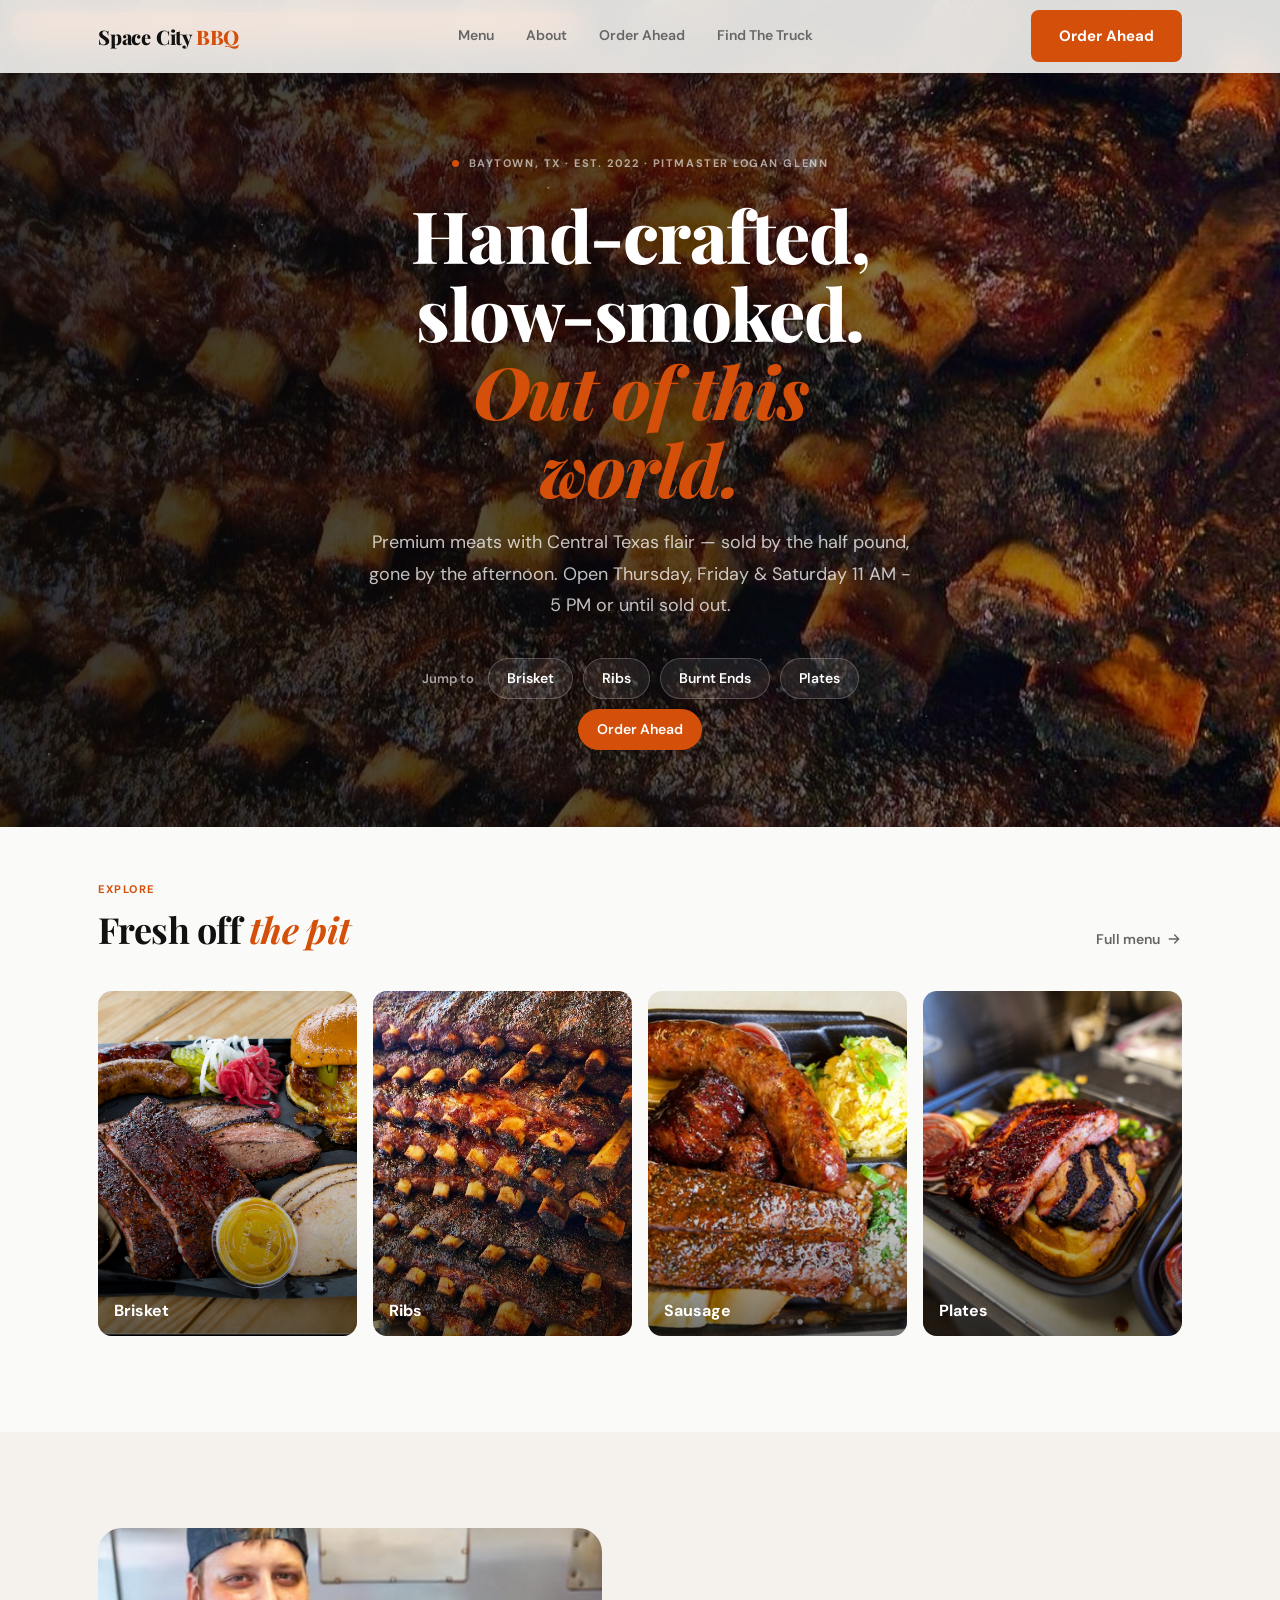
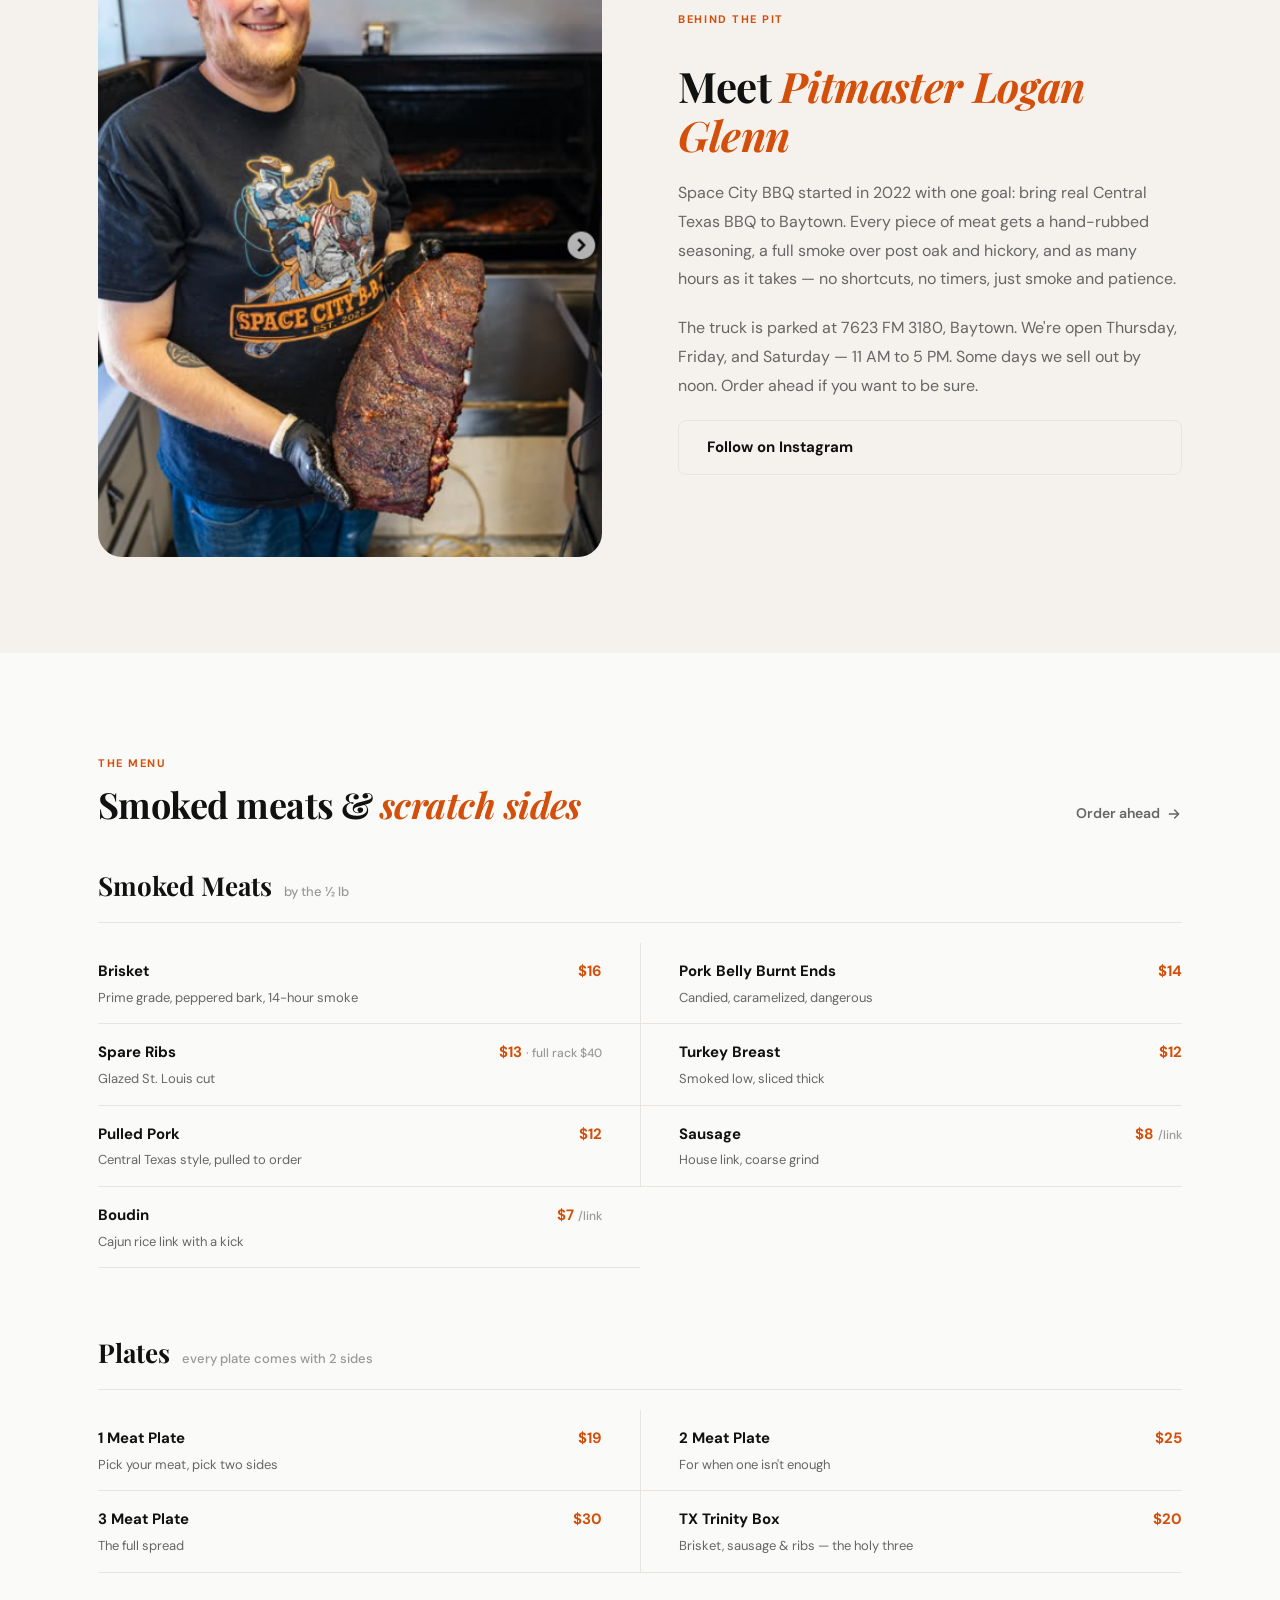
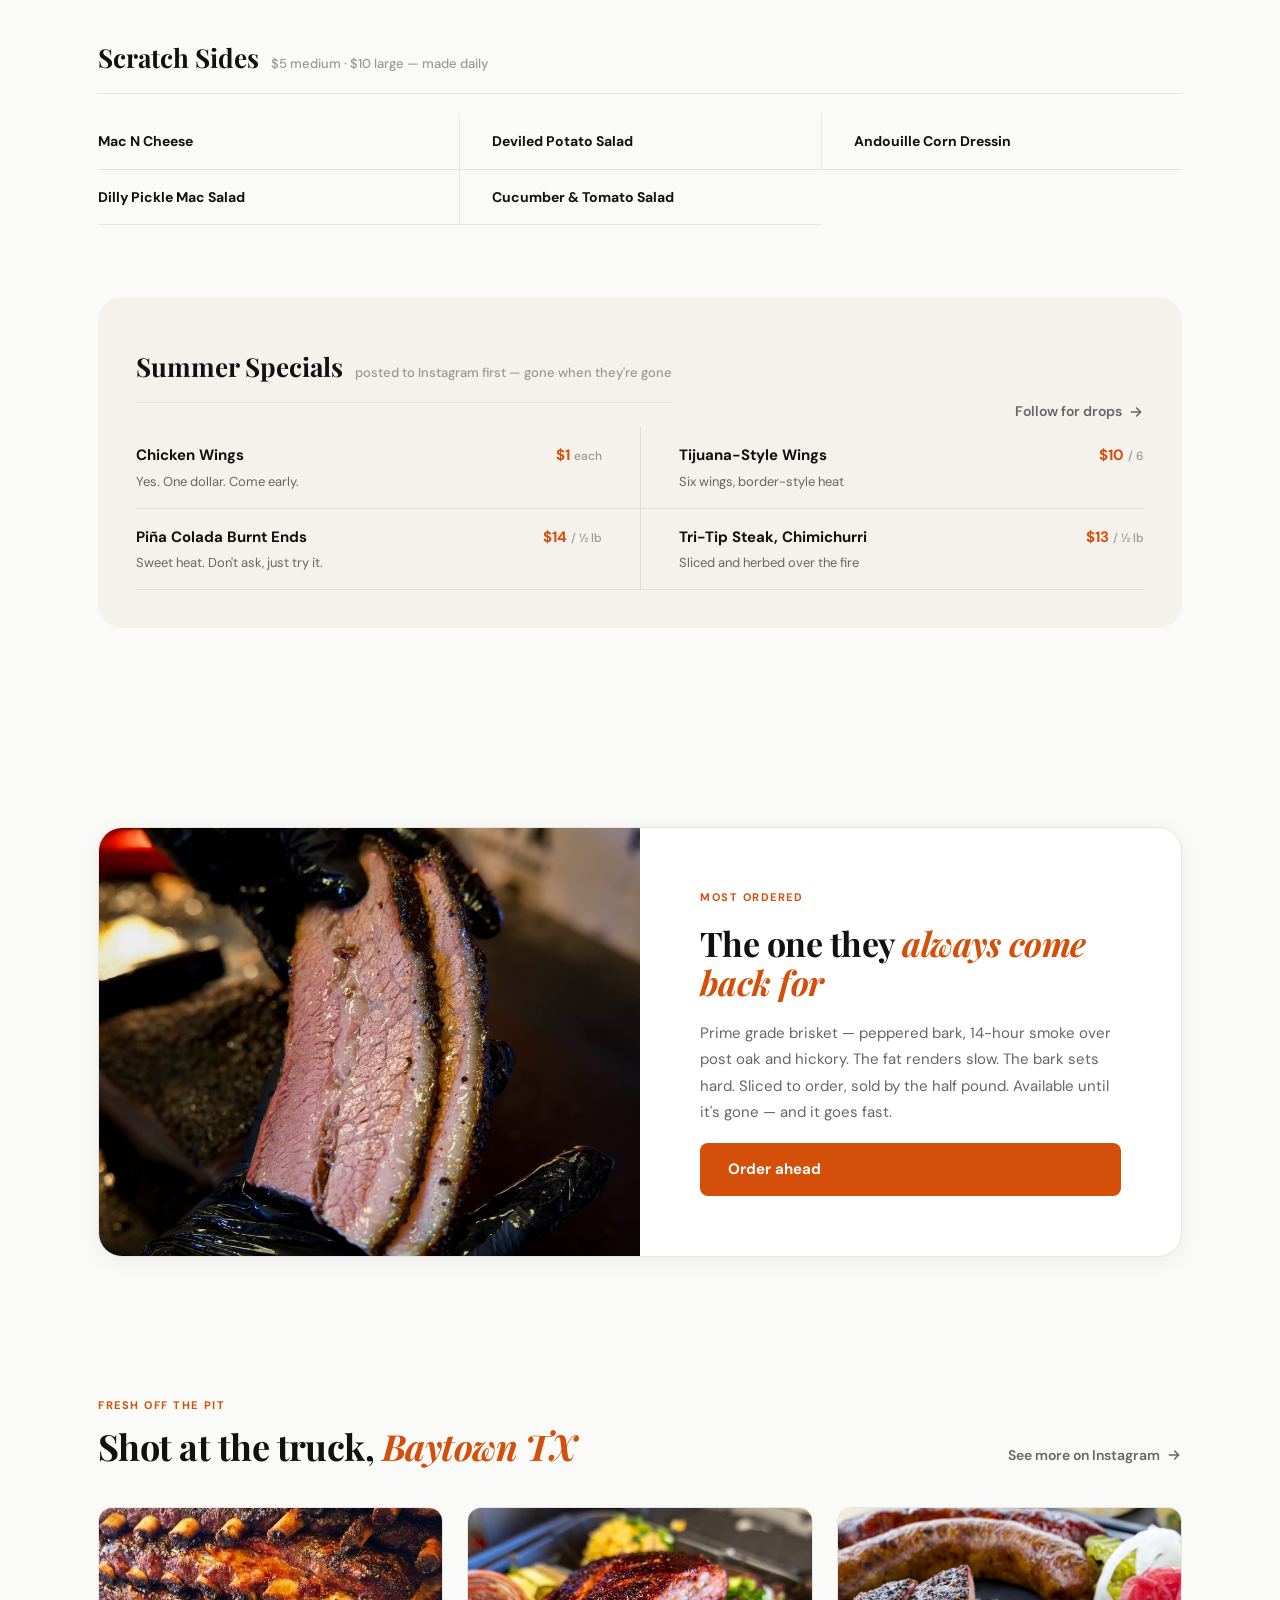
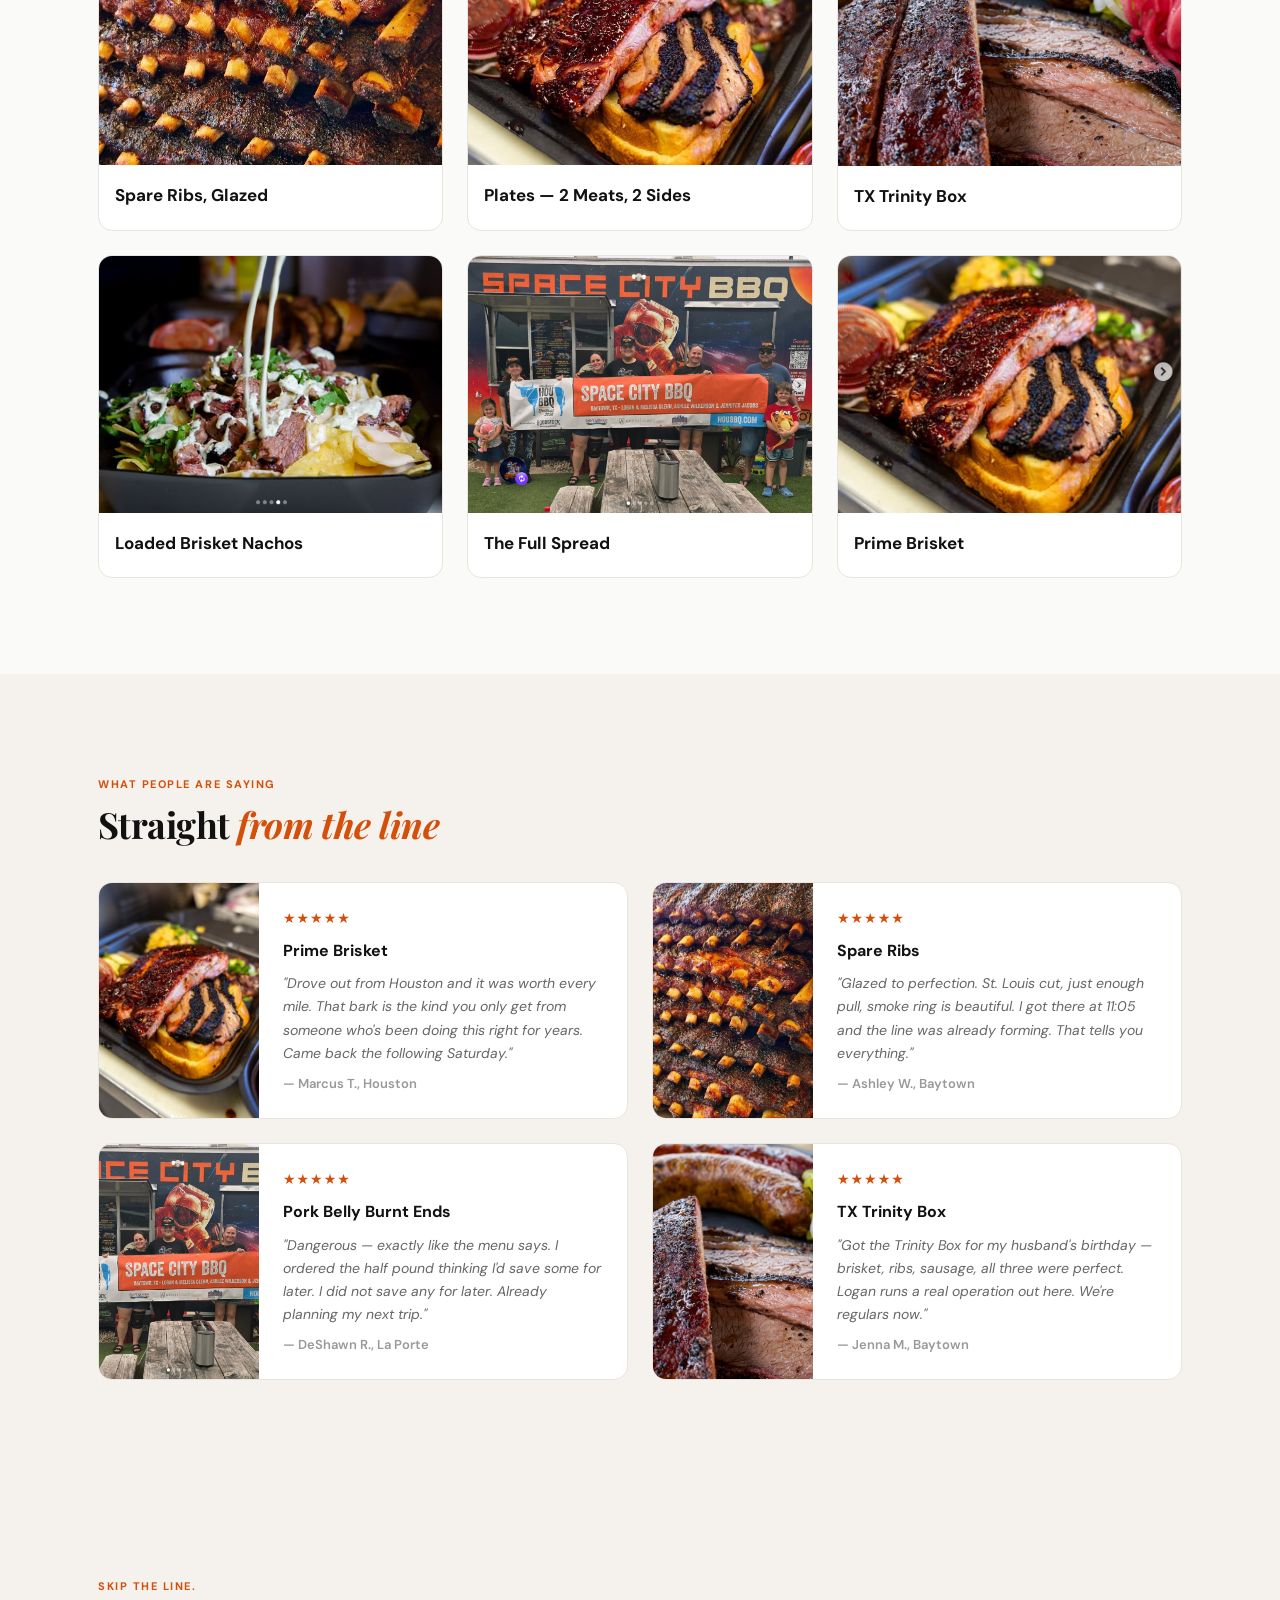
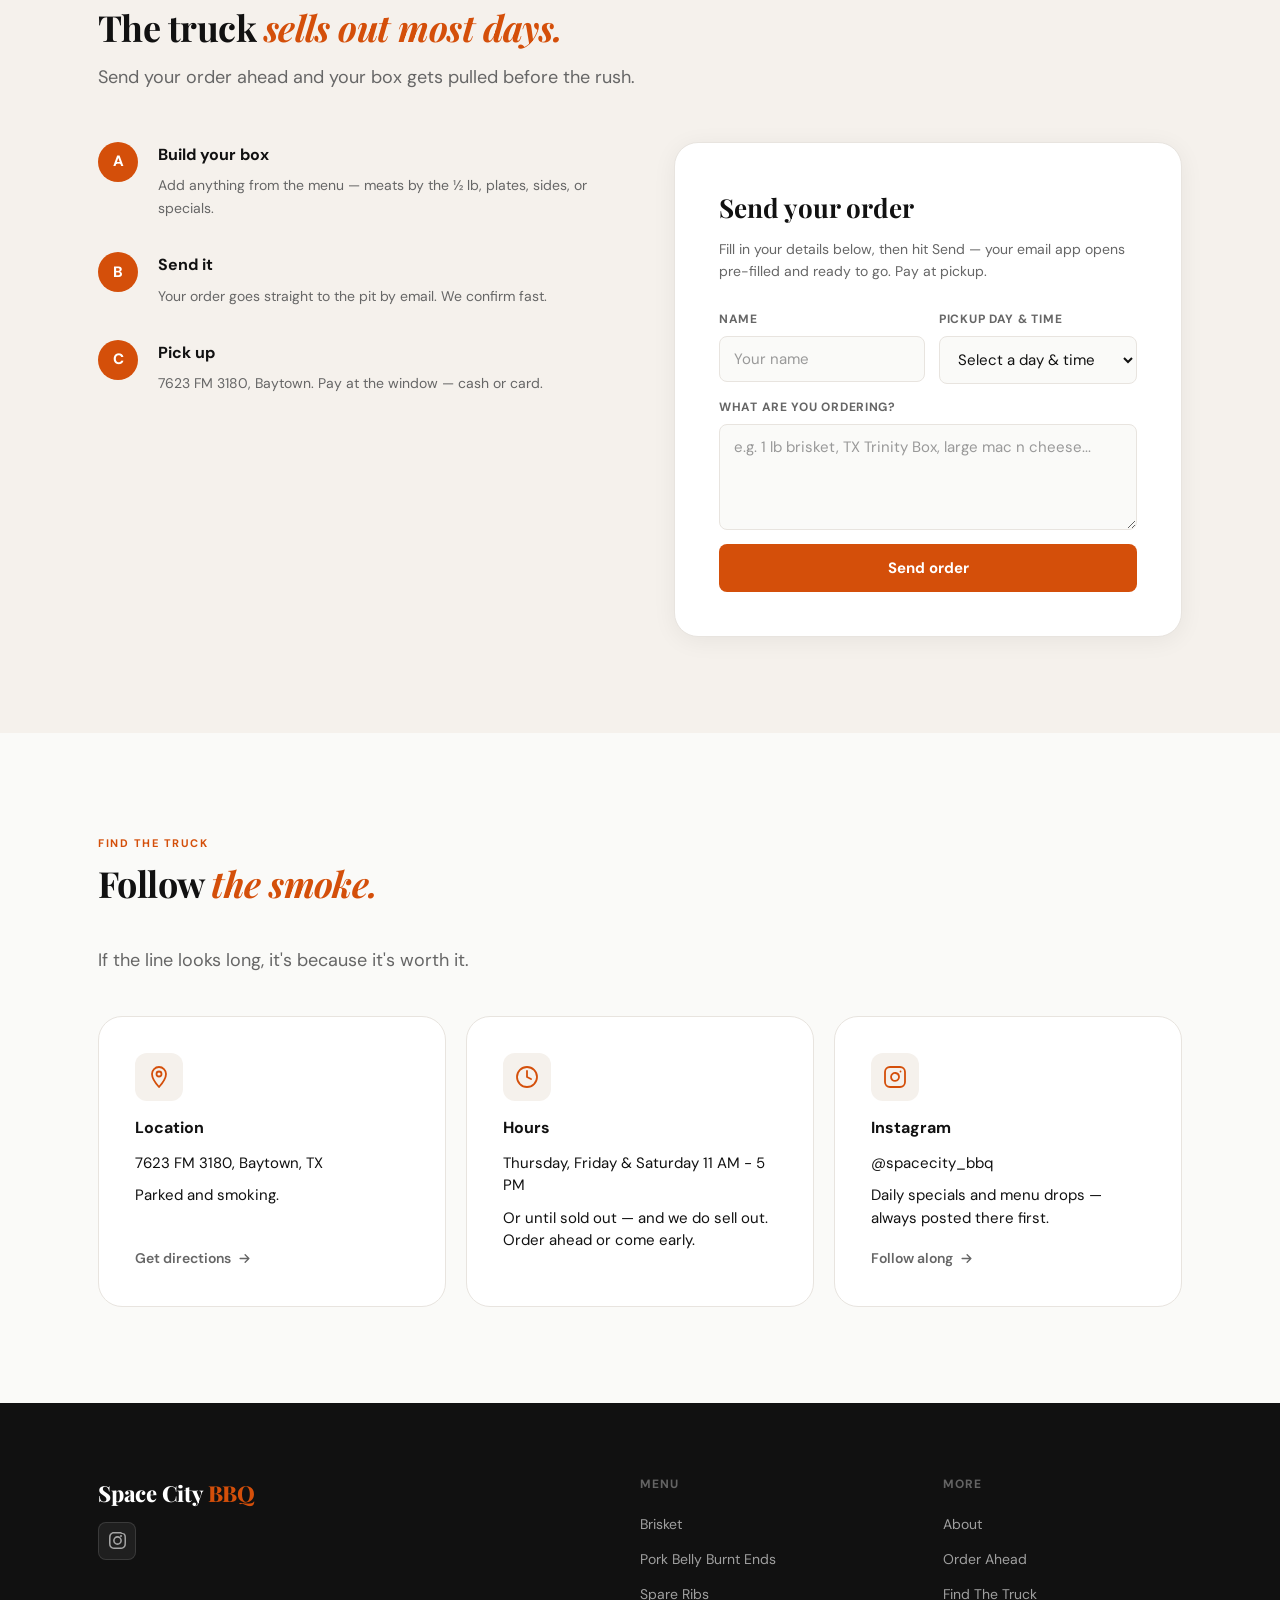
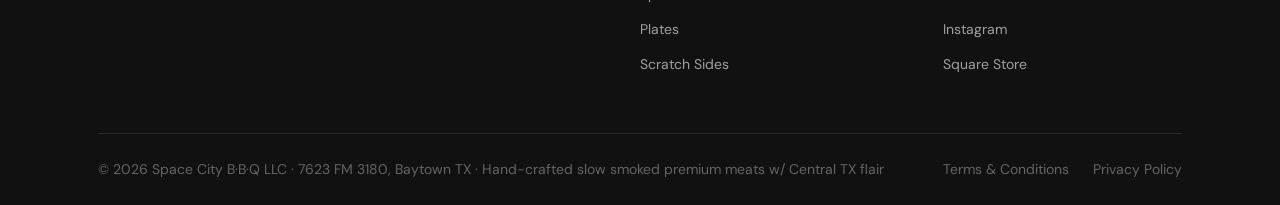
==== index.html @ 91bbaa19 "Add CMS-managed photo uploads for all 11 site images - Adds 11 photo path fields to _data/settings.j" ====
<!DOCTYPE html>
<html lang="en">
<head>
<meta charset="UTF-8" />
<meta name="viewport" content="width=device-width, initial-scale=1.0" />
<title>Space City BBQ · Slow-Smoked Premium Meats · Baytown, TX</title>
<meta name="description" content="Space City BBQ — hand-crafted, slow-smoked premium meats with Central Texas flair. Food truck at 7623 FM 3180, Baytown TX. Open Thursday–Saturday 11 AM–5 PM or until sold out. Pitmaster Logan Glenn, Est. 2022." />
<link rel="stylesheet" href="css/styles.css" />
</head>
<body>

  <!-- ─────────── NAV ─────────── -->
  <header class="nav" id="nav">
    <div class="wrap nav-inner">
      <a href="#" class="brand">Space City <span>BBQ</span></a>
      <nav class="nav-links">
        <a href="#menu">Menu</a>
        <a href="#about">About</a>
        <a href="#order">Order Ahead</a>
        <a href="#visit">Find The Truck</a>
      </nav>
      <div class="nav-right">
        <a href="#order" class="btn btn-primary">Order Ahead</a>
        <button class="hamburger" id="hamburger" aria-label="Menu">
          <svg width="22" height="22" viewBox="0 0 24 24" fill="none" stroke="currentColor" stroke-width="2" stroke-linecap="round"><line x1="3" y1="7" x2="21" y2="7"/><line x1="3" y1="12" x2="21" y2="12"/><line x1="3" y1="17" x2="21" y2="17"/></svg>
        </button>
      </div>
    </div>
  </header>
  <div class="mobile-menu" id="mobileMenu">
    <a href="#menu">Menu</a>
    <a href="#about">About</a>
    <a href="#order">Order Ahead</a>
    <a href="#visit">Find The Truck</a>
    <a href="#order" class="btn btn-primary">Order Ahead</a>
  </div>

  <!-- ─────────── HERO ─────────── -->
  <section class="hero hero--bg">
    <img src="assets/images/dish-ribs.jpg" alt="" class="hero-bg-img" aria-hidden="true" data-photo="dish_ribs">
    <div class="hero-bg-overlay"></div>
    <div class="wrap hero-content reveal">
      <span class="hero-eyebrow"><span class="dot"></span><span class="eyebrow">Baytown, TX · Est. 2022 · Pitmaster Logan Glenn</span></span>
      <h1>Hand-crafted, slow-smoked. <em>Out of this world.</em></h1>
      <p class="lead">Premium meats with Central Texas flair — sold by the half pound, gone by the afternoon. Open <span id="hero-hours">Thursday, Friday &amp; Saturday 11 AM – 5 PM</span> or until sold out.</p>
      <div class="hero-cats">
        <span class="label">Jump to</span>
        <a href="#menu" class="pill">Brisket</a>
        <a href="#menu" class="pill">Ribs</a>
        <a href="#menu" class="pill">Burnt Ends</a>
        <a href="#menu" class="pill">Plates</a>
        <a href="#order" class="pill">Order Ahead</a>
      </div>
    </div>
  </section>

  <!-- ─────────── CATEGORY GRID ─────────── -->
  <section class="wrap section-py" style="padding-top: clamp(24px,4vw,48px);">
    <div class="sec-head reveal">
      <div>
        <span class="eyebrow">Explore</span>
        <h2 style="margin-top:8px;">Fresh off <em>the pit</em></h2>
      </div>
      <a href="#menu" class="link-arrow">Full menu
        <svg width="16" height="16" viewBox="0 0 24 24" fill="none" stroke="currentColor" stroke-width="2.2" stroke-linecap="round" stroke-linejoin="round"><path d="M5 12h14M13 6l6 6-6 6"/></svg>
      </a>
    </div>
    <div class="cat-grid stagger">
      <a class="cat-card" href="#menu"><img src="assets/images/cat-brisket.jpg" alt="Brisket" data-photo="cat_brisket"><span class="cat-name">Brisket</span></a>
      <a class="cat-card" href="#menu"><img src="assets/images/dish-ribs.jpg" alt="Ribs" data-photo="dish_ribs"><span class="cat-name">Ribs</span></a>
      <a class="cat-card" href="#menu"><img src="assets/images/cat-sausage.jpg" alt="Sausage" data-photo="cat_sausage"><span class="cat-name">Sausage</span></a>
      <a class="cat-card" href="#menu"><img src="assets/images/cat-plates.jpg" alt="Plates" data-photo="cat_plates"><span class="cat-name">Plates</span></a>
    </div>
  </section>

  <!-- ─────────── ABOUT ─────────── -->
  <section class="about section-py" id="about">
    <div class="wrap about-inner">
      <div class="about-img reveal">
        <img src="assets/images/founder-logan.jpg" alt="Logan Glenn, pitmaster at Space City BBQ" data-photo="founder_logan">
      </div>
      <div class="reveal">
        <span class="eyebrow">Behind the pit</span>
        <h2 style="margin-top:14px;">Meet <em>Pitmaster Logan Glenn</em></h2>
        <p>Space City BBQ started in 2022 with one goal: bring real Central Texas BBQ to Baytown. Every piece of meat gets a hand-rubbed seasoning, a full smoke over post oak and hickory, and as many hours as it takes — no shortcuts, no timers, just smoke and patience.</p>
        <p>The truck is parked at 7623 FM 3180, Baytown. We're open Thursday, Friday, and Saturday — 11 AM to 5 PM. Some days we sell out by noon. Order ahead if you want to be sure.</p>
        <a href="https://www.instagram.com/spacecity_bbq/" target="_blank" rel="noopener" class="btn btn-ghost">Follow on Instagram</a>
      </div>
    </div>
  </section>

  <!-- ─────────── MENU ─────────── -->
  <section class="wrap section-py" id="menu">
    <div class="sec-head reveal">
      <div>
        <span class="eyebrow">The Menu</span>
        <h2 style="margin-top:8px;">Smoked meats &amp; <em>scratch sides</em></h2>
      </div>
      <a href="#order" class="link-arrow">Order ahead
        <svg width="16" height="16" viewBox="0 0 24 24" fill="none" stroke="currentColor" stroke-width="2.2" stroke-linecap="round" stroke-linejoin="round"><path d="M5 12h14M13 6l6 6-6 6"/></svg>
      </a>
    </div>

    <div class="menu-category reveal">
      <h3 class="menu-cat-title">Smoked Meats <span class="menu-cat-unit">by the ½ lb</span></h3>
      <div class="menu-items">
        <div class="menu-item">
          <div class="menu-item-header">
            <span class="menu-item-name">Brisket</span>
            <span class="menu-item-price">$16</span>
          </div>
          <p class="menu-item-desc">Prime grade, peppered bark, 14-hour smoke</p>
        </div>
        <div class="menu-item">
          <div class="menu-item-header">
            <span class="menu-item-name">Pork Belly Burnt Ends</span>
            <span class="menu-item-price">$14</span>
          </div>
          <p class="menu-item-desc">Candied, caramelized, dangerous</p>
        </div>
        <div class="menu-item">
          <div class="menu-item-header">
            <span class="menu-item-name">Spare Ribs</span>
            <span class="menu-item-price">$13 <span class="menu-item-alt">· full rack $40</span></span>
          </div>
          <p class="menu-item-desc">Glazed St. Louis cut</p>
        </div>
        <div class="menu-item">
          <div class="menu-item-header">
            <span class="menu-item-name">Turkey Breast</span>
            <span class="menu-item-price">$12</span>
          </div>
          <p class="menu-item-desc">Smoked low, sliced thick</p>
        </div>
        <div class="menu-item">
          <div class="menu-item-header">
            <span class="menu-item-name">Pulled Pork</span>
            <span class="menu-item-price">$12</span>
          </div>
          <p class="menu-item-desc">Central Texas style, pulled to order</p>
        </div>
        <div class="menu-item">
          <div class="menu-item-header">
            <span class="menu-item-name">Sausage</span>
            <span class="menu-item-price">$8 <span class="menu-item-alt">/link</span></span>
          </div>
          <p class="menu-item-desc">House link, coarse grind</p>
        </div>
        <div class="menu-item">
          <div class="menu-item-header">
            <span class="menu-item-name">Boudin</span>
            <span class="menu-item-price">$7 <span class="menu-item-alt">/link</span></span>
          </div>
          <p class="menu-item-desc">Cajun rice link with a kick</p>
        </div>
      </div>
    </div>

    <div class="menu-category reveal">
      <h3 class="menu-cat-title">Plates <span class="menu-cat-unit">every plate comes with 2 sides</span></h3>
      <div class="menu-items">
        <div class="menu-item">
          <div class="menu-item-header">
            <span class="menu-item-name">1 Meat Plate</span>
            <span class="menu-item-price">$19</span>
          </div>
          <p class="menu-item-desc">Pick your meat, pick two sides</p>
        </div>
        <div class="menu-item">
          <div class="menu-item-header">
            <span class="menu-item-name">2 Meat Plate</span>
            <span class="menu-item-price">$25</span>
          </div>
          <p class="menu-item-desc">For when one isn't enough</p>
        </div>
        <div class="menu-item">
          <div class="menu-item-header">
            <span class="menu-item-name">3 Meat Plate</span>
            <span class="menu-item-price">$30</span>
          </div>
          <p class="menu-item-desc">The full spread</p>
        </div>
        <div class="menu-item">
          <div class="menu-item-header">
            <span class="menu-item-name">TX Trinity Box</span>
            <span class="menu-item-price">$20</span>
          </div>
          <p class="menu-item-desc">Brisket, sausage &amp; ribs — the holy three</p>
        </div>
      </div>
    </div>

    <div class="menu-category reveal">
      <h3 class="menu-cat-title">Scratch Sides <span class="menu-cat-unit">$5 medium · $10 large — made daily</span></h3>
      <div class="menu-items menu-items--sides">
        <div class="menu-item"><span class="menu-item-name">Mac N Cheese</span></div>
        <div class="menu-item"><span class="menu-item-name">Deviled Potato Salad</span></div>
        <div class="menu-item"><span class="menu-item-name">Andouille Corn Dressin</span></div>
        <div class="menu-item"><span class="menu-item-name">Dilly Pickle Mac Salad</span></div>
        <div class="menu-item"><span class="menu-item-name">Cucumber &amp; Tomato Salad</span></div>
      </div>
    </div>

    <div class="menu-category menu-category--special reveal">
      <div class="special-header">
        <div>
          <span class="tag tag--special">Limited Run</span>
          <h3 class="menu-cat-title" style="margin-top:10px;">Summer Specials <span class="menu-cat-unit">posted to Instagram first — gone when they're gone</span></h3>
        </div>
        <a href="https://www.instagram.com/spacecity_bbq/" target="_blank" rel="noopener" class="link-arrow">Follow for drops
          <svg width="16" height="16" viewBox="0 0 24 24" fill="none" stroke="currentColor" stroke-width="2.2" stroke-linecap="round" stroke-linejoin="round"><path d="M5 12h14M13 6l6 6-6 6"/></svg>
        </a>
      </div>
      <div class="menu-items">
        <div class="menu-item">
          <div class="menu-item-header">
            <span class="menu-item-name">Chicken Wings</span>
            <span class="menu-item-price">$1 <span class="menu-item-alt">each</span></span>
          </div>
          <p class="menu-item-desc">Yes. One dollar. Come early.</p>
        </div>
        <div class="menu-item">
          <div class="menu-item-header">
            <span class="menu-item-name">Tijuana-Style Wings</span>
            <span class="menu-item-price">$10 <span class="menu-item-alt">/ 6</span></span>
          </div>
          <p class="menu-item-desc">Six wings, border-style heat</p>
        </div>
        <div class="menu-item">
          <div class="menu-item-header">
            <span class="menu-item-name">Piña Colada Burnt Ends</span>
            <span class="menu-item-price">$14 <span class="menu-item-alt">/ ½ lb</span></span>
          </div>
          <p class="menu-item-desc">Sweet heat. Don't ask, just try it.</p>
        </div>
        <div class="menu-item">
          <div class="menu-item-header">
            <span class="menu-item-name">Tri-Tip Steak, Chimichurri</span>
            <span class="menu-item-price">$13 <span class="menu-item-alt">/ ½ lb</span></span>
          </div>
          <p class="menu-item-desc">Sliced and herbed over the fire</p>
        </div>
      </div>
    </div>
  </section>

  <!-- ─────────── FEATURE / MOST ORDERED ─────────── -->
  <section class="wrap section-py" style="padding-block: clamp(20px,3vw,40px);">
    <div class="feature-card reveal">
      <div class="fc-media"><img src="assets/images/feature-brisket.jpg" alt="Space City BBQ signature prime brisket" data-photo="feature_brisket"></div>
      <div class="fc-body">
        <span class="eyebrow">Most ordered</span>
        <h2>The one they <em>always come back for</em></h2>
        <p>Prime grade brisket — peppered bark, 14-hour smoke over post oak and hickory. The fat renders slow. The bark sets hard. Sliced to order, sold by the half pound. Available until it's gone — and it goes fast.</p>
        <a href="#order" class="btn btn-primary">Order ahead</a>
      </div>
    </div>
  </section>

  <!-- ─────────── GALLERY ─────────── -->
  <section class="wrap section-py" id="gallery">
    <div class="sec-head reveal">
      <div>
        <span class="eyebrow">Fresh Off The Pit</span>
        <h2 style="margin-top:8px;">Shot at the truck, <em>Baytown TX</em></h2>
      </div>
      <a href="https://www.instagram.com/spacecity_bbq/" target="_blank" rel="noopener" class="link-arrow">See more on Instagram
        <svg width="16" height="16" viewBox="0 0 24 24" fill="none" stroke="currentColor" stroke-width="2.2" stroke-linecap="round" stroke-linejoin="round"><path d="M5 12h14M13 6l6 6-6 6"/></svg>
      </a>
    </div>
    <div class="recipe-grid stagger">
      <a class="recipe-card recipe-card--gallery" href="https://www.instagram.com/spacecity_bbq/" target="_blank" rel="noopener">
        <div class="thumb"><img src="assets/images/dish-ribs.jpg" alt="Spare Ribs, Glazed" data-photo="dish_ribs"></div>
        <h3>Spare Ribs, Glazed</h3>
      </a>
      <a class="recipe-card recipe-card--gallery" href="https://www.instagram.com/spacecity_bbq/" target="_blank" rel="noopener">
        <div class="thumb"><img src="assets/images/dish-combo.jpg" alt="Plates — 2 Meats, 2 Sides" data-photo="dish_combo"></div>
        <h3>Plates — 2 Meats, 2 Sides</h3>
      </a>
      <a class="recipe-card recipe-card--gallery" href="https://www.instagram.com/spacecity_bbq/" target="_blank" rel="noopener">
        <div class="thumb"><img src="assets/images/dish-trinity.jpg" alt="TX Trinity Box" data-photo="dish_trinity"></div>
        <h3>TX Trinity Box</h3>
      </a>
      <a class="recipe-card recipe-card--gallery" href="https://www.instagram.com/spacecity_bbq/" target="_blank" rel="noopener">
        <div class="thumb"><img src="assets/images/dish-nachos.jpg" alt="Loaded Brisket Nachos" data-photo="dish_nachos"></div>
        <h3>Loaded Brisket Nachos</h3>
      </a>
      <a class="recipe-card recipe-card--gallery" href="https://www.instagram.com/spacecity_bbq/" target="_blank" rel="noopener">
        <div class="thumb"><img src="assets/images/dish-burnt-ends.jpg" alt="The Full Spread" data-photo="dish_burnt_ends"></div>
        <h3>The Full Spread</h3>
      </a>
      <a class="recipe-card recipe-card--gallery" href="https://www.instagram.com/spacecity_bbq/" target="_blank" rel="noopener">
        <div class="thumb"><img src="assets/images/dish-brisket.jpg" alt="Prime Brisket" data-photo="dish_brisket"></div>
        <h3>Prime Brisket</h3>
      </a>
    </div>
  </section>

  <!-- ─────────── REVIEWS ─────────── -->
  <section class="reviews section-py" id="reviews">
    <div class="wrap">
      <div class="sec-head reveal" style="margin-bottom:36px;">
        <div>
          <span class="eyebrow">What people are saying</span>
          <h2 style="margin-top:8px;">Straight <em>from the line</em></h2>
        </div>
      </div>
      <div class="review-grid stagger">
        <div class="review-card">
          <div class="r-img"><img src="assets/images/dish-brisket.jpg" alt="Prime Brisket" data-photo="dish_brisket"></div>
          <div>
            <div class="stars">★★★★★</div>
            <h4>Prime Brisket</h4>
            <p class="quote">"Drove out from Houston and it was worth every mile. That bark is the kind you only get from someone who's been doing this right for years. Came back the following Saturday."</p>
            <div class="by">— Marcus T., Houston</div>
          </div>
        </div>
        <div class="review-card">
          <div class="r-img"><img src="assets/images/dish-ribs.jpg" alt="Spare Ribs" data-photo="dish_ribs"></div>
          <div>
            <div class="stars">★★★★★</div>
            <h4>Spare Ribs</h4>
            <p class="quote">"Glazed to perfection. St. Louis cut, just enough pull, smoke ring is beautiful. I got there at 11:05 and the line was already forming. That tells you everything."</p>
            <div class="by">— Ashley W., Baytown</div>
          </div>
        </div>
        <div class="review-card">
          <div class="r-img"><img src="assets/images/dish-burnt-ends.jpg" alt="Pork Belly Burnt Ends" data-photo="dish_burnt_ends"></div>
          <div>
            <div class="stars">★★★★★</div>
            <h4>Pork Belly Burnt Ends</h4>
            <p class="quote">"Dangerous — exactly like the menu says. I ordered the half pound thinking I'd save some for later. I did not save any for later. Already planning my next trip."</p>
            <div class="by">— DeShawn R., La Porte</div>
          </div>
        </div>
        <div class="review-card">
          <div class="r-img"><img src="assets/images/dish-trinity.jpg" alt="TX Trinity Box" data-photo="dish_trinity"></div>
          <div>
            <div class="stars">★★★★★</div>
            <h4>TX Trinity Box</h4>
            <p class="quote">"Got the Trinity Box for my husband's birthday — brisket, ribs, sausage, all three were perfect. Logan runs a real operation out here. We're regulars now."</p>
            <div class="by">— Jenna M., Baytown</div>
          </div>
        </div>
      </div>
    </div>
  </section>

  <!-- ─────────── ORDER AHEAD ─────────── -->
  <section class="order-section section-py" id="order">
    <div class="wrap">
      <div class="sec-head reveal" style="margin-bottom:48px;">
        <div>
          <span class="eyebrow">Skip The Line.</span>
          <h2 style="margin-top:8px;">The truck <em>sells out most days.</em></h2>
          <p class="lead" style="margin-top:14px;margin-bottom:0;">Send your order ahead and your box gets pulled before the rush.</p>
        </div>
      </div>
      <div class="order-inner">
        <div class="steps reveal">
          <div class="step">
            <span class="step-num">A</span>
            <div>
              <h4>Build your box</h4>
              <p>Add anything from the menu — meats by the ½ lb, plates, sides, or specials.</p>
            </div>
          </div>
          <div class="step">
            <span class="step-num">B</span>
            <div>
              <h4>Send it</h4>
              <p>Your order goes straight to the pit by email. We confirm fast.</p>
            </div>
          </div>
          <div class="step">
            <span class="step-num">C</span>
            <div>
              <h4>Pick up</h4>
              <p>7623 FM 3180, Baytown. Pay at the window — cash or card.</p>
            </div>
          </div>
        </div>
        <div class="order-box reveal">
          <h3>Send your order</h3>
          <p class="order-note">Fill in your details below, then hit Send — your email app opens pre-filled and ready to go. Pay at pickup.</p>
          <div class="order-form">
            <div class="form-field">
              <label for="orderName">Name</label>
              <input type="text" id="orderName" placeholder="Your name" autocomplete="name" />
            </div>
            <div class="form-field">
              <label for="orderTime">Pickup day &amp; time</label>
              <select id="orderTime">
                <option value="" disabled selected>Select a day &amp; time</option>
                <optgroup label="Thursday">
                  <option>Thursday 11:00 AM</option>
                  <option>Thursday 11:30 AM</option>
                  <option>Thursday 12:00 PM</option>
                  <option>Thursday 12:30 PM</option>
                  <option>Thursday 1:00 PM</option>
                  <option>Thursday 1:30 PM</option>
                  <option>Thursday 2:00 PM</option>
                  <option>Thursday 2:30 PM</option>
                  <option>Thursday 3:00 PM</option>
                  <option>Thursday 3:30 PM</option>
                  <option>Thursday 4:00 PM</option>
                  <option>Thursday 4:30 PM</option>
                  <option>Thursday 5:00 PM</option>
                </optgroup>
                <optgroup label="Friday">
                  <option>Friday 11:00 AM</option>
                  <option>Friday 11:30 AM</option>
                  <option>Friday 12:00 PM</option>
                  <option>Friday 12:30 PM</option>
                  <option>Friday 1:00 PM</option>
                  <option>Friday 1:30 PM</option>
                  <option>Friday 2:00 PM</option>
                  <option>Friday 2:30 PM</option>
                  <option>Friday 3:00 PM</option>
                  <option>Friday 3:30 PM</option>
                  <option>Friday 4:00 PM</option>
                  <option>Friday 4:30 PM</option>
                  <option>Friday 5:00 PM</option>
                </optgroup>
                <optgroup label="Saturday">
                  <option>Saturday 11:00 AM</option>
                  <option>Saturday 11:30 AM</option>
                  <option>Saturday 12:00 PM</option>
                  <option>Saturday 12:30 PM</option>
                  <option>Saturday 1:00 PM</option>
                  <option>Saturday 1:30 PM</option>
                  <option>Saturday 2:00 PM</option>
                  <option>Saturday 2:30 PM</option>
                  <option>Saturday 3:00 PM</option>
                  <option>Saturday 3:30 PM</option>
                  <option>Saturday 4:00 PM</option>
                  <option>Saturday 4:30 PM</option>
                  <option>Saturday 5:00 PM</option>
                </optgroup>
              </select>
            </div>
            <div class="form-field form-field--full">
              <label for="orderItems">What are you ordering?</label>
              <textarea id="orderItems" rows="4" placeholder="e.g. 1 lb brisket, TX Trinity Box, large mac n cheese..."></textarea>
            </div>
            <button class="btn btn-primary form-field--full" id="sendOrder">Send order</button>
          </div>
        </div>
      </div>
    </div>
  </section>

  <!-- ─────────── FIND THE TRUCK ─────────── -->
  <section class="wrap section-py" id="visit">
    <div class="sec-head reveal">
      <div>
        <span class="eyebrow">Find The Truck</span>
        <h2 style="margin-top:8px;">Follow <em>the smoke.</em></h2>
      </div>
    </div>
    <p class="lead reveal" style="margin-bottom:40px;">If the line looks long, it's because it's worth it.</p>
    <div class="visit-grid stagger">
      <div class="visit-card">
        <div class="visit-icon">
          <svg width="24" height="24" viewBox="0 0 24 24" fill="none" stroke="currentColor" stroke-width="1.8" stroke-linecap="round" stroke-linejoin="round"><path d="M12 2C8.13 2 5 5.13 5 9c0 5.25 7 13 7 13s7-7.75 7-13c0-3.87-3.13-7-7-7z"/><circle cx="12" cy="9" r="2.5"/></svg>
        </div>
        <h4>Location</h4>
        <p><span id="site-location">7623 FM 3180, Baytown, Texas</span></p>
        <p class="visit-sub">Parked and smoking.</p>
        <a href="https://www.google.com/maps/search/?api=1&query=7623+FM+3180+Baytown+TX" target="_blank" rel="noopener" class="link-arrow visit-link">Get directions
          <svg width="15" height="15" viewBox="0 0 24 24" fill="none" stroke="currentColor" stroke-width="2.2" stroke-linecap="round" stroke-linejoin="round"><path d="M5 12h14M13 6l6 6-6 6"/></svg>
        </a>
      </div>
      <div class="visit-card">
        <div class="visit-icon">
          <svg width="24" height="24" viewBox="0 0 24 24" fill="none" stroke="currentColor" stroke-width="1.8" stroke-linecap="round" stroke-linejoin="round"><circle cx="12" cy="12" r="10"/><polyline points="12 6 12 12 16 14"/></svg>
        </div>
        <h4>Hours</h4>
        <p><span id="site-hours">Thursday · Friday · Saturday 11 AM – 5 PM</span></p>
        <p class="visit-sub">Or until sold out — and we do sell out. Order ahead or come early.</p>
      </div>
      <div class="visit-card">
        <div class="visit-icon">
          <svg width="24" height="24" viewBox="0 0 24 24" fill="none" stroke="currentColor" stroke-width="1.8" stroke-linecap="round" stroke-linejoin="round"><rect x="2" y="2" width="20" height="20" rx="5" ry="5"/><path d="M16 11.37A4 4 0 1 1 12.63 8 4 4 0 0 1 16 11.37z"/><line x1="17.5" y1="6.5" x2="17.51" y2="6.5"/></svg>
        </div>
        <h4>Instagram</h4>
        <p>@spacecity_bbq</p>
        <p class="visit-sub">Daily specials and menu drops — always posted there first.</p>
        <a href="https://www.instagram.com/spacecity_bbq/" target="_blank" rel="noopener" class="link-arrow visit-link">Follow along
          <svg width="15" height="15" viewBox="0 0 24 24" fill="none" stroke="currentColor" stroke-width="2.2" stroke-linecap="round" stroke-linejoin="round"><path d="M5 12h14M13 6l6 6-6 6"/></svg>
        </a>
      </div>
    </div>
  </section>

  <!-- ─────────── FOOTER ─────────── -->
  <footer class="footer">
    <div class="wrap">
      <div class="footer-top">
        <div>
          <span class="brand">Space City <span>BBQ</span></span>
          <p class="tag">Hand-crafted slow smoked premium meats w/ Central TX flair.</p>
          <div class="socials">
            <a href="https://www.instagram.com/spacecity_bbq/" target="_blank" rel="noopener" aria-label="Instagram">
              <svg viewBox="0 0 24 24"><path d="M12 2.2c3.2 0 3.6 0 4.9.1 1.2.1 1.8.3 2.2.4.6.2 1 .5 1.4.9.4.4.7.8.9 1.4.2.4.4 1 .4 2.2.1 1.3.1 1.7.1 4.9s0 3.6-.1 4.9c-.1 1.2-.3 1.8-.4 2.2-.2.6-.5 1-.9 1.4-.4.4-.8.7-1.4.9-.4.2-1 .4-2.2.4-1.3.1-1.7.1-4.9.1s-3.6 0-4.9-.1c-1.2-.1-1.8-.3-2.2-.4-.6-.2-1-.5-1.4-.9-.4-.4-.7-.8-.9-1.4-.2-.4-.4-1-.4-2.2C2.2 15.6 2.2 15.2 2.2 12s0-3.6.1-4.9c.1-1.2.3-1.8.4-2.2.2-.6.5-1 .9-1.4.4-.4.8-.7 1.4-.9.4-.2 1-.4 2.2-.4 1.3-.1 1.7-.1 4.9-.1zM12 0C8.7 0 8.3 0 7 .1 5.7.1 4.8.3 4.1.6c-.8.3-1.4.7-2.1 1.4C1.3 2.7.9 3.3.6 4.1.3 4.8.1 5.7.1 7 0 8.3 0 8.7 0 12s0 3.7.1 5c.1 1.3.2 2.2.5 2.9.3.8.7 1.4 1.4 2.1.7.7 1.3 1.1 2.1 1.4.7.3 1.6.5 2.9.5 1.3.1 1.7.1 5 .1s3.7 0 5-.1c1.3-.1 2.2-.2 2.9-.5.8-.3 1.4-.7 2.1-1.4.7-.7 1.1-1.3 1.4-2.1.3-.7.5-1.6.5-2.9.1-1.3.1-1.7.1-5s0-3.7-.1-5c-.1-1.3-.2-2.2-.5-2.9-.3-.8-.7-1.4-1.4-2.1C19.3 1.3 18.7.9 17.9.6 17.2.3 16.3.1 15 .1 13.7 0 13.3 0 12 0zm0 5.8a6.2 6.2 0 1 0 0 12.4 6.2 6.2 0 0 0 0-12.4zm0 10.2a4 4 0 1 1 0-8 4 4 0 0 1 0 8zm6.4-10.4a1.4 1.4 0 1 1-2.9 0 1.4 1.4 0 0 1 2.9 0z"/></svg>
            </a>
          </div>
        </div>
        <div>
          <h5>Menu</h5>
          <div class="footer-links">
            <a href="#menu">Brisket</a>
            <a href="#menu">Pork Belly Burnt Ends</a>
            <a href="#menu">Spare Ribs</a>
            <a href="#menu">Plates</a>
            <a href="#menu">Scratch Sides</a>
          </div>
        </div>
        <div>
          <h5>More</h5>
          <div class="footer-links">
            <a href="#about">About</a>
            <a href="#order">Order Ahead</a>
            <a href="#visit">Find The Truck</a>
            <a href="https://www.instagram.com/spacecity_bbq/" target="_blank" rel="noopener">Instagram</a>
            <a href="https://space-city-que-llc.square.site" target="_blank" rel="noopener">Square Store</a>
          </div>
        </div>
      </div>
      <div class="footer-bottom">
        <span>© 2026 Space City B·B·Q LLC · 7623 FM 3180, Baytown TX · Hand-crafted slow smoked premium meats w/ Central TX flair</span>
        <div class="legal">
          <a href="terms.html">Terms &amp; Conditions</a>
          <a href="privacy.html">Privacy Policy</a>
        </div>
      </div>
    </div>
  </footer>

  <script src="js/main.js" defer></script>
  <script>
    fetch('/_data/settings.json')
      .then(res => res.json())
      .then(data => {
        const hoursEl = document.getElementById('site-hours');
        const heroHoursEl = document.getElementById('hero-hours');
        const locationEl = document.getElementById('site-location');
        if (hoursEl) hoursEl.textContent = data.hours;
        if (heroHoursEl) heroHoursEl.textContent = data.hours;
        if (locationEl) locationEl.textContent = data.location;
        document.querySelectorAll('[data-photo]').forEach(img => {
          const val = data['photo_' + img.dataset.photo];
          if (val) img.src = val;
        });
      })
      .catch(err => console.error('Failed to load settings:', err));
  </script>
  <script src="https://identity.netlify.com/v1/netlify-identity-widget.js"></script>
  <script>
    if (window.netlifyIdentity) {
      window.netlifyIdentity.on("init", user => {
        if (!user) {
          window.netlifyIdentity.on("login", () => {
            document.location.href = "/admin/";
          });
        }
      });
    }
  </script>
</body>
</html>
---- css/styles.css ----
/* ===========================
   Space City BBQ · Lola's Kitchen Template
   =========================== */

@import url('https://fonts.googleapis.com/css2?family=Playfair+Display:ital,wght@0,700;0,800;1,700;1,800&family=DM+Sans:wght@400;500;600;700&display=swap');

:root {
  --bg: #FAFAF8;
  --white: #FFFFFF;
  --accent: #D44F0A;
  --accent-hover: #B83E00;
  --text: #111111;
  --text-2: #666666;
  --text-3: #999999;
  --border: #E8E4DF;
  --card: #FFFFFF;
  --section-alt: #F5F1EC;
  --radius: 14px;
  --radius-lg: 24px;
  --nav-h: 72px;
  --ease: 0.22s ease;
}

*, *::before, *::after { box-sizing: border-box; margin: 0; padding: 0; }
html { scroll-behavior: smooth; overflow-x: clip; }

body {
  background: var(--bg);
  color: var(--text);
  font-family: 'DM Sans', system-ui, sans-serif;
  font-size: 16px;
  line-height: 1.65;
  -webkit-font-smoothing: antialiased;
}

img { display: block; max-width: 100%; }
a { color: inherit; text-decoration: none; }
button { font-family: inherit; }

/* ─── UTILITIES ─── */

.wrap {
  max-width: 1180px;
  margin: 0 auto;
  padding: 0 clamp(20px, 5vw, 48px);
}

.section-py { padding-block: clamp(60px, 8vw, 96px); }

.eyebrow {
  font-size: 11px;
  font-weight: 700;
  letter-spacing: 0.14em;
  text-transform: uppercase;
  color: var(--accent);
}

.sec-head {
  display: flex;
  align-items: flex-end;
  justify-content: space-between;
  gap: 24px;
  margin-bottom: 40px;
  flex-wrap: wrap;
}

h1 {
  font-family: 'Playfair Display', Georgia, serif;
  font-size: clamp(36px, 6vw, 72px);
  font-weight: 800;
  line-height: 1.08;
  letter-spacing: -0.02em;
}

h2 {
  font-family: 'Playfair Display', Georgia, serif;
  font-size: clamp(26px, 4vw, 42px);
  font-weight: 700;
  line-height: 1.15;
  letter-spacing: -0.015em;
}

h3 { font-size: clamp(17px, 2vw, 20px); font-weight: 700; }
h4 { font-size: 16px; font-weight: 700; }
h5 { font-size: 12px; font-weight: 700; letter-spacing: 0.08em; text-transform: uppercase; color: var(--text-3); margin-bottom: 18px; }

em { font-style: italic; }
h1 em, h2 em { color: var(--accent); }

.link-arrow {
  display: inline-flex;
  align-items: center;
  gap: 6px;
  font-size: 14px;
  font-weight: 600;
  color: var(--text-2);
  white-space: nowrap;
  transition: color var(--ease);
}
.link-arrow:hover { color: var(--accent); }

.btn {
  display: inline-flex;
  align-items: center;
  gap: 8px;
  padding: 14px 28px;
  border-radius: 8px;
  font-size: 15px;
  font-weight: 700;
  cursor: pointer;
  border: none;
  transition: all var(--ease);
  font-family: inherit;
  white-space: nowrap;
}

.btn-primary { background: var(--accent); color: #fff; }
.btn-primary:hover { background: var(--accent-hover); transform: translateY(-1px); }

.btn-ghost {
  background: transparent;
  color: var(--text);
  border: 1.5px solid var(--border);
}
.btn-ghost:hover { border-color: var(--accent); color: var(--accent); }

/* ─── NAV ─── */

.nav {
  position: fixed;
  top: 0; left: 0; right: 0;
  z-index: 100;
  background: rgba(250, 250, 248, 0.88);
  backdrop-filter: blur(16px);
  -webkit-backdrop-filter: blur(16px);
  border-bottom: 1px solid transparent;
  transition: border-color var(--ease);
}
.nav.scrolled { border-bottom-color: var(--border); }

.nav-inner {
  display: flex;
  align-items: center;
  justify-content: space-between;
  height: var(--nav-h);
  gap: 24px;
}

.brand {
  font-family: 'Playfair Display', Georgia, serif;
  font-size: 20px;
  font-weight: 800;
  color: var(--text);
  letter-spacing: -0.01em;
}
.brand span { color: var(--accent); }

.nav-links { display: flex; gap: 32px; }
.nav-links a {
  font-size: 14px;
  font-weight: 600;
  color: var(--text-2);
  transition: color var(--ease);
}
.nav-links a:hover { color: var(--text); }

.nav-right { display: flex; align-items: center; gap: 12px; }

.hamburger {
  display: none;
  background: none;
  border: none;
  cursor: pointer;
  color: var(--text);
  padding: 6px;
  line-height: 0;
}

.mobile-menu {
  display: none;
  position: fixed;
  top: var(--nav-h); left: 0; right: 0;
  background: var(--white);
  border-bottom: 1px solid var(--border);
  flex-direction: column;
  z-index: 99;
  padding: 8px 0 24px;
  box-shadow: 0 8px 24px rgba(0,0,0,0.08);
}
.mobile-menu.open { display: flex; }
.mobile-menu a {
  padding: 14px clamp(20px, 5vw, 48px);
  font-size: 16px;
  font-weight: 600;
  color: var(--text-2);
  transition: color var(--ease);
}
.mobile-menu a:hover { color: var(--text); }
.mobile-menu .btn {
  margin: 12px clamp(20px, 5vw, 48px) 0;
  justify-content: center;
}
.mobile-menu .btn-primary { background: var(--accent); color: #fff; }
.mobile-menu .btn-primary:hover { background: var(--accent-hover); color: #fff; }

/* ─── HERO ─── */

.hero {
  padding-top: calc(var(--nav-h) + clamp(40px, 6vw, 80px));
  padding-bottom: clamp(40px, 6vw, 80px);
}

.hero--bg {
  position: relative;
  overflow: hidden;
  min-height: clamp(520px, 80vh, 820px);
  display: flex;
  align-items: center;
}

.hero-bg-img {
  position: absolute;
  inset: 0;
  width: 100%;
  height: 130%;
  top: -15%;
  object-fit: cover;
  object-position: center;
  z-index: 0;
  will-change: transform;
}

.hero-bg-overlay {
  position: absolute;
  inset: 0;
  z-index: 1;
  background: linear-gradient(
    to right,
    rgba(10, 8, 6, 0.82) 0%,
    rgba(10, 8, 6, 0.65) 55%,
    rgba(10, 8, 6, 0.18) 100%
  );
}

.hero-content {
  position: relative;
  z-index: 3;
  max-width: 640px;
  text-align: center;
  margin: 0 auto;
}

.hero-content .hero-cats {
  justify-content: center;
}

.hero--bg .hero-eyebrow .eyebrow,
.hero--bg .label { color: rgba(255,255,255,0.6); }

.hero--bg h1 { color: #fff; }

.hero--bg .lead { color: rgba(255,255,255,0.75); }

.hero--bg .pill {
  background: rgba(255,255,255,0.08);
  border-color: rgba(255,255,255,0.22);
  color: #fff;
}
.hero--bg .pill:hover,
.hero--bg .pill:last-child {
  background: var(--accent);
  border-color: var(--accent);
  color: #fff;
}

.hero-eyebrow {
  display: inline-flex;
  align-items: center;
  gap: 10px;
  margin-bottom: 24px;
}

.dot {
  width: 7px;
  height: 7px;
  border-radius: 50%;
  background: var(--accent);
  flex-shrink: 0;
  animation: blink 2.4s infinite;
}
@keyframes blink { 0%,100% { opacity:1; } 50% { opacity:0.3; } }

.hero h1 { margin-bottom: 20px; max-width: 820px; }

.lead {
  font-size: clamp(16px, 1.8vw, 18px);
  color: var(--text-2);
  max-width: 640px;
  margin-bottom: 36px;
  line-height: 1.75;
}

.hero-cats {
  display: flex;
  align-items: center;
  gap: 10px;
  flex-wrap: wrap;
}

.label {
  font-size: 13px;
  font-weight: 600;
  color: var(--text-3);
  margin-right: 4px;
}

.pill {
  display: inline-flex;
  align-items: center;
  padding: 8px 18px;
  background: var(--white);
  border: 1.5px solid var(--border);
  border-radius: 40px;
  font-size: 14px;
  font-weight: 600;
  color: var(--text);
  transition: all var(--ease);
}
.pill:hover, .pill:last-child {
  background: var(--accent);
  border-color: var(--accent);
  color: #fff;
}

/* ─── SECTION HEADER ─── */

.sec-head h2 { font-size: clamp(24px, 3.5vw, 36px); margin-top: 8px; }

/* ─── CATEGORY GRID ─── */

.cat-grid {
  display: grid;
  grid-template-columns: repeat(4, 1fr);
  gap: 16px;
}

.cat-card {
  position: relative;
  border-radius: var(--radius);
  overflow: hidden;
  aspect-ratio: 3/4;
  display: block;
  background: var(--section-alt);
}

.cat-card img {
  width: 100%;
  height: 100%;
  object-fit: cover;
  transition: transform 0.5s ease;
}
.cat-card:hover img { transform: scale(1.06); }

.cat-card::after {
  content: '';
  position: absolute;
  inset: 0;
  background: linear-gradient(to top, rgba(0,0,0,0.55) 0%, rgba(0,0,0,0) 55%);
}

.cat-name {
  position: absolute;
  bottom: 16px;
  left: 16px;
  z-index: 2;
  color: #fff;
  font-size: 16px;
  font-weight: 700;
  line-height: 1.2;
  pointer-events: none;
}

/* ─── ABOUT ─── */

.about { background: var(--section-alt); }

.about-inner {
  display: grid;
  grid-template-columns: 1fr 1fr;
  gap: clamp(40px, 6vw, 80px);
  align-items: center;
}

.about-img {
  border-radius: var(--radius-lg);
  overflow: hidden;
  aspect-ratio: 4/5;
  background: var(--border);
}
.about-img img { width: 100%; height: 100%; object-fit: cover; }

.about-inner > div:last-child { display: flex; flex-direction: column; gap: 20px; }
.about-inner p { color: var(--text-2); font-size: 16px; line-height: 1.8; }

/* ─── RECIPE CARDS ─── */

.recipe-grid {
  display: grid;
  grid-template-columns: repeat(3, 1fr);
  gap: 24px;
}

.strip-grid {
  display: grid;
  grid-template-columns: repeat(4, 1fr);
  gap: 20px;
}

.recipe-card {
  display: block;
  border-radius: var(--radius);
  overflow: hidden;
  background: var(--card);
  border: 1px solid var(--border);
  transition: box-shadow var(--ease), transform var(--ease);
  cursor: pointer;
}
.recipe-card:hover { box-shadow: 0 8px 32px rgba(0,0,0,0.1); transform: translateY(-4px); }

.recipe-card .thumb {
  position: relative;
  aspect-ratio: 4/3;
  overflow: hidden;
  background: var(--section-alt);
}
.recipe-card .thumb img {
  width: 100%;
  height: 100%;
  object-fit: cover;
  transition: transform 0.45s ease;
}
.recipe-card:hover .thumb img { transform: scale(1.07); }

.recipe-card h3 {
  font-size: 17px;
  font-family: 'DM Sans', sans-serif;
  font-weight: 700;
  padding: 16px 16px 6px;
}

.recipe-card .meta {
  font-size: 13px;
  color: var(--text-2);
  padding: 0 16px 18px;
}

.tag {
  position: absolute;
  top: 12px;
  left: 12px;
  z-index: 2;
  background: var(--accent);
  color: #fff;
  font-size: 10px;
  font-weight: 700;
  letter-spacing: 0.08em;
  text-transform: uppercase;
  padding: 4px 10px;
  border-radius: 40px;
}

.star { color: var(--accent); letter-spacing: 1px; }

/* ─── FEATURE CARD ─── */

.feature-card {
  background: var(--card);
  border: 1px solid var(--border);
  border-radius: var(--radius-lg);
  overflow: hidden;
  display: grid;
  grid-template-columns: 1fr 1fr;
  box-shadow: 0 4px 24px rgba(0,0,0,0.06);
}

.fc-media {
  min-height: 420px;
  overflow: hidden;
  background: var(--section-alt);
}
.fc-media img { width: 100%; height: 100%; object-fit: cover; }

.fc-body {
  padding: clamp(36px, 5vw, 60px);
  display: flex;
  flex-direction: column;
  justify-content: center;
  gap: 18px;
}

.fc-body h2 { font-size: clamp(22px, 3vw, 34px); }
.fc-body p { color: var(--text-2); font-size: 15px; line-height: 1.75; }

/* ─── REVIEWS ─── */

.reviews { background: var(--section-alt); }

.review-grid {
  display: grid;
  grid-template-columns: 1fr 1fr;
  gap: 24px;
}

.review-card {
  background: var(--card);
  border: 1px solid var(--border);
  border-radius: var(--radius);
  overflow: hidden;
  display: grid;
  grid-template-columns: 160px 1fr;
}

.r-img { overflow: hidden; background: var(--section-alt); }
.r-img img { width: 100%; height: 100%; object-fit: cover; }

.review-card > div:last-child { padding: 24px; display: flex; flex-direction: column; gap: 8px; }
.stars { color: var(--accent); font-size: 14px; letter-spacing: 1px; }
.review-card h4 { font-size: 16px; font-weight: 700; }
.quote { font-size: 14px; color: var(--text-2); line-height: 1.65; font-style: italic; flex: 1; }
.by { font-size: 13px; font-weight: 600; color: var(--text-3); }

/* ─── CTA / SUBSCRIBE ─── */

.cta {
  background: var(--card);
  border: 1px solid var(--border);
  border-radius: var(--radius-lg);
  padding: clamp(44px, 6vw, 72px);
  text-align: center;
  max-width: 660px;
  margin: 0 auto;
  box-shadow: 0 4px 24px rgba(0,0,0,0.05);
}

.cta h2 { font-size: clamp(24px, 4vw, 38px); margin-bottom: 14px; }
.cta p { color: var(--text-2); font-size: 16px; margin-bottom: 32px; line-height: 1.65; }

.cta-form { display: flex; gap: 10px; max-width: 440px; margin: 0 auto; }

.cta-form input {
  flex: 1;
  padding: 14px 18px;
  background: var(--bg);
  border: 1.5px solid var(--border);
  border-radius: 8px;
  color: var(--text);
  font-size: 15px;
  font-family: inherit;
  outline: none;
  transition: border-color var(--ease);
}
.cta-form input:focus { border-color: var(--accent); }
.cta-form input::placeholder { color: var(--text-3); }

/* ─── FOOTER ─── */

.footer {
  background: var(--text);
  color: var(--white);
  padding-top: clamp(48px, 6vw, 72px);
}

.footer-top {
  display: grid;
  grid-template-columns: 2fr 1fr 1fr;
  gap: clamp(32px, 5vw, 64px);
  padding-bottom: clamp(40px, 5vw, 56px);
  border-bottom: 1px solid rgba(255,255,255,0.1);
}

.footer .brand {
  font-family: 'Playfair Display', Georgia, serif;
  font-size: 22px;
  font-weight: 800;
  color: var(--white);
  display: block;
  margin-bottom: 10px;
}
.footer .brand span { color: var(--accent); }
.footer .tag { font-size: 14px; color: rgba(255,255,255,0.5); line-height: 1.65; margin-bottom: 22px; }

.socials { display: flex; gap: 10px; }
.socials a {
  width: 38px;
  height: 38px;
  background: rgba(255,255,255,0.06);
  border: 1px solid rgba(255,255,255,0.12);
  border-radius: 8px;
  display: flex;
  align-items: center;
  justify-content: center;
  transition: background var(--ease), border-color var(--ease);
}
.socials a:hover { background: var(--accent); border-color: var(--accent); }
.socials svg { width: 17px; height: 17px; fill: rgba(255,255,255,0.6); transition: fill var(--ease); }
.socials a:hover svg { fill: #fff; }

.footer h5 { color: rgba(255,255,255,0.35); }
.footer-links { display: flex; flex-direction: column; gap: 12px; }
.footer-links a { font-size: 14px; color: rgba(255,255,255,0.6); transition: color var(--ease); }
.footer-links a:hover { color: #fff; }

.footer-bottom {
  padding-block: 24px;
  display: flex;
  align-items: center;
  justify-content: space-between;
  gap: 16px;
  flex-wrap: wrap;
}
.footer-bottom span { font-size: 14px; color: rgba(255,255,255,0.35); }

.legal { display: flex; gap: 24px; }
.legal a { font-size: 14px; color: rgba(255,255,255,0.35); transition: color var(--ease); }
.legal a:hover { color: rgba(255,255,255,0.6); }

/* ─── ANIMATIONS ─── */

.reveal {
  opacity: 0;
  transform: translateY(48px);
  transition: opacity 0.65s ease, transform 0.65s ease;
}
.reveal.in-view { opacity: 1; transform: none; }

.stagger > * {
  opacity: 0;
  transform: translateY(48px);
  transition: opacity 0.6s ease, transform 0.6s ease;
}
.stagger.in-view > * { opacity: 1; transform: none; }
.stagger.in-view > *:nth-child(1) { transition-delay: 0s; }
.stagger.in-view > *:nth-child(2) { transition-delay: 0.07s; }
.stagger.in-view > *:nth-child(3) { transition-delay: 0.14s; }
.stagger.in-view > *:nth-child(4) { transition-delay: 0.21s; }
.stagger.in-view > *:nth-child(5) { transition-delay: 0.28s; }
.stagger.in-view > *:nth-child(6) { transition-delay: 0.35s; }

/* ─── RESPONSIVE ─── */

@media (max-width: 960px) {
  .cat-grid { grid-template-columns: repeat(2, 1fr); }
  .recipe-grid { grid-template-columns: repeat(2, 1fr); }
  .strip-grid { grid-template-columns: repeat(2, 1fr); }
  .feature-card { grid-template-columns: 1fr; }
  .fc-media { min-height: 280px; aspect-ratio: 16/9; }
  .about-inner { grid-template-columns: 1fr; }
  .about-img { aspect-ratio: unset; height: 480px; }
  .about-img img { object-position: center; }
  .review-grid { grid-template-columns: 1fr; }
  .footer-top { grid-template-columns: 1fr 1fr; }
  .footer-top > div:first-child { grid-column: 1 / -1; }
}

@media (max-width: 720px) {
  .nav-links { display: none; }
  .nav-right .btn { display: none; }
  .hamburger { display: flex; }
.cta-form { flex-direction: column; }
  .review-card { grid-template-columns: 1fr; }
  .r-img { aspect-ratio: 16/9; }
  .footer-top { grid-template-columns: 1fr; }
  .footer-top > div:first-child { grid-column: auto; }
}

@media (max-width: 500px) {
  .cat-grid { grid-template-columns: repeat(2, 1fr); }
  .recipe-grid { grid-template-columns: 1fr; }
  .strip-grid { grid-template-columns: repeat(2, 1fr); }
}

/* ─── GALLERY CARDS ─── */

.recipe-card--gallery h3 { padding-bottom: 20px; }

/* ─── MENU ─── */

.menu-category {
  margin-bottom: clamp(40px, 5vw, 64px);
}

.menu-cat-title {
  font-family: 'Playfair Display', Georgia, serif;
  font-size: clamp(20px, 2.5vw, 26px);
  font-weight: 700;
  margin-bottom: 20px;
  padding-bottom: 14px;
  border-bottom: 1px solid var(--border);
  display: flex;
  align-items: baseline;
  gap: 12px;
  flex-wrap: wrap;
}

.menu-cat-unit {
  font-family: 'DM Sans', system-ui, sans-serif;
  font-size: 13px;
  font-weight: 500;
  color: var(--text-3);
  letter-spacing: 0;
}

.menu-items {
  display: grid;
  grid-template-columns: repeat(2, 1fr);
  gap: 0;
}

.menu-item {
  padding: 16px 0;
  border-bottom: 1px solid var(--border);
}
.menu-item:nth-child(odd) { padding-right: clamp(16px, 3vw, 40px); }
.menu-item:nth-child(even) { padding-left: clamp(16px, 3vw, 40px); border-left: 1px solid var(--border); }

.menu-item-header {
  display: flex;
  align-items: baseline;
  justify-content: space-between;
  gap: 12px;
  margin-bottom: 4px;
}

.menu-item-name {
  font-weight: 700;
  font-size: 15px;
  color: var(--text);
}

.menu-item-price {
  font-weight: 700;
  font-size: 15px;
  color: var(--accent);
  white-space: nowrap;
  flex-shrink: 0;
}

.menu-item-alt {
  font-weight: 500;
  font-size: 12px;
  color: var(--text-3);
}

.menu-item-desc {
  font-size: 13px;
  color: var(--text-2);
  line-height: 1.5;
}

.menu-items--sides {
  grid-template-columns: repeat(3, 1fr);
}
.menu-items--sides .menu-item { padding: 14px 0; }
.menu-items--sides .menu-item:nth-child(odd) { padding-right: 0; }
.menu-items--sides .menu-item:nth-child(even) { padding-left: 0; border-left: none; }
.menu-items--sides .menu-item:nth-child(3n+2),
.menu-items--sides .menu-item:nth-child(3n+3) {
  padding-left: clamp(16px, 3vw, 32px);
  border-left: 1px solid var(--border);
}
.menu-items--sides .menu-item-name { font-size: 14px; }

.menu-category--special {
  background: var(--section-alt);
  border-radius: var(--radius-lg);
  padding: clamp(24px, 3vw, 40px);
  margin-top: clamp(48px, 6vw, 72px);
}

.special-header {
  display: flex;
  align-items: flex-end;
  justify-content: space-between;
  gap: 16px;
  flex-wrap: wrap;
  margin-bottom: 4px;
}

.tag--special {
  background: var(--accent);
  color: #fff;
  font-size: 10px;
  font-weight: 700;
  letter-spacing: 0.08em;
  text-transform: uppercase;
  padding: 4px 12px;
  border-radius: 40px;
}

.menu-category--special .menu-items { background: transparent; }
.menu-category--special .menu-item { border-bottom-color: rgba(0,0,0,0.08); }
.menu-category--special .menu-item:nth-child(even) { border-left-color: rgba(0,0,0,0.08); }

/* ─── ORDER AHEAD ─── */

.order-section { background: var(--section-alt); }

.order-inner {
  display: grid;
  grid-template-columns: 1fr 1fr;
  gap: clamp(40px, 6vw, 80px);
  align-items: start;
}

.steps {
  display: flex;
  flex-direction: column;
  gap: 32px;
}

.step {
  display: flex;
  gap: 20px;
  align-items: flex-start;
}

.step-num {
  flex-shrink: 0;
  width: 40px;
  height: 40px;
  border-radius: 50%;
  background: var(--accent);
  color: #fff;
  font-size: 15px;
  font-weight: 800;
  display: flex;
  align-items: center;
  justify-content: center;
}

.step h4 { font-size: 16px; font-weight: 700; margin-bottom: 6px; }
.step p { font-size: 14px; color: var(--text-2); line-height: 1.65; }

.order-box {
  background: var(--card);
  border: 1px solid var(--border);
  border-radius: var(--radius-lg);
  padding: clamp(28px, 4vw, 44px);
  box-shadow: 0 4px 24px rgba(0,0,0,0.06);
}

.order-box h3 {
  font-family: 'Playfair Display', Georgia, serif;
  font-size: clamp(20px, 2.5vw, 26px);
  font-weight: 700;
  margin-bottom: 8px;
}

.order-note {
  font-size: 14px;
  color: var(--text-2);
  line-height: 1.6;
  margin-bottom: 28px;
}

.order-form {
  display: grid;
  grid-template-columns: 1fr 1fr;
  gap: 14px;
}

.form-field {
  display: flex;
  flex-direction: column;
  gap: 6px;
}

.form-field--full { grid-column: 1 / -1; }

.form-field label {
  font-size: 12px;
  font-weight: 700;
  letter-spacing: 0.06em;
  text-transform: uppercase;
  color: var(--text-2);
}

.form-field input,
.form-field select,
.form-field textarea {
  padding: 12px 14px;
  background: var(--bg);
  border: 1.5px solid var(--border);
  border-radius: 8px;
  color: var(--text);
  font-size: 15px;
  font-family: inherit;
  outline: none;
  transition: border-color var(--ease);
  resize: vertical;
}
.form-field select { cursor: pointer; resize: none; }
.form-field input:focus,
.form-field select:focus,
.form-field textarea:focus { border-color: var(--accent); }
.form-field input::placeholder,
.form-field textarea::placeholder { color: var(--text-3); }

/* ─── VISIT / FIND THE TRUCK ─── */

.visit-grid {
  display: grid;
  grid-template-columns: repeat(3, 1fr);
  gap: 20px;
}

.visit-card {
  background: var(--card);
  border: 1px solid var(--border);
  border-radius: var(--radius-lg);
  padding: clamp(24px, 3vw, 36px);
  display: flex;
  flex-direction: column;
  gap: 10px;
}

.visit-icon {
  width: 48px;
  height: 48px;
  border-radius: 12px;
  background: var(--section-alt);
  display: flex;
  align-items: center;
  justify-content: center;
  margin-bottom: 4px;
  color: var(--accent);
}

.visit-card h4 { font-size: 16px; font-weight: 700; }
.visit-card p { font-size: 15px; color: var(--text); line-height: 1.5; }
.visit-sub { font-size: 13px; color: var(--text-2); line-height: 1.6; }

.visit-link { margin-top: auto; padding-top: 8px; }

/* ─── RESPONSIVE: NEW SECTIONS ─── */

@media (max-width: 960px) {
  .menu-items { grid-template-columns: 1fr; }
  .menu-item:nth-child(odd) { padding-right: 0; }
  .menu-item:nth-child(even) { padding-left: 0; border-left: none; }
  .menu-items--sides { grid-template-columns: repeat(2, 1fr); }
  .menu-items--sides .menu-item:nth-child(odd) { padding-right: 0; }
  .menu-items--sides .menu-item:nth-child(even) { padding-left: clamp(16px, 3vw, 32px); border-left: 1px solid var(--border); }
  .order-inner { grid-template-columns: 1fr; }
  .visit-grid { grid-template-columns: repeat(2, 1fr); }
}

@media (max-width: 720px) {
  .order-form { grid-template-columns: 1fr; }
  .visit-grid { grid-template-columns: 1fr; }
  .special-header { flex-direction: column; align-items: flex-start; gap: 10px; }
  .footer-bottom { flex-direction: column; align-items: flex-start; gap: 12px; }
  .footer-bottom span { font-size: 12px; }
  .hero-cats { gap: 8px; }
}

@media (max-width: 500px) {
  .menu-items--sides { grid-template-columns: 1fr; }
  .menu-items--sides .menu-item:nth-child(even) { padding-left: 0; border-left: none; }
}

/* ─── GLOBAL BUTTON FIXES ─── */
#sendOrder { width: 100%; justify-content: center; }
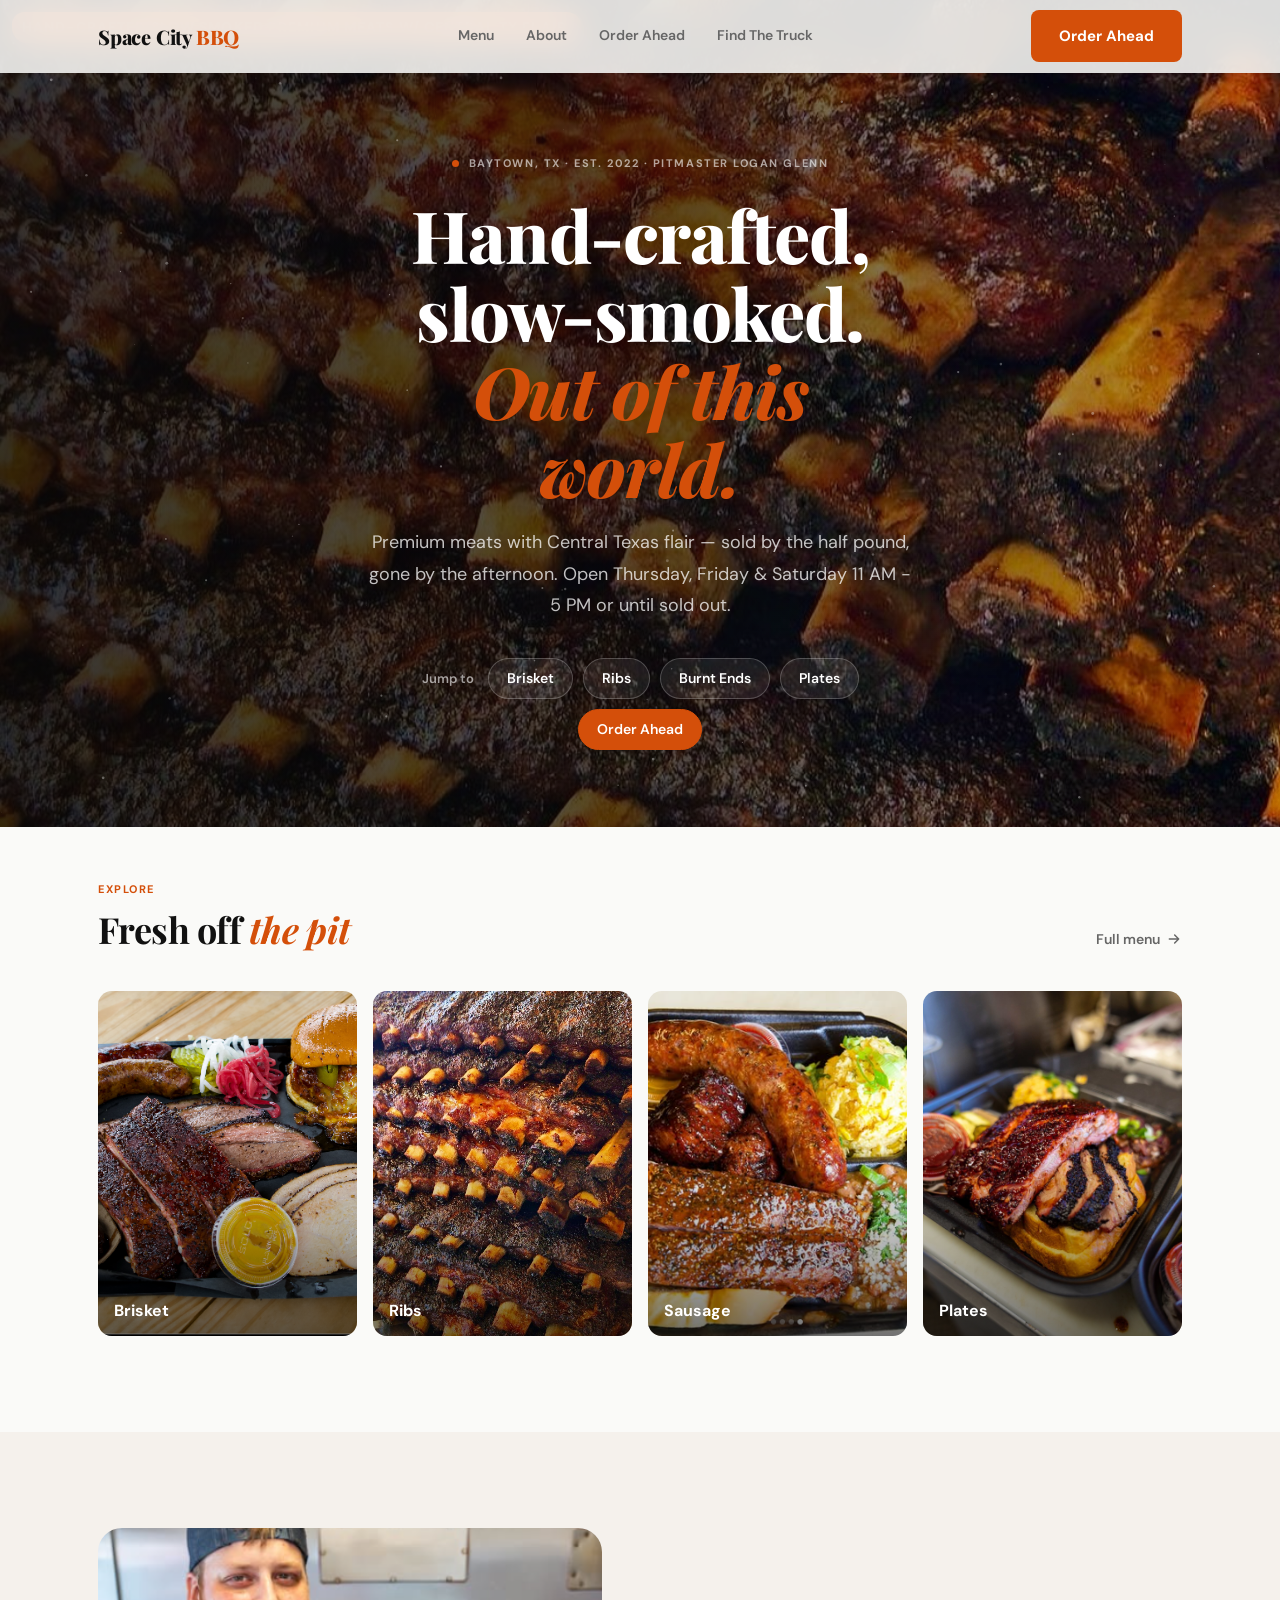
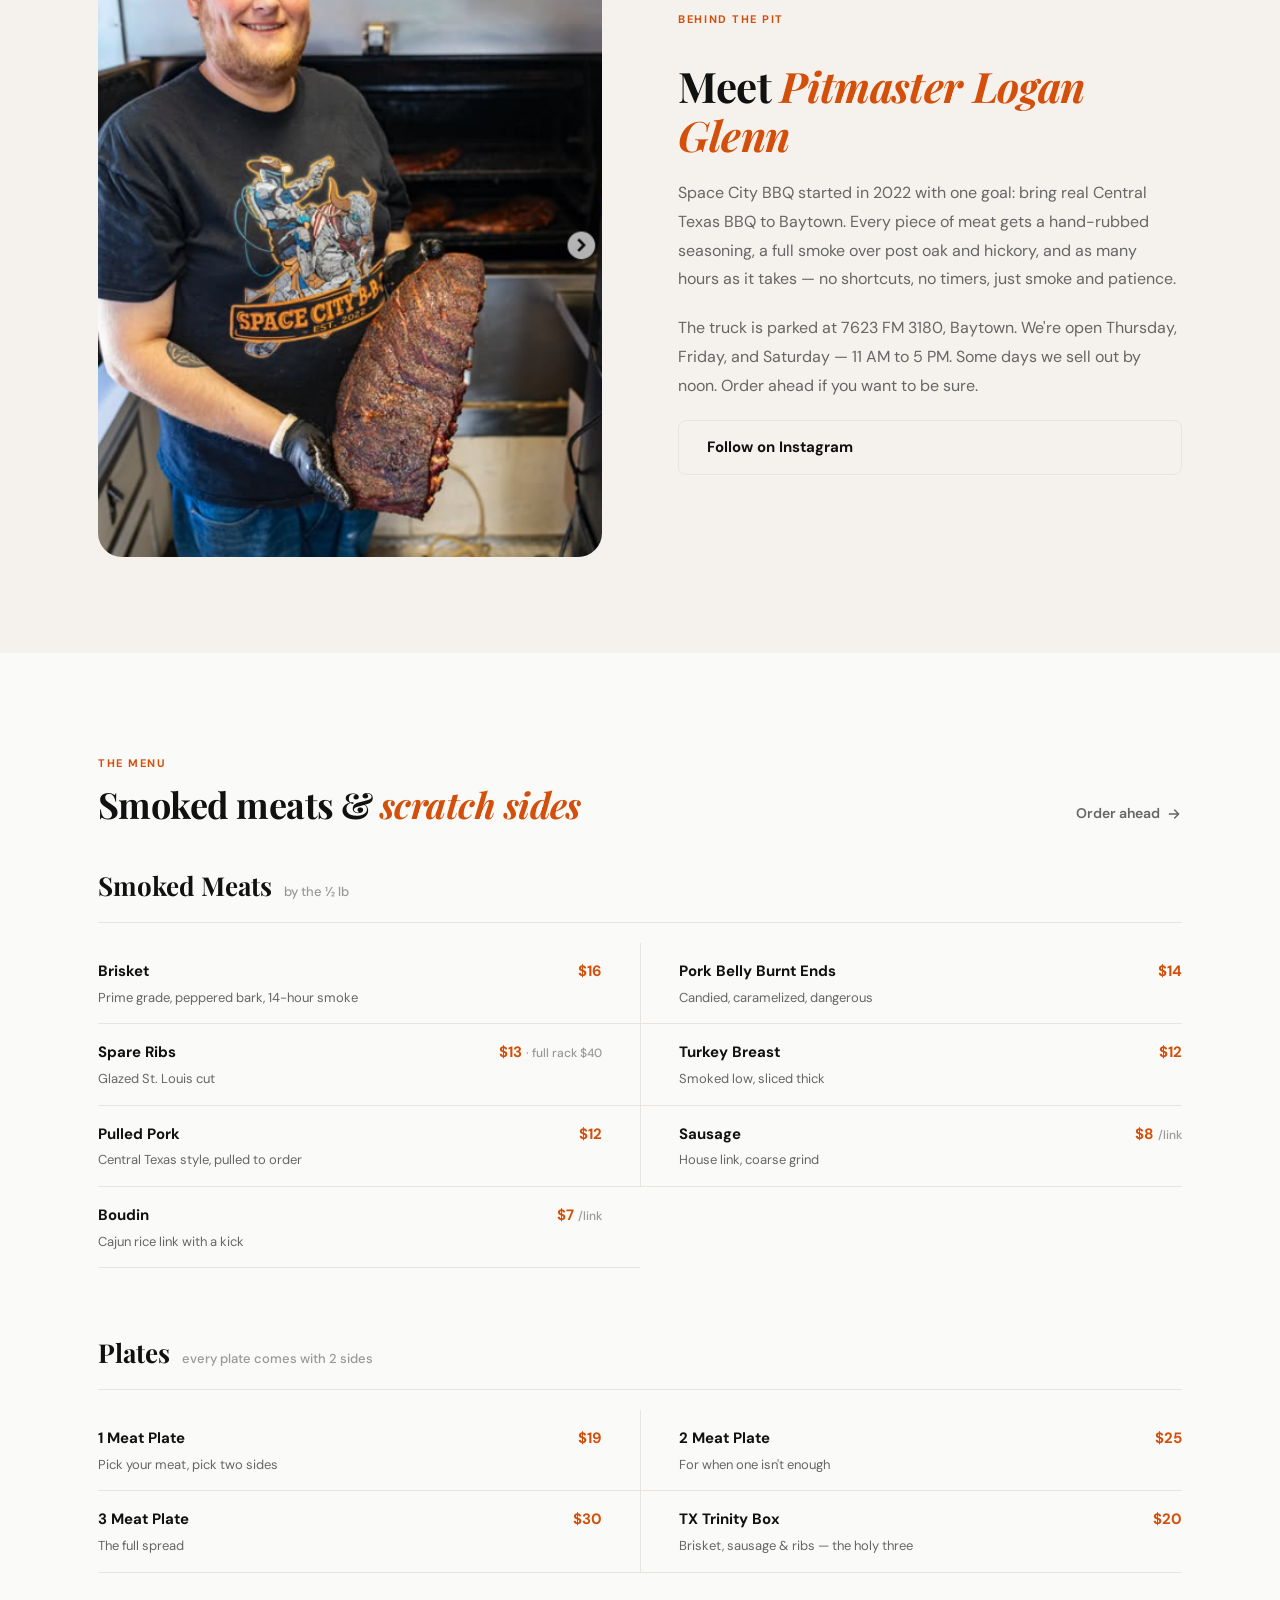
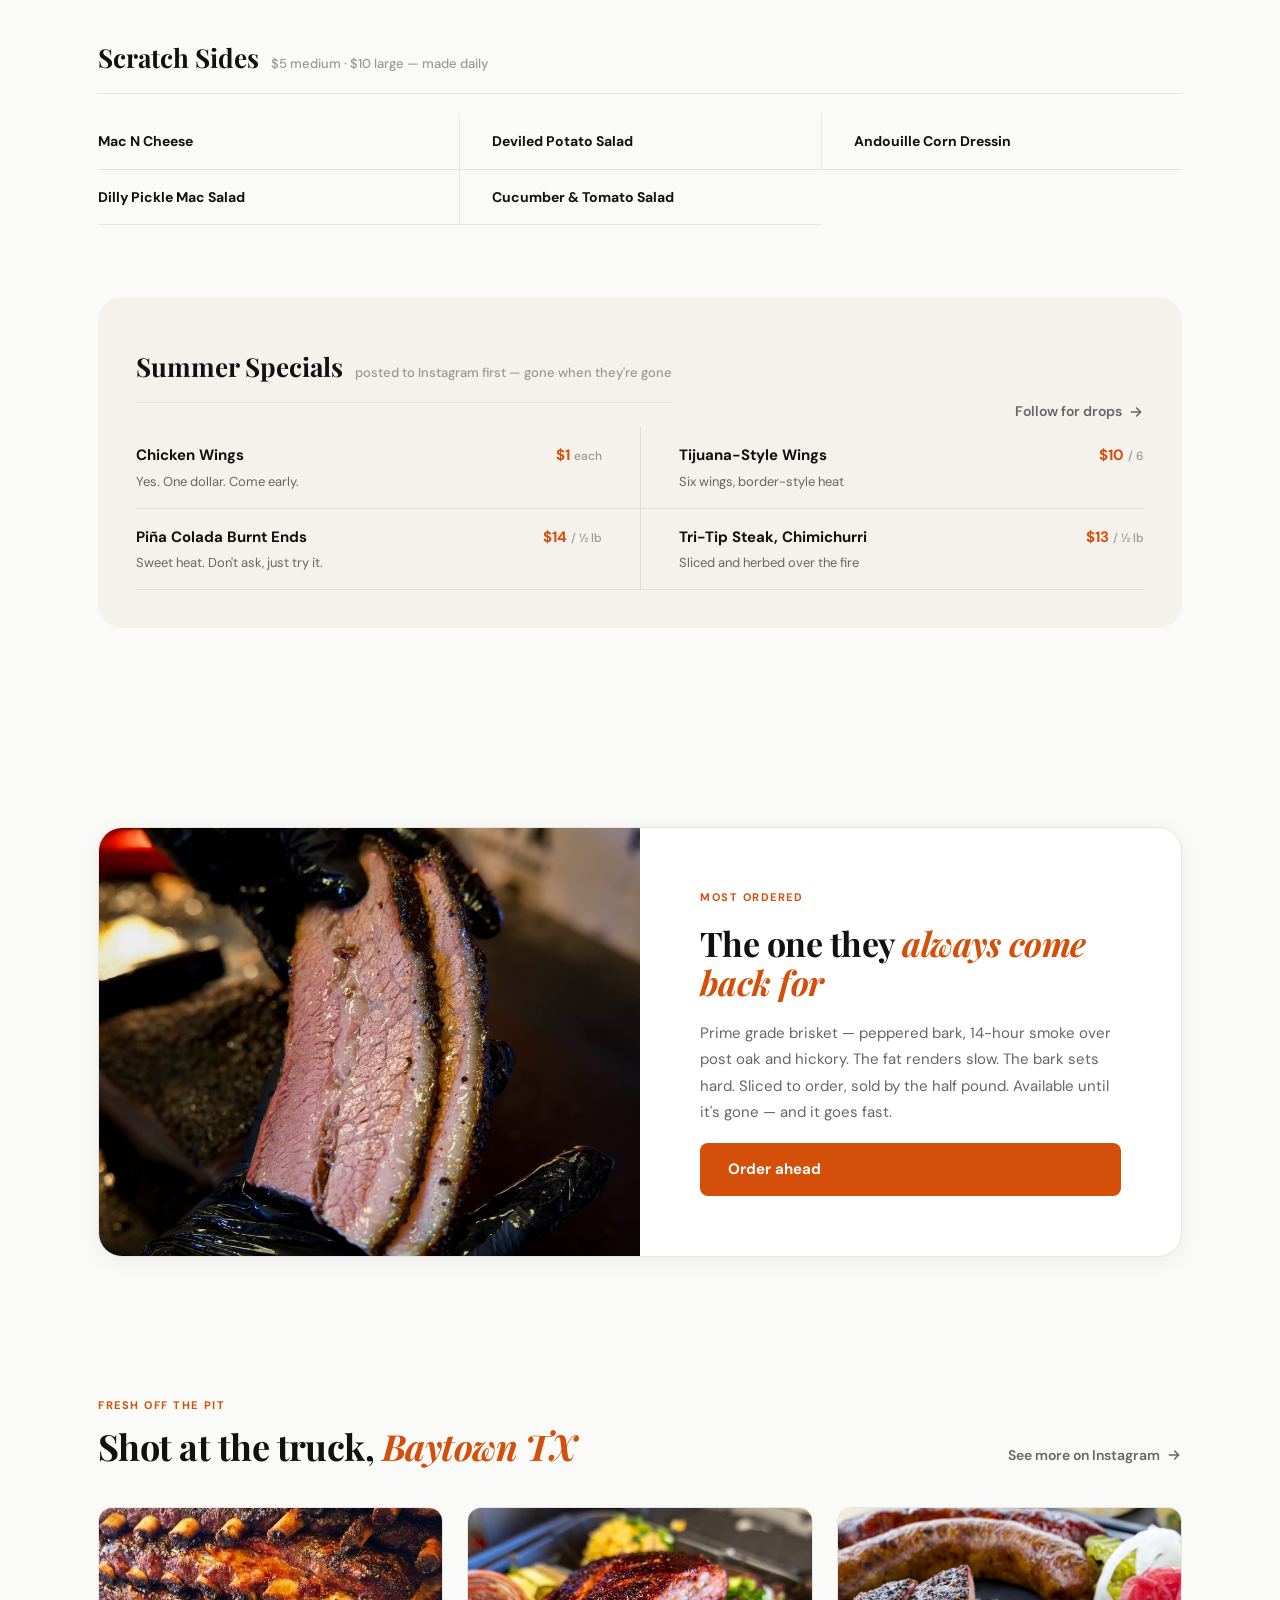
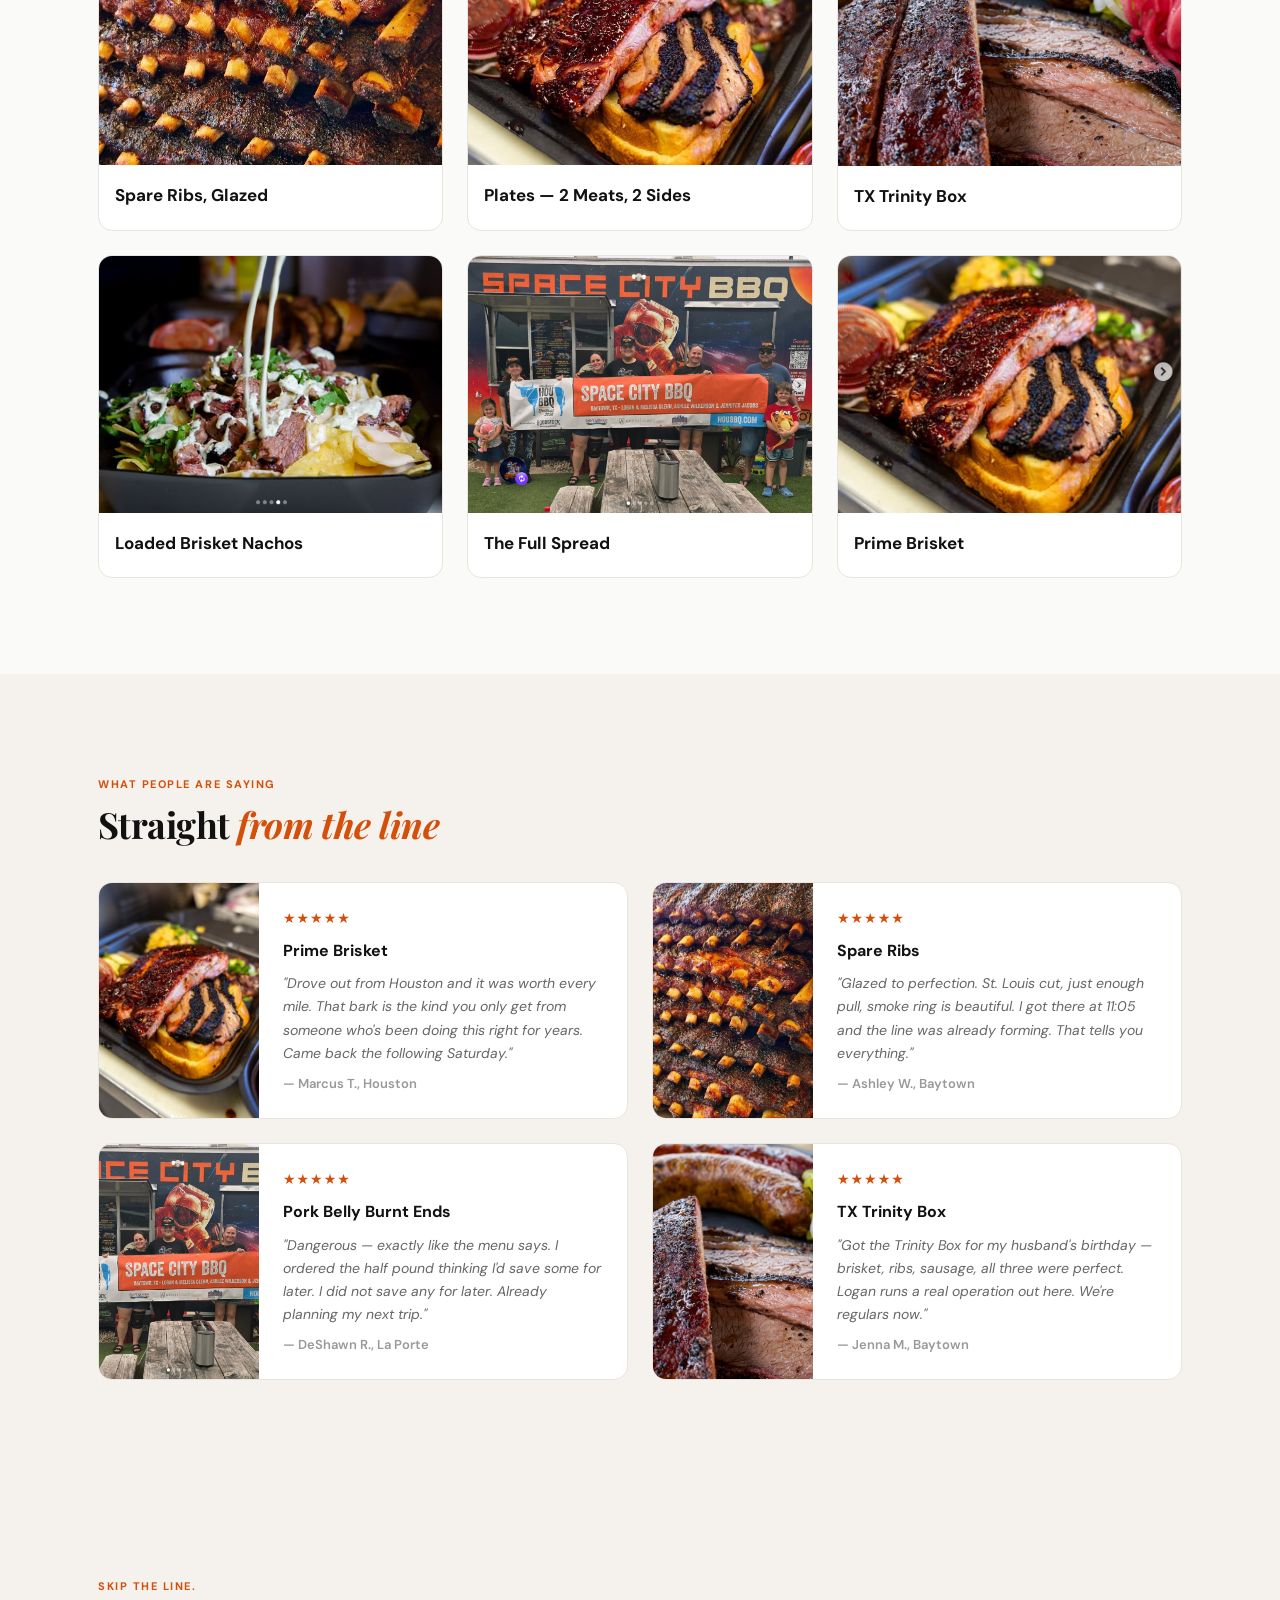
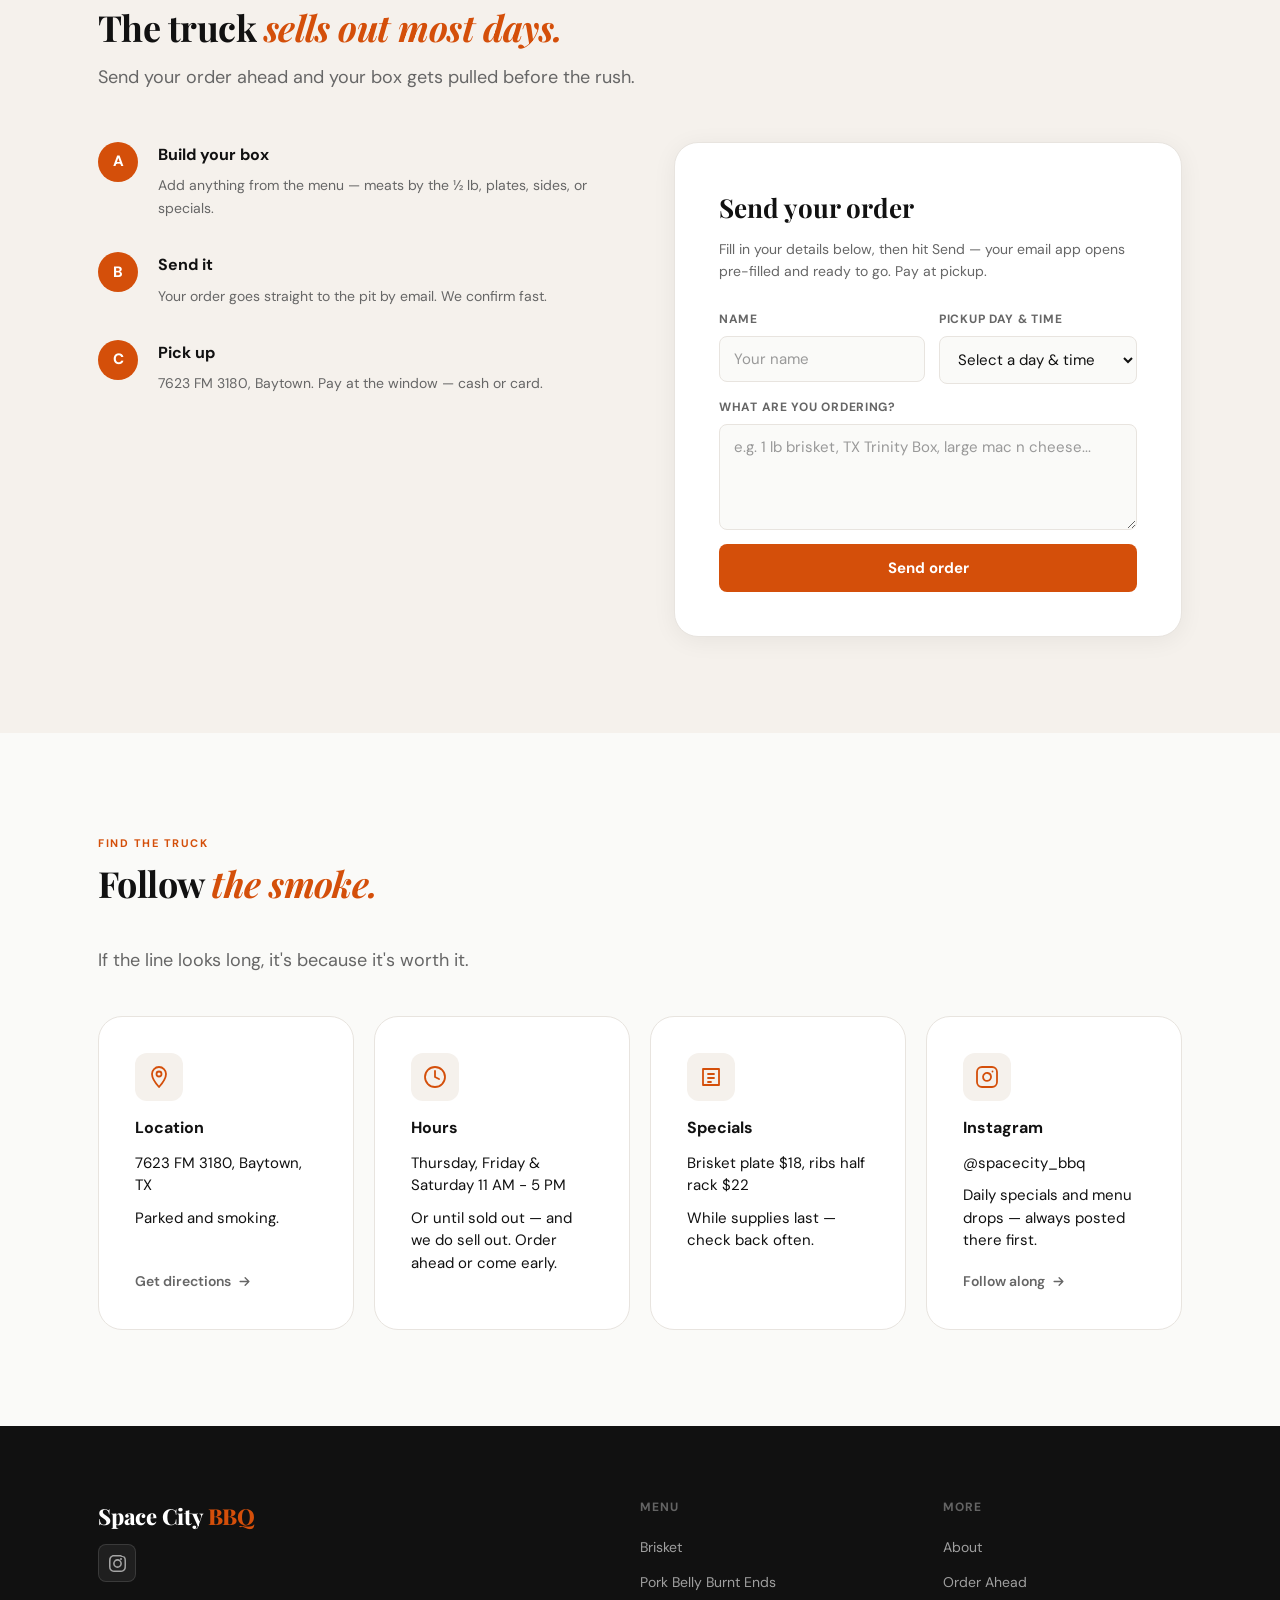
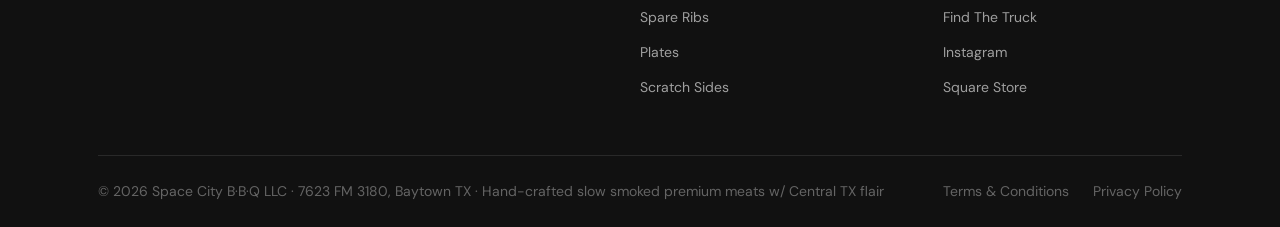
==== commit df088cc5: "Add Specials field to CMS and homepage" ====
--- a/index.html
+++ b/index.html
@@ -481,6 +481,14 @@
       </div>
       <div class="visit-card">
         <div class="visit-icon">
+          <svg width="24" height="24" viewBox="0 0 24 24" fill="none" stroke="currentColor" stroke-width="1.8" stroke-linecap="round" stroke-linejoin="round"><path d="M4 4h16v16H4z"/><path d="M9 9h6M9 13h6M9 17h3"/></svg>
+        </div>
+        <h4>Specials</h4>
+        <p id="site-specials" style="white-space:pre-line;">Brisket plate $18, ribs half rack $22</p>
+        <p class="visit-sub">While supplies last — check back often.</p>
+      </div>
+      <div class="visit-card">
+        <div class="visit-icon">
           <svg width="24" height="24" viewBox="0 0 24 24" fill="none" stroke="currentColor" stroke-width="1.8" stroke-linecap="round" stroke-linejoin="round"><rect x="2" y="2" width="20" height="20" rx="5" ry="5"/><path d="M16 11.37A4 4 0 1 1 12.63 8 4 4 0 0 1 16 11.37z"/><line x1="17.5" y1="6.5" x2="17.51" y2="6.5"/></svg>
         </div>
         <h4>Instagram</h4>
@@ -545,9 +553,11 @@
         const hoursEl = document.getElementById('site-hours');
         const heroHoursEl = document.getElementById('hero-hours');
         const locationEl = document.getElementById('site-location');
+        const specialsEl = document.getElementById('site-specials');
         if (hoursEl) hoursEl.textContent = data.hours;
         if (heroHoursEl) heroHoursEl.textContent = data.hours;
         if (locationEl) locationEl.textContent = data.location;
+        if (specialsEl && data.specials) specialsEl.textContent = data.specials;
         document.querySelectorAll('[data-photo]').forEach(img => {
           const val = data['photo_' + img.dataset.photo];
           if (val) img.src = val;
--- a/css/styles.css
+++ b/css/styles.css
@@ -910,7 +910,7 @@
 
 .visit-grid {
   display: grid;
-  grid-template-columns: repeat(3, 1fr);
+  grid-template-columns: repeat(4, 1fr);
   gap: 20px;
 }
 
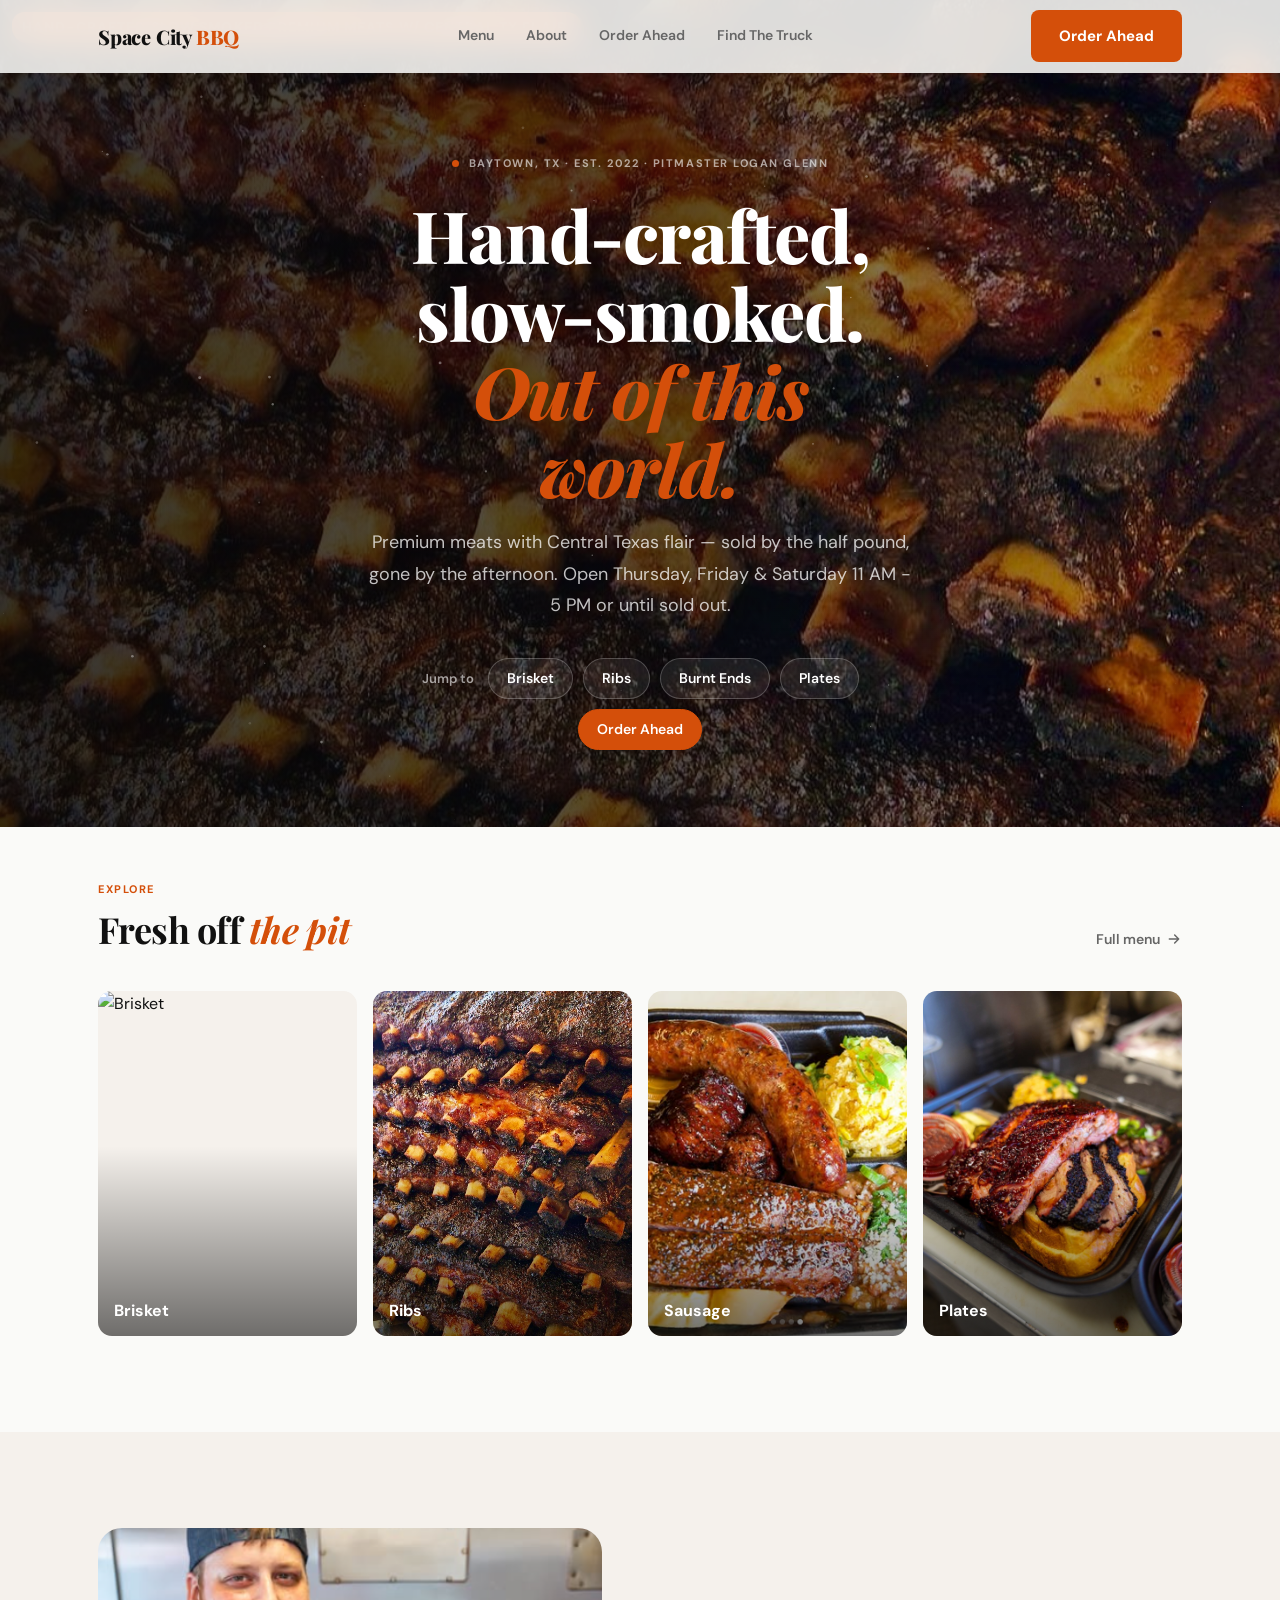
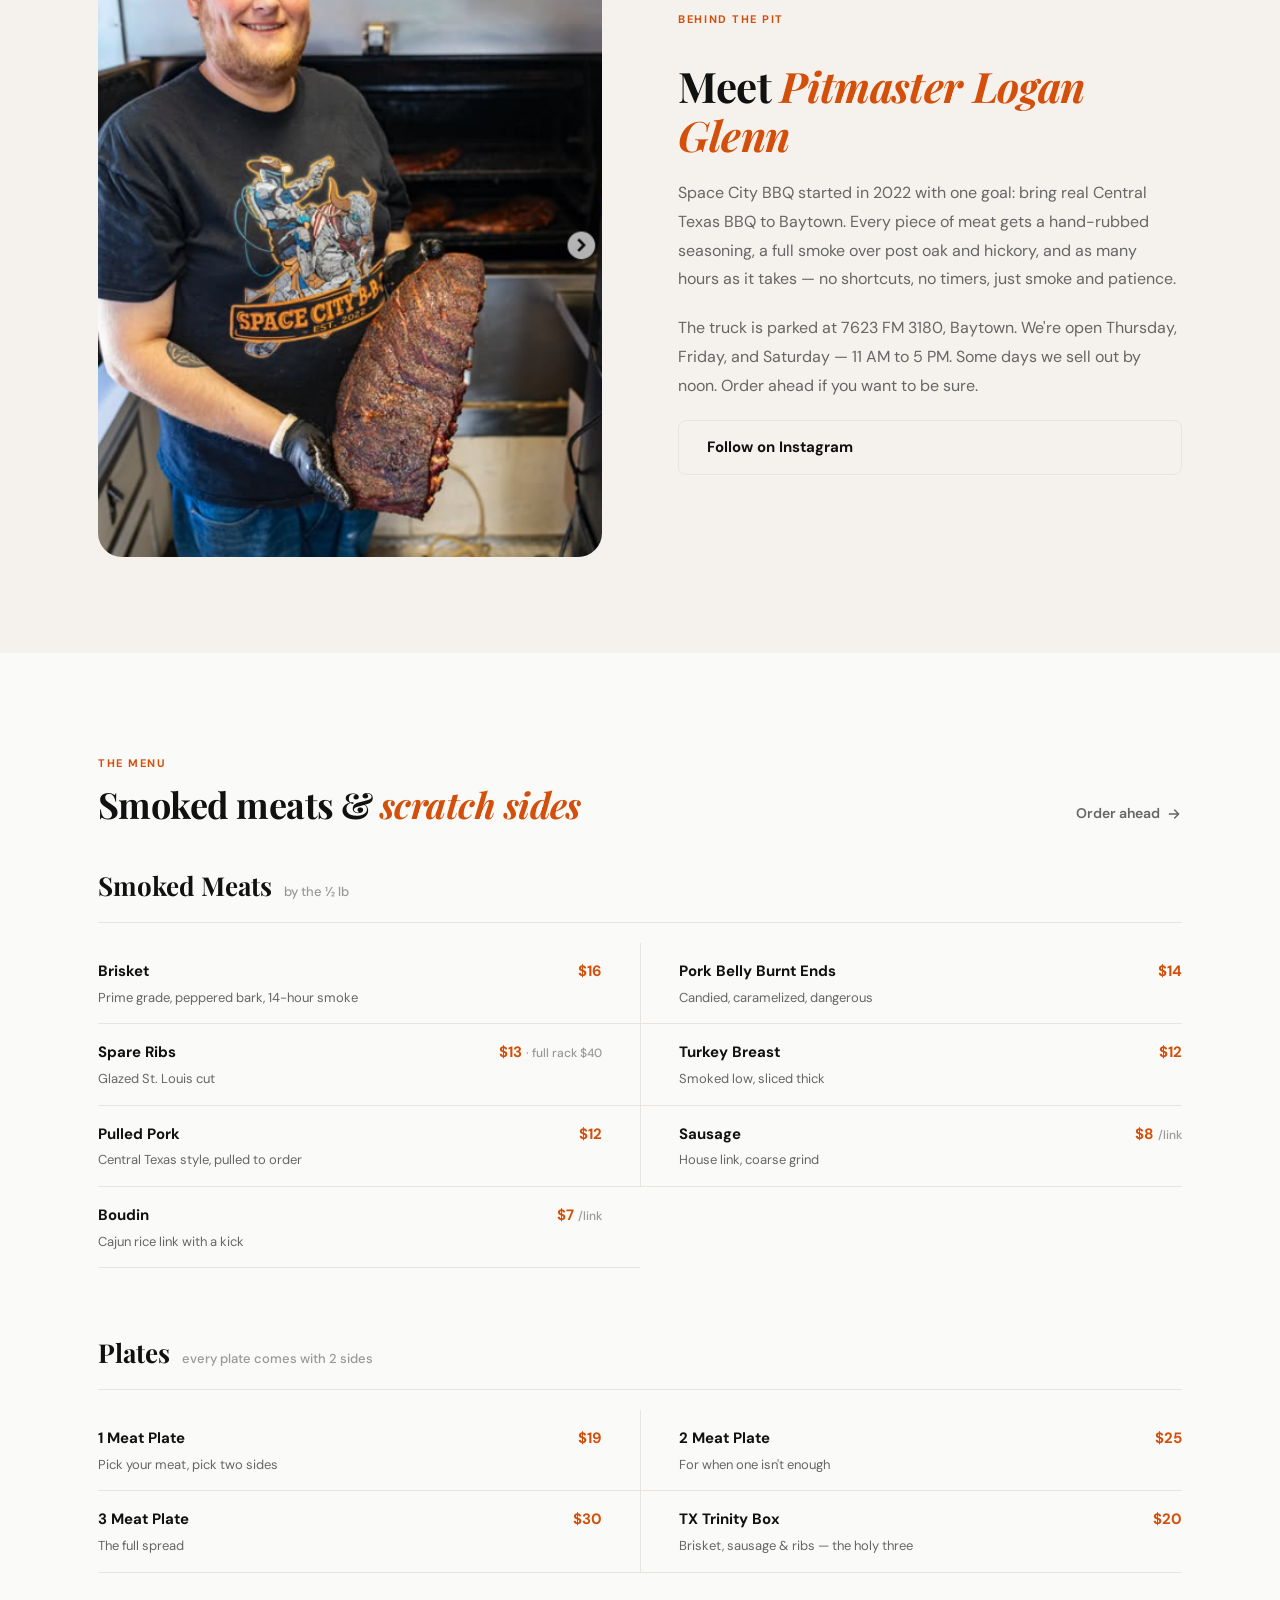
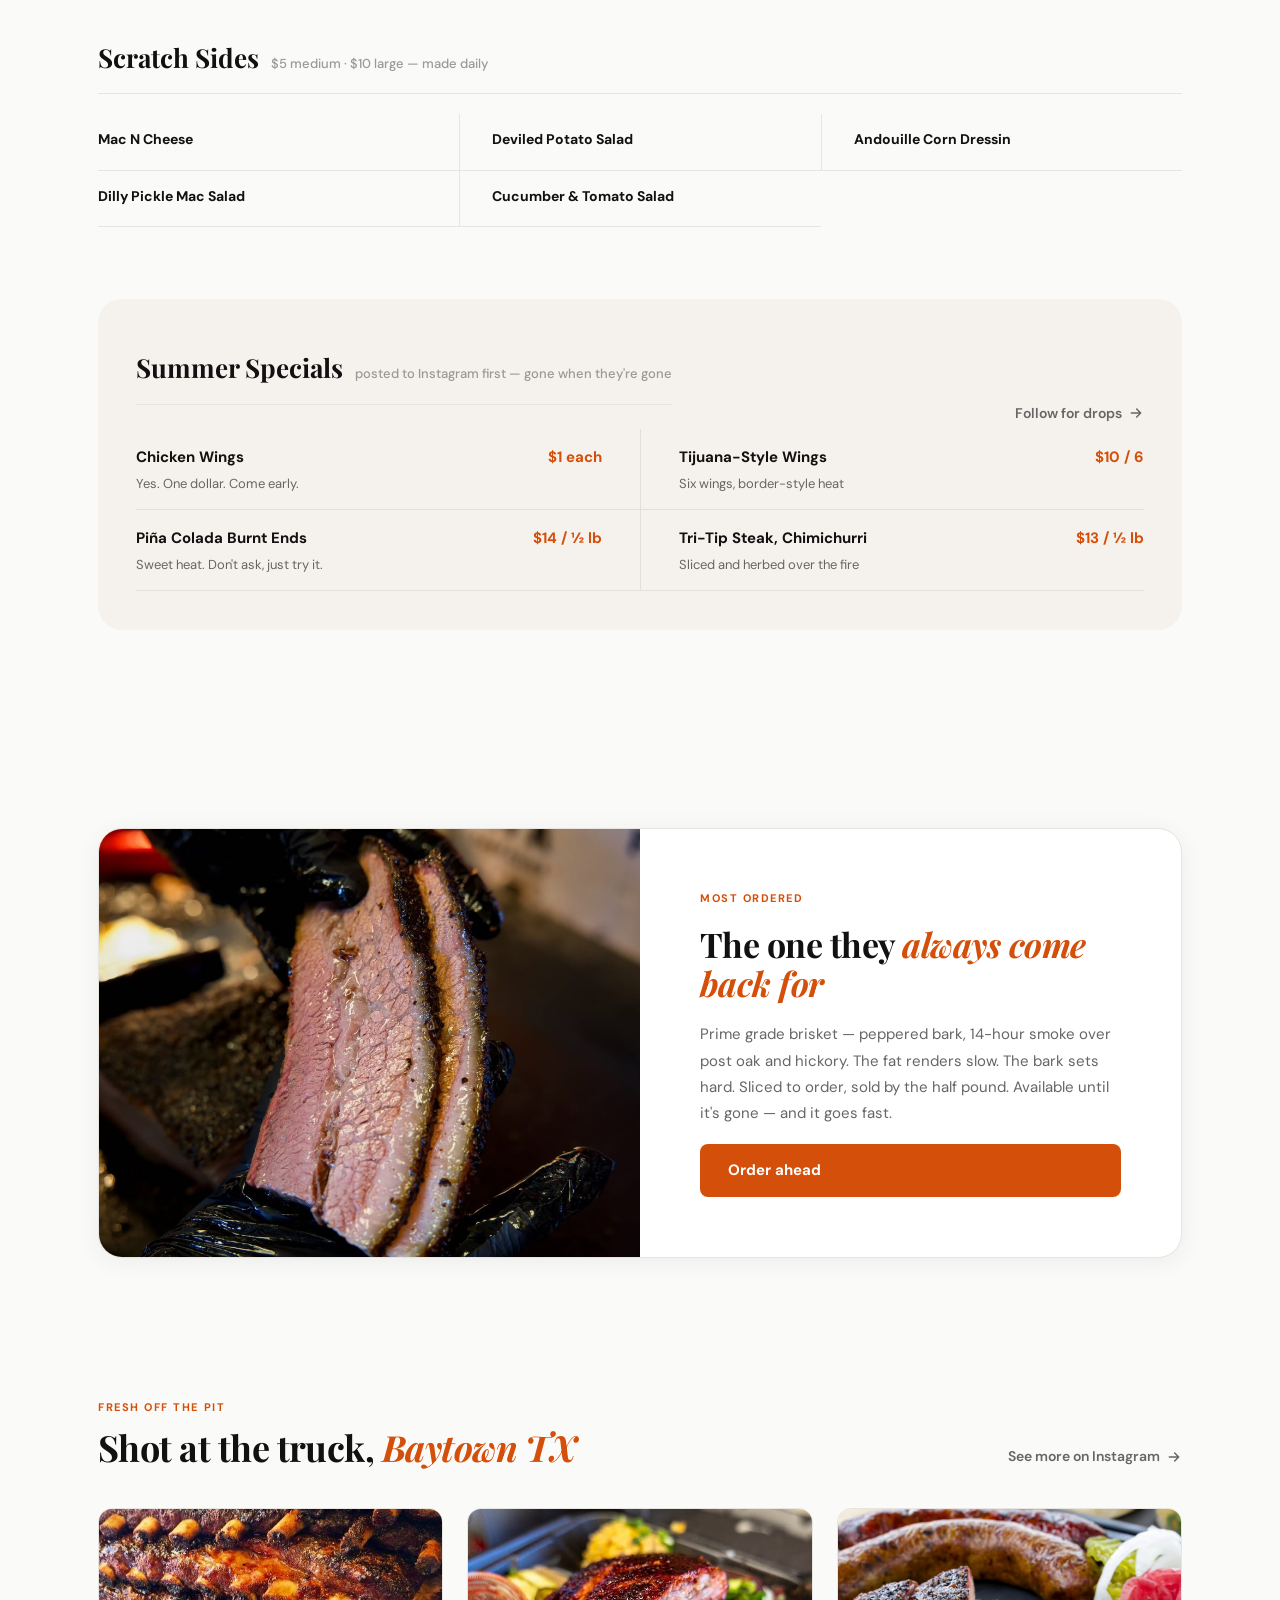
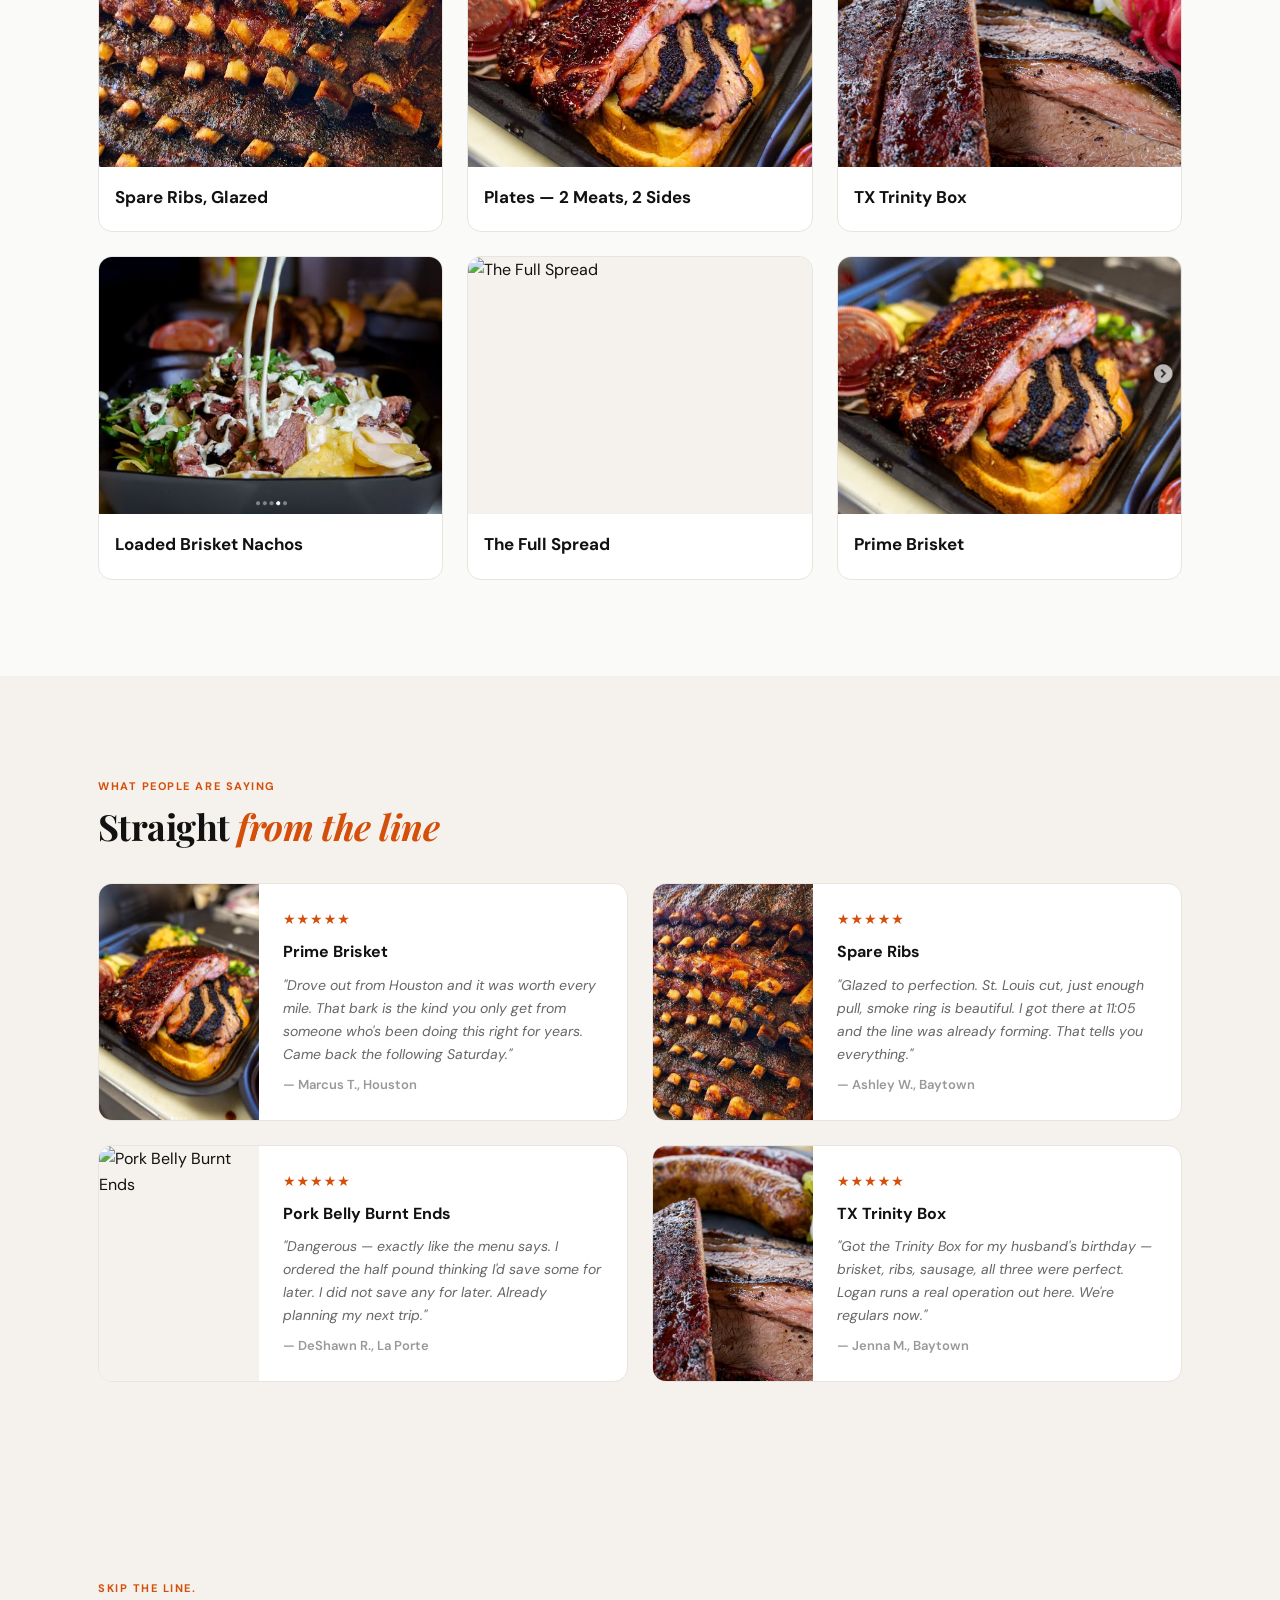
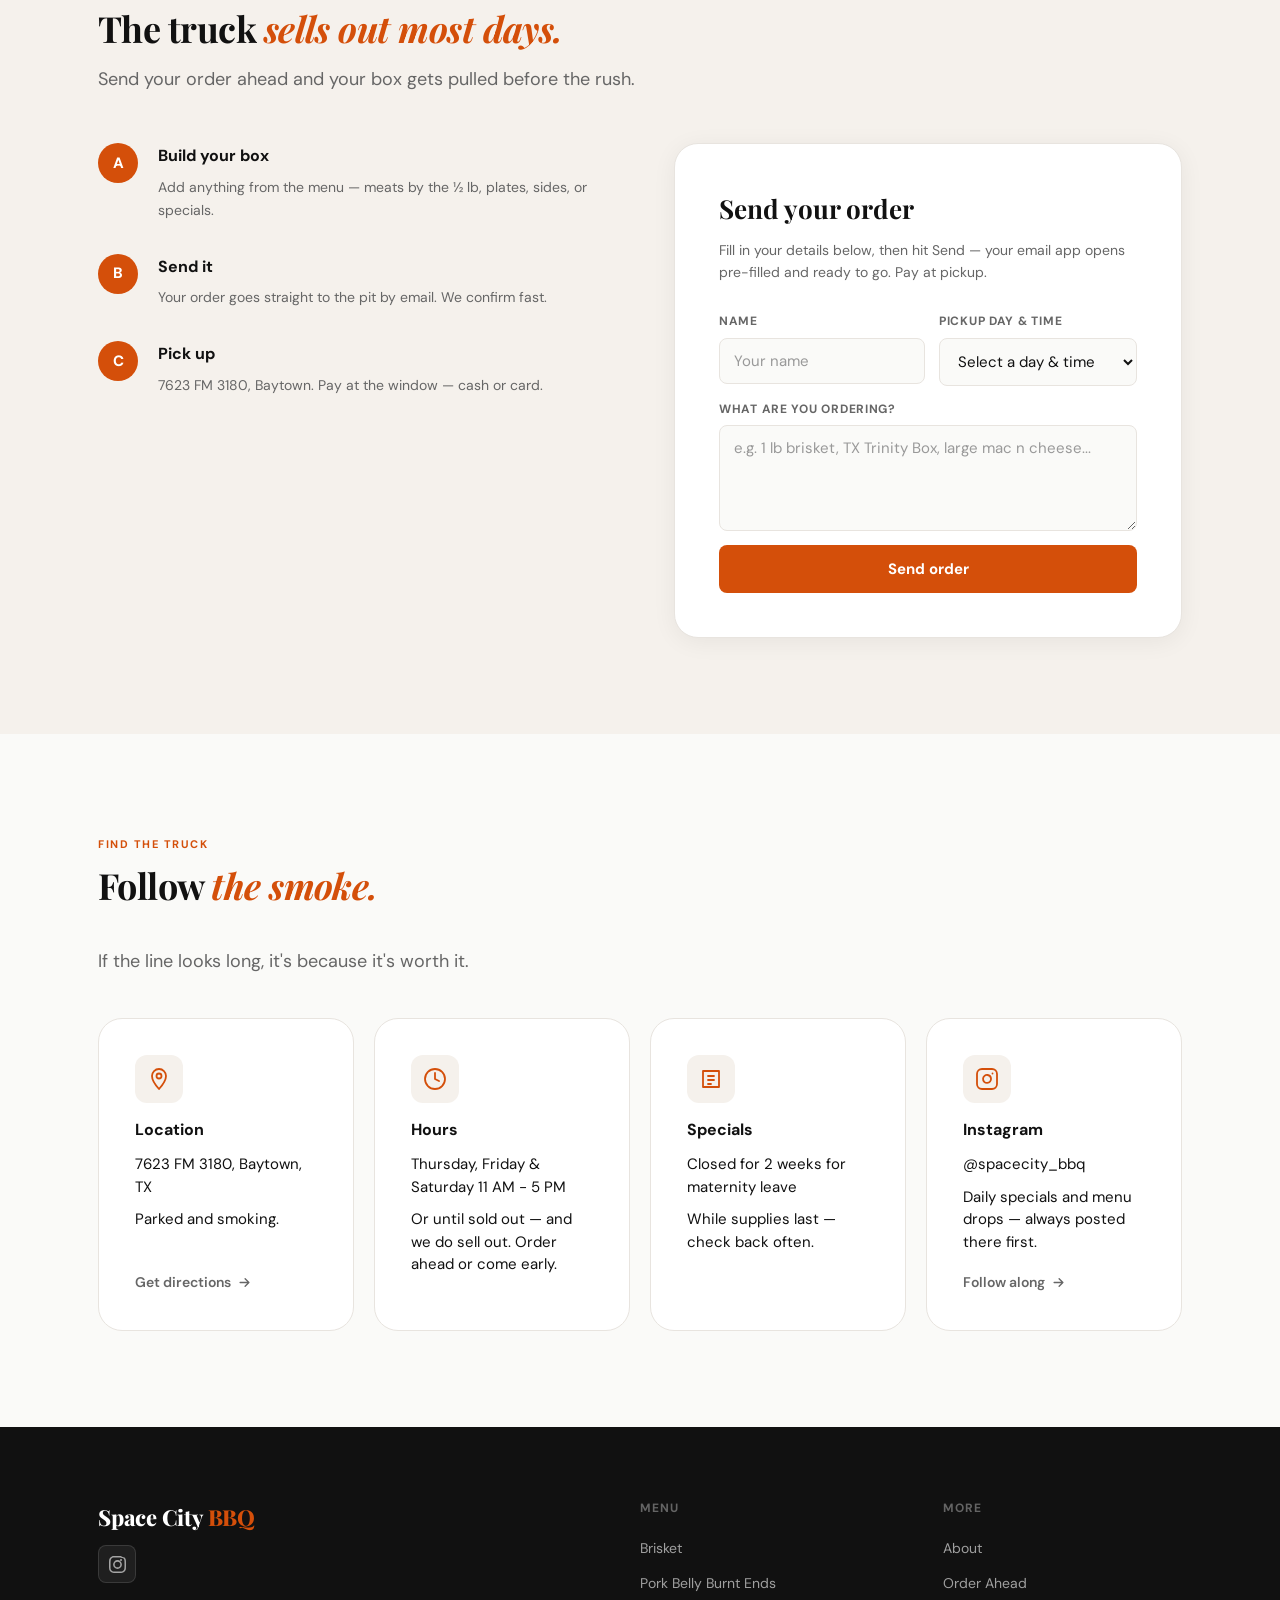
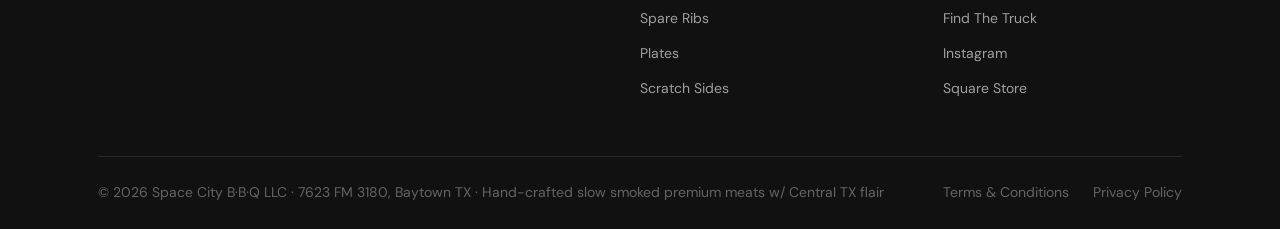
==== commit 45fa2ab2: "Add Specials and Sides as editable CMS lists Co-Authored-By: Claude Sonnet 5 <noreply@anthropic.com>" ====
--- a/index.html
+++ b/index.html
@@ -192,13 +192,7 @@
 
     <div class="menu-category reveal">
       <h3 class="menu-cat-title">Scratch Sides <span class="menu-cat-unit">$5 medium · $10 large — made daily</span></h3>
-      <div class="menu-items menu-items--sides">
-        <div class="menu-item"><span class="menu-item-name">Mac N Cheese</span></div>
-        <div class="menu-item"><span class="menu-item-name">Deviled Potato Salad</span></div>
-        <div class="menu-item"><span class="menu-item-name">Andouille Corn Dressin</span></div>
-        <div class="menu-item"><span class="menu-item-name">Dilly Pickle Mac Salad</span></div>
-        <div class="menu-item"><span class="menu-item-name">Cucumber &amp; Tomato Salad</span></div>
-      </div>
+      <div class="menu-items menu-items--sides" id="sides-items"></div>
     </div>
 
     <div class="menu-category menu-category--special reveal">
@@ -211,36 +205,7 @@
           <svg width="16" height="16" viewBox="0 0 24 24" fill="none" stroke="currentColor" stroke-width="2.2" stroke-linecap="round" stroke-linejoin="round"><path d="M5 12h14M13 6l6 6-6 6"/></svg>
         </a>
       </div>
-      <div class="menu-items">
-        <div class="menu-item">
-          <div class="menu-item-header">
-            <span class="menu-item-name">Chicken Wings</span>
-            <span class="menu-item-price">$1 <span class="menu-item-alt">each</span></span>
-          </div>
-          <p class="menu-item-desc">Yes. One dollar. Come early.</p>
-        </div>
-        <div class="menu-item">
-          <div class="menu-item-header">
-            <span class="menu-item-name">Tijuana-Style Wings</span>
-            <span class="menu-item-price">$10 <span class="menu-item-alt">/ 6</span></span>
-          </div>
-          <p class="menu-item-desc">Six wings, border-style heat</p>
-        </div>
-        <div class="menu-item">
-          <div class="menu-item-header">
-            <span class="menu-item-name">Piña Colada Burnt Ends</span>
-            <span class="menu-item-price">$14 <span class="menu-item-alt">/ ½ lb</span></span>
-          </div>
-          <p class="menu-item-desc">Sweet heat. Don't ask, just try it.</p>
-        </div>
-        <div class="menu-item">
-          <div class="menu-item-header">
-            <span class="menu-item-name">Tri-Tip Steak, Chimichurri</span>
-            <span class="menu-item-price">$13 <span class="menu-item-alt">/ ½ lb</span></span>
-          </div>
-          <p class="menu-item-desc">Sliced and herbed over the fire</p>
-        </div>
-      </div>
+      <div class="menu-items" id="specials-items"></div>
     </div>
   </section>
 
@@ -484,7 +449,7 @@
           <svg width="24" height="24" viewBox="0 0 24 24" fill="none" stroke="currentColor" stroke-width="1.8" stroke-linecap="round" stroke-linejoin="round"><path d="M4 4h16v16H4z"/><path d="M9 9h6M9 13h6M9 17h3"/></svg>
         </div>
         <h4>Specials</h4>
-        <p id="site-specials" style="white-space:pre-line;">Brisket plate $18, ribs half rack $22</p>
+        <p id="site-status">See what's running in <a href="#menu">Summer Specials</a> below.</p>
         <p class="visit-sub">While supplies last — check back often.</p>
       </div>
       <div class="visit-card">
@@ -547,17 +512,40 @@
 
   <script src="js/main.js" defer></script>
   <script>
+    function escapeHtml(str) {
+      return String(str).replace(/[&<>"']/g, c => ({ '&': '&amp;', '<': '&lt;', '>': '&gt;', '"': '&quot;', "'": '&#39;' }[c]));
+    }
+    function renderMenuList(container, items) {
+      if (!container || !Array.isArray(items)) return;
+      container.innerHTML = items.map(item => {
+        const name = escapeHtml(item.name || '');
+        const price = item.price ? escapeHtml(item.price) : '';
+        const desc = item.description ? escapeHtml(item.description) : '';
+        return '<div class="menu-item">' +
+          '<div class="menu-item-header">' +
+            '<span class="menu-item-name">' + name + '</span>' +
+            (price ? '<span class="menu-item-price">' + price + '</span>' : '') +
+          '</div>' +
+          (desc ? '<p class="menu-item-desc">' + desc + '</p>' : '') +
+        '</div>';
+      }).join('');
+    }
     fetch('/_data/settings.json')
       .then(res => res.json())
       .then(data => {
         const hoursEl = document.getElementById('site-hours');
         const heroHoursEl = document.getElementById('hero-hours');
         const locationEl = document.getElementById('site-location');
-        const specialsEl = document.getElementById('site-specials');
+        const statusEl = document.getElementById('site-status');
         if (hoursEl) hoursEl.textContent = data.hours;
         if (heroHoursEl) heroHoursEl.textContent = data.hours;
         if (locationEl) locationEl.textContent = data.location;
-        if (specialsEl && data.specials) specialsEl.textContent = data.specials;
+        if (statusEl && data.status_message) {
+          statusEl.textContent = data.status_message;
+          statusEl.style.whiteSpace = 'pre-line';
+        }
+        renderMenuList(document.getElementById('specials-items'), data.specials);
+        renderMenuList(document.getElementById('sides-items'), data.sides);
         document.querySelectorAll('[data-photo]').forEach(img => {
           const val = data['photo_' + img.dataset.photo];
           if (val) img.src = val;
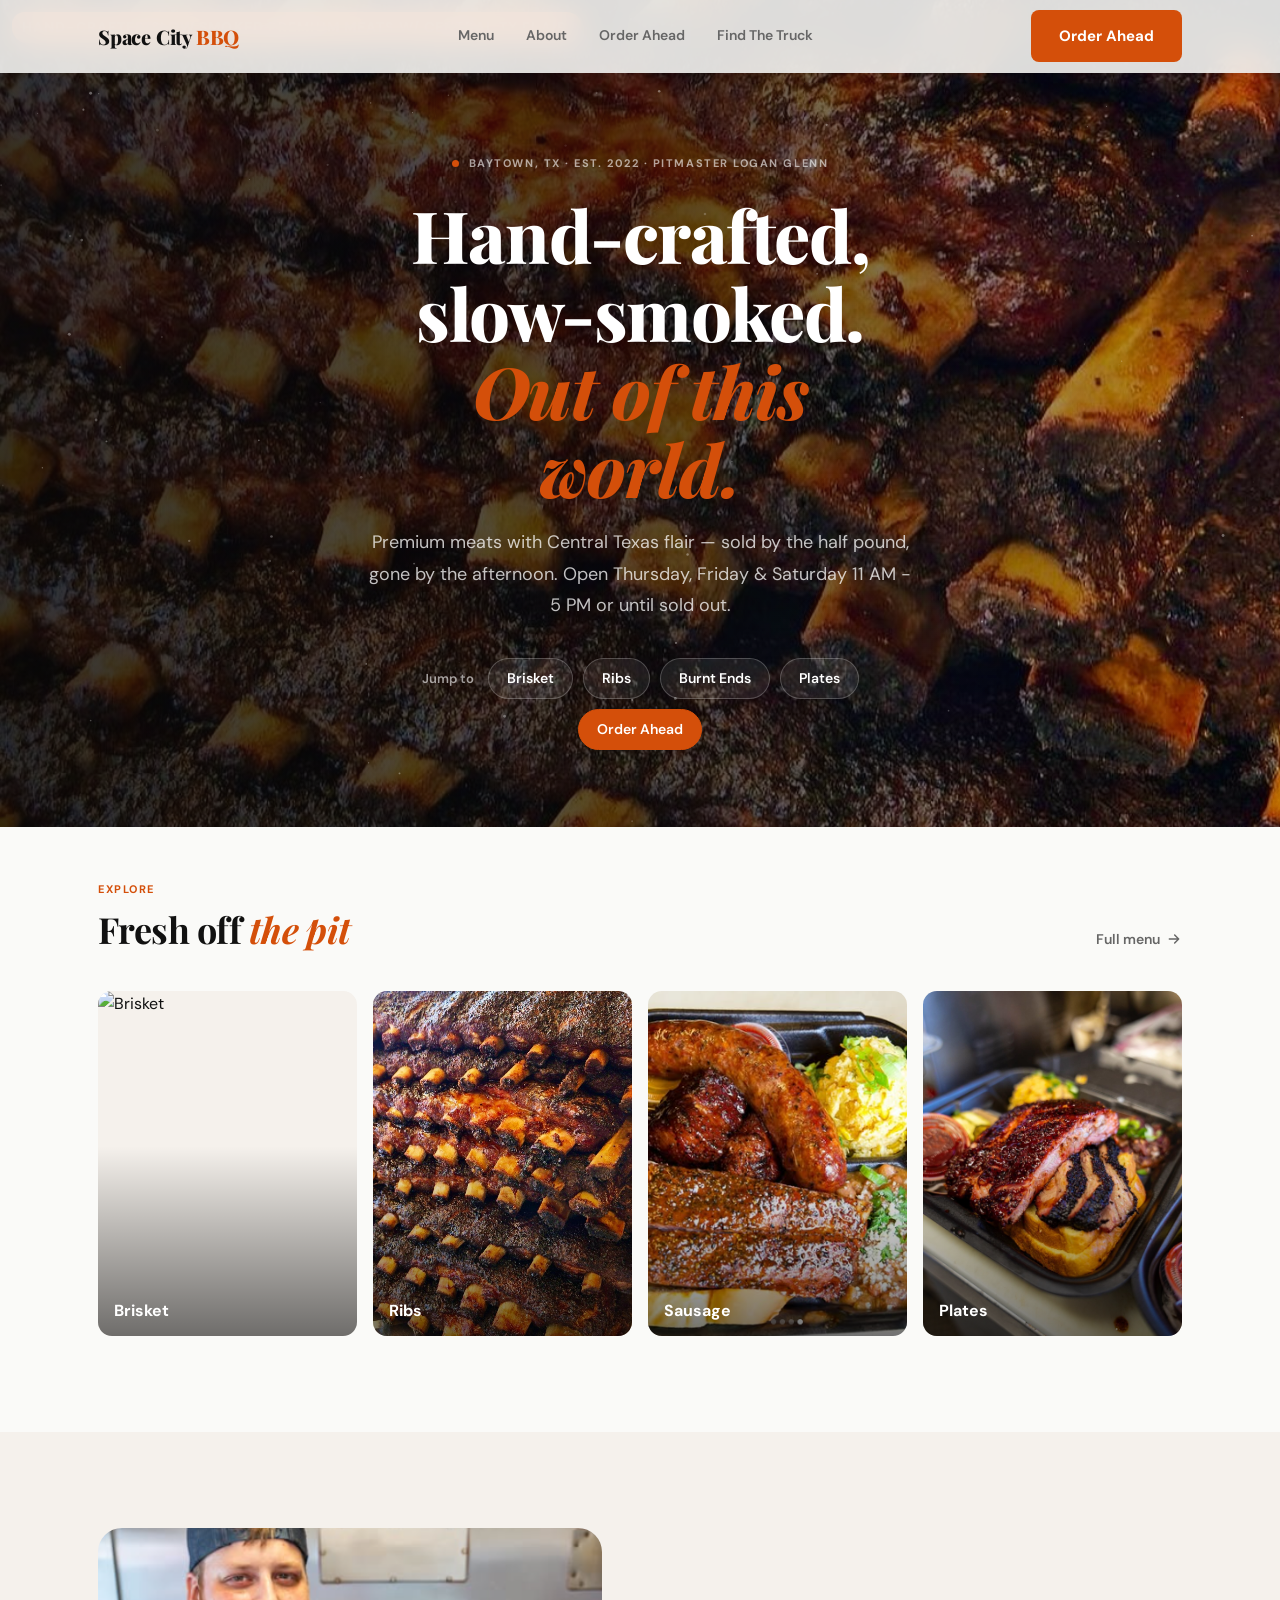
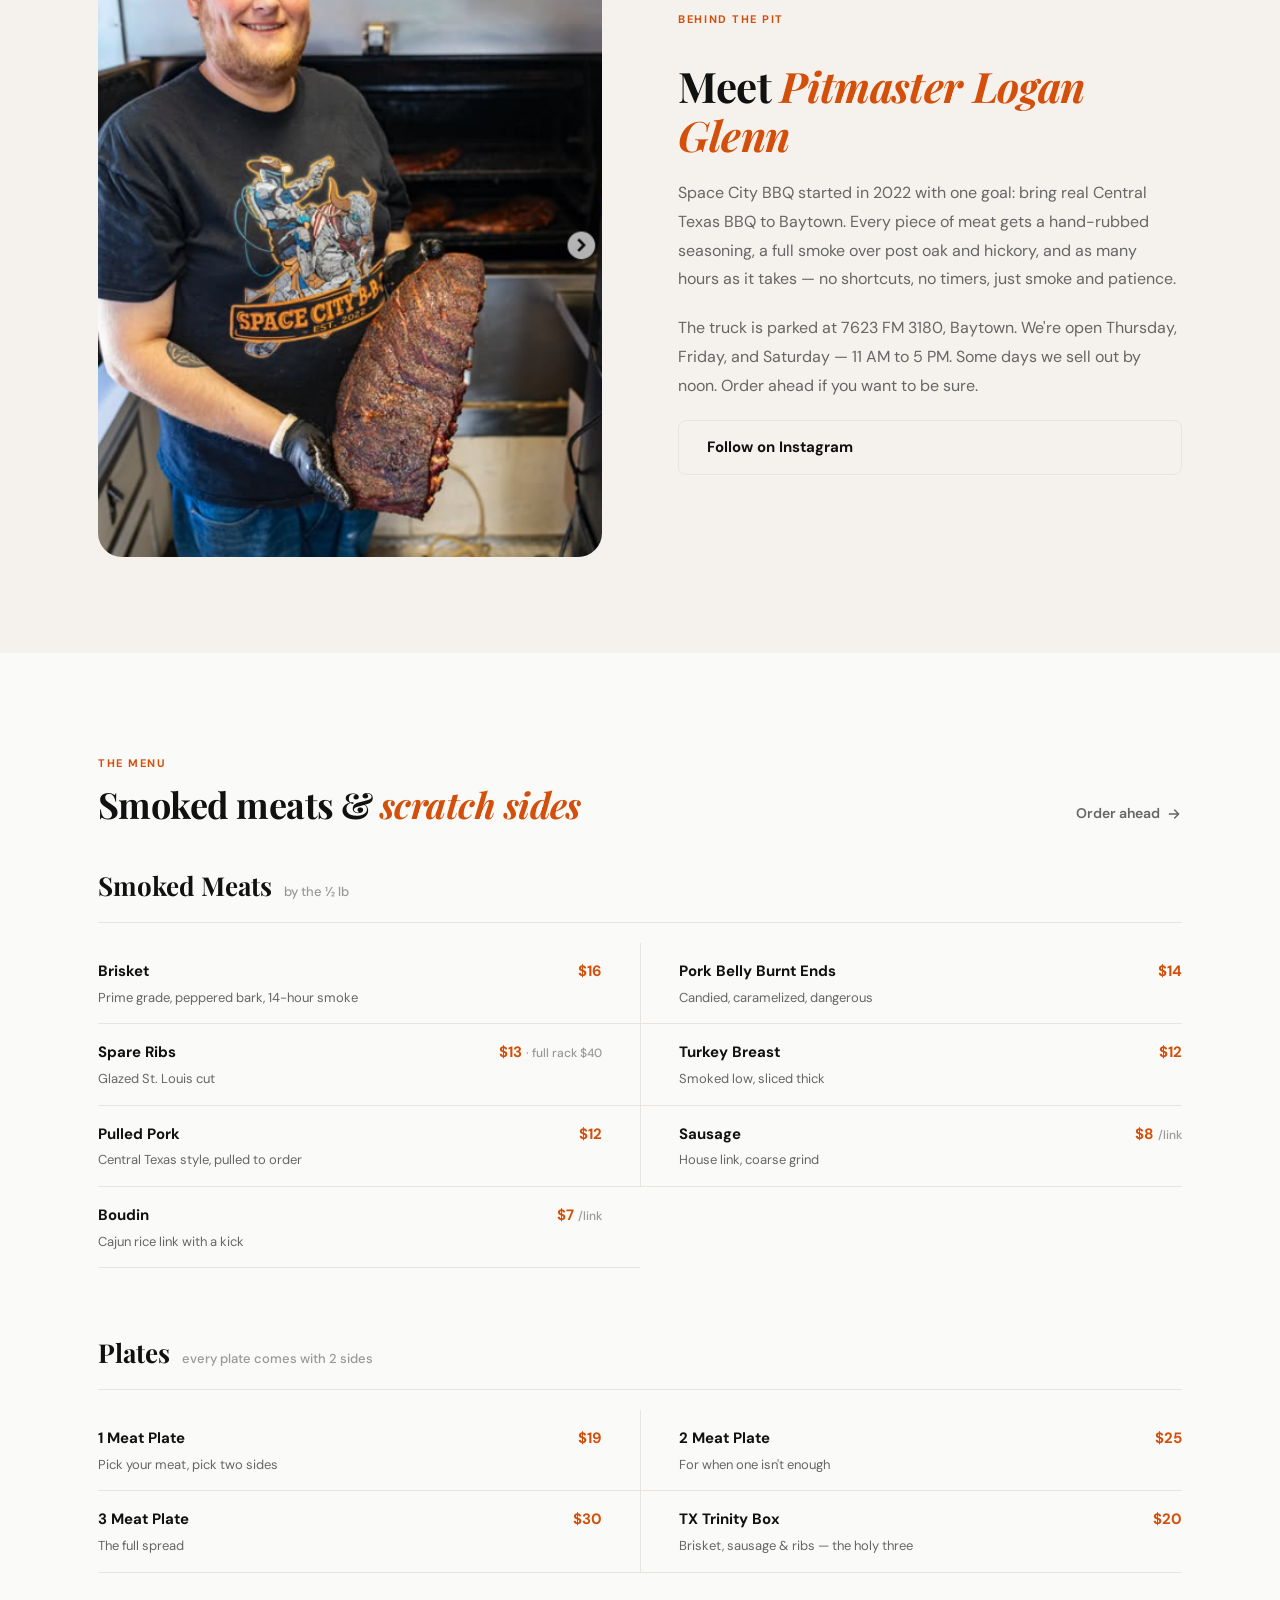
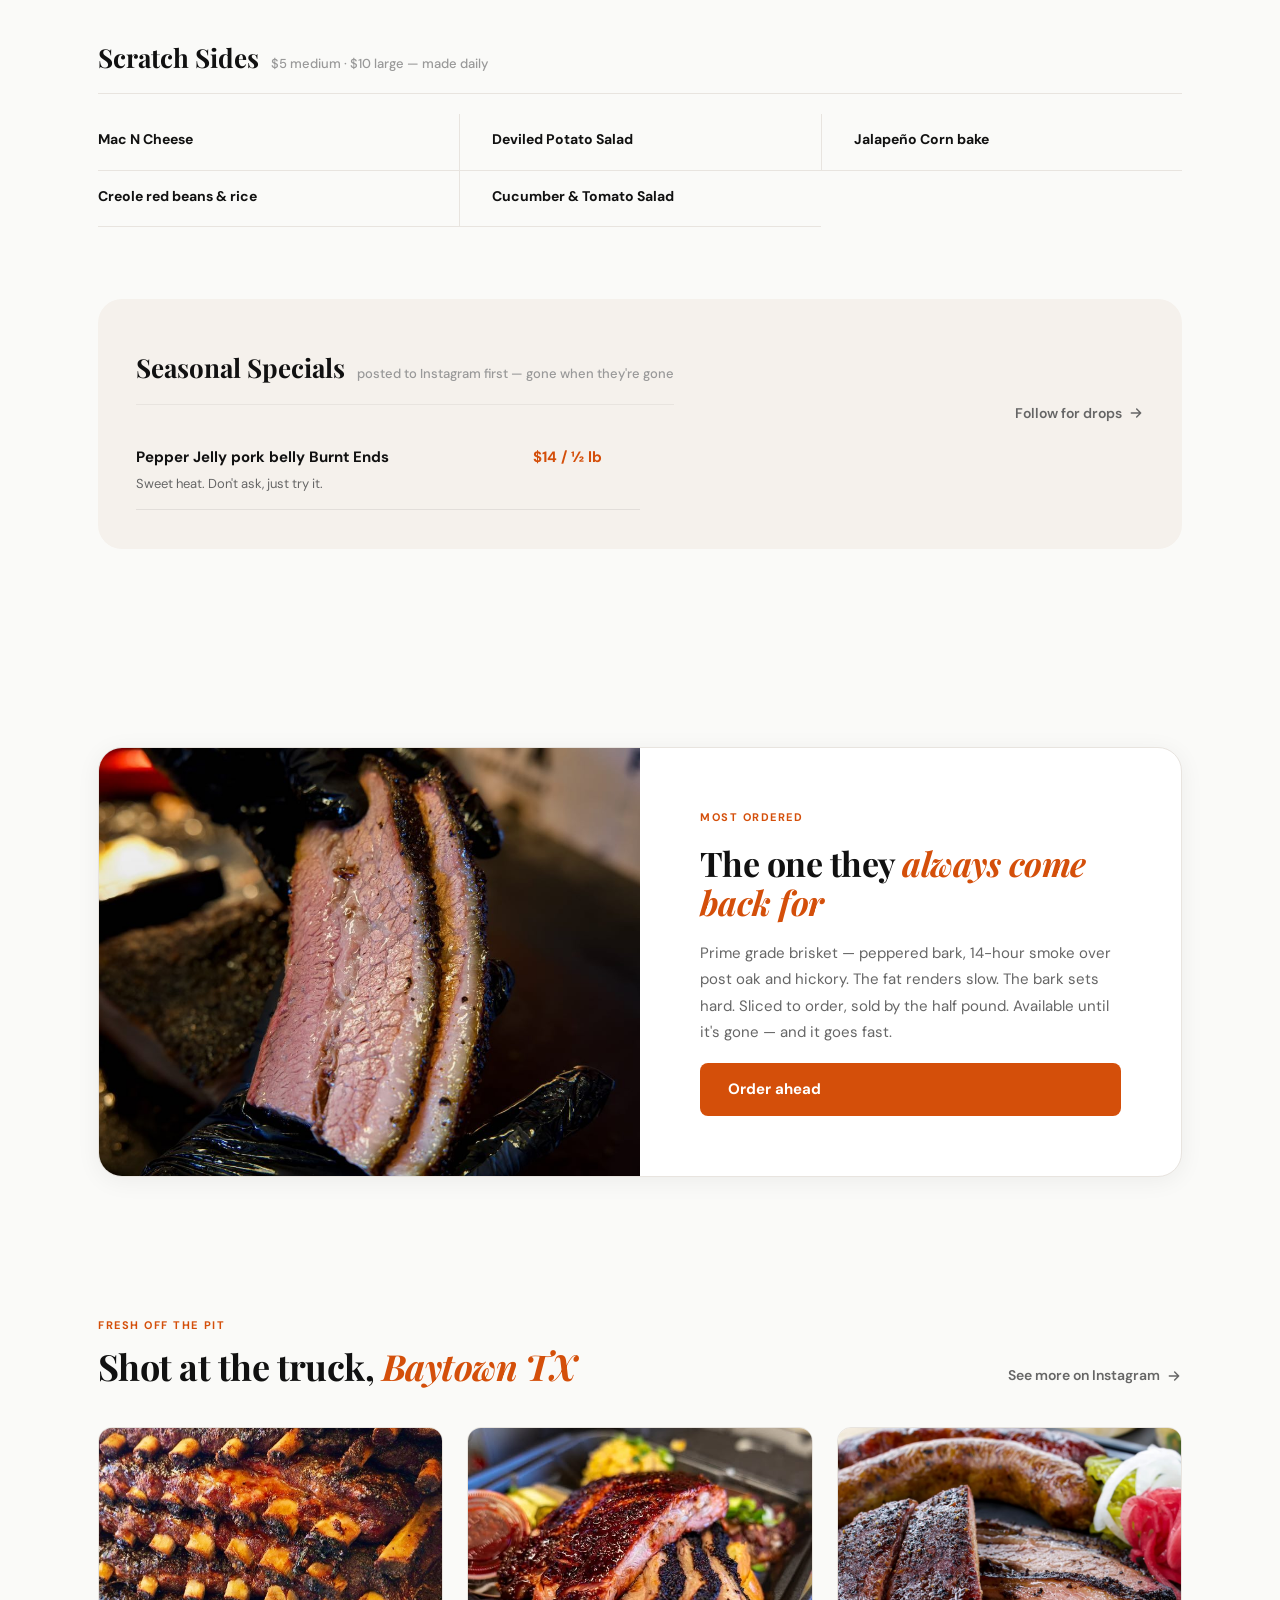
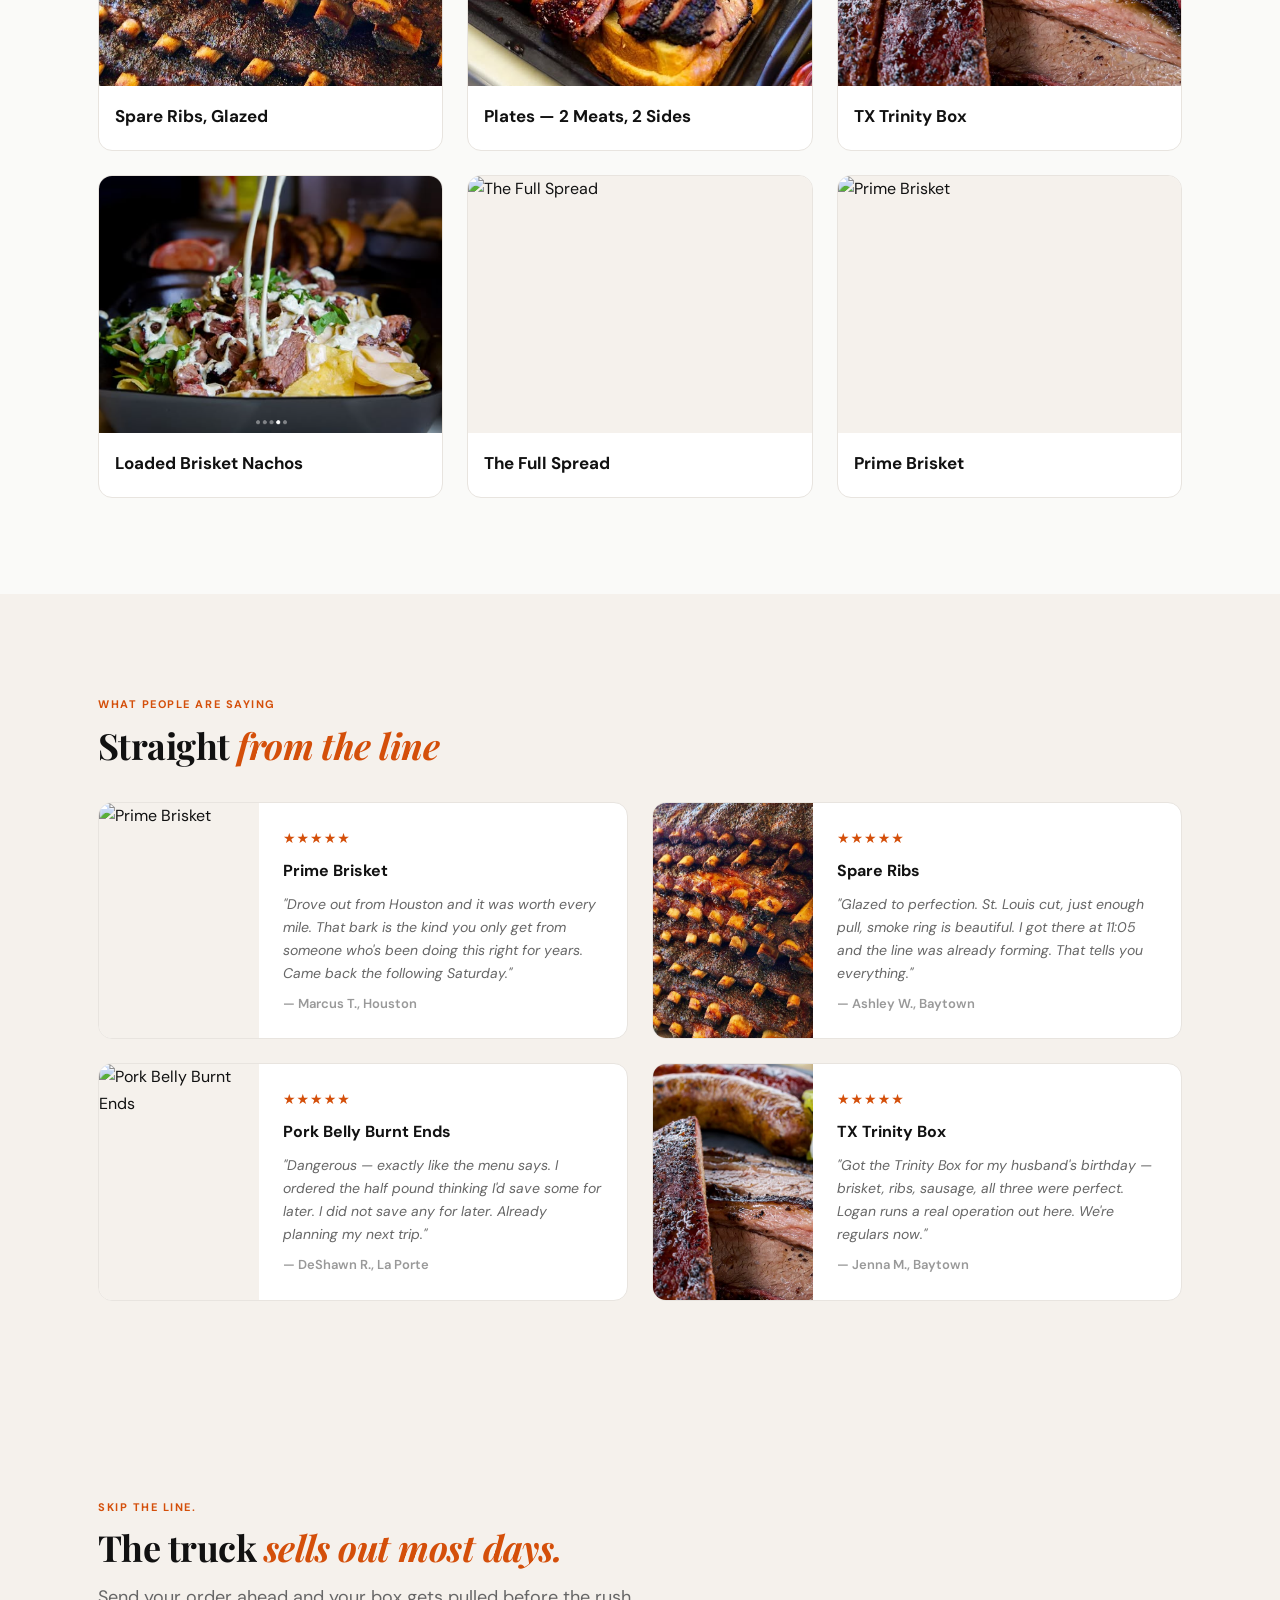
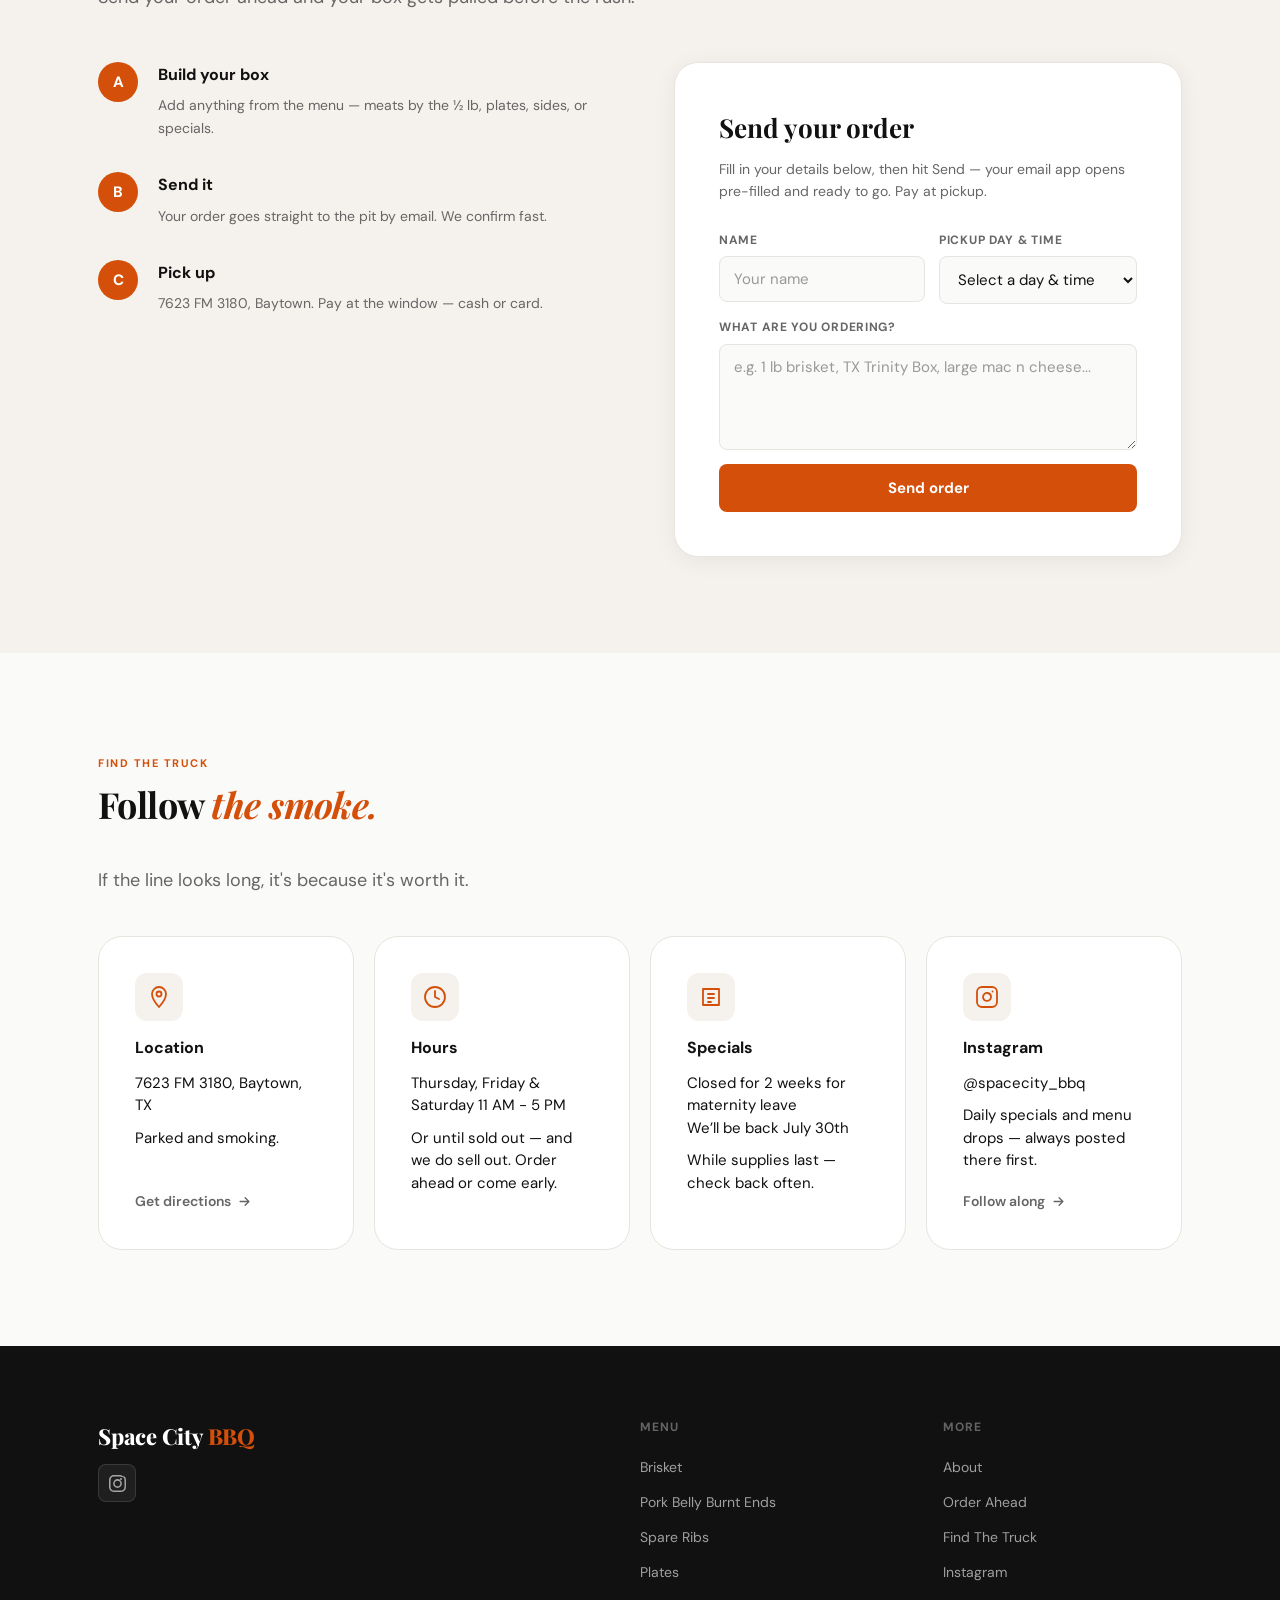
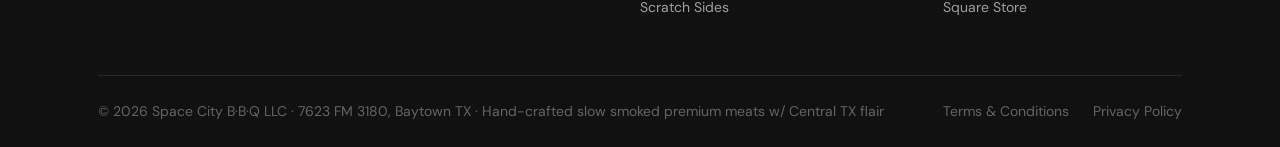
==== commit da489fbc: "Rename Summer Specials to Seasonal Specials" ====
--- a/index.html
+++ b/index.html
@@ -199,7 +199,7 @@
       <div class="special-header">
         <div>
           <span class="tag tag--special">Limited Run</span>
-          <h3 class="menu-cat-title" style="margin-top:10px;">Summer Specials <span class="menu-cat-unit">posted to Instagram first — gone when they're gone</span></h3>
+          <h3 class="menu-cat-title" style="margin-top:10px;">Seasonal Specials <span class="menu-cat-unit">posted to Instagram first — gone when they're gone</span></h3>
         </div>
         <a href="https://www.instagram.com/spacecity_bbq/" target="_blank" rel="noopener" class="link-arrow">Follow for drops
           <svg width="16" height="16" viewBox="0 0 24 24" fill="none" stroke="currentColor" stroke-width="2.2" stroke-linecap="round" stroke-linejoin="round"><path d="M5 12h14M13 6l6 6-6 6"/></svg>
@@ -449,7 +449,7 @@
           <svg width="24" height="24" viewBox="0 0 24 24" fill="none" stroke="currentColor" stroke-width="1.8" stroke-linecap="round" stroke-linejoin="round"><path d="M4 4h16v16H4z"/><path d="M9 9h6M9 13h6M9 17h3"/></svg>
         </div>
         <h4>Specials</h4>
-        <p id="site-status">See what's running in <a href="#menu">Summer Specials</a> below.</p>
+        <p id="site-status">See what's running in <a href="#menu">Seasonal Specials</a> below.</p>
         <p class="visit-sub">While supplies last — check back often.</p>
       </div>
       <div class="visit-card">
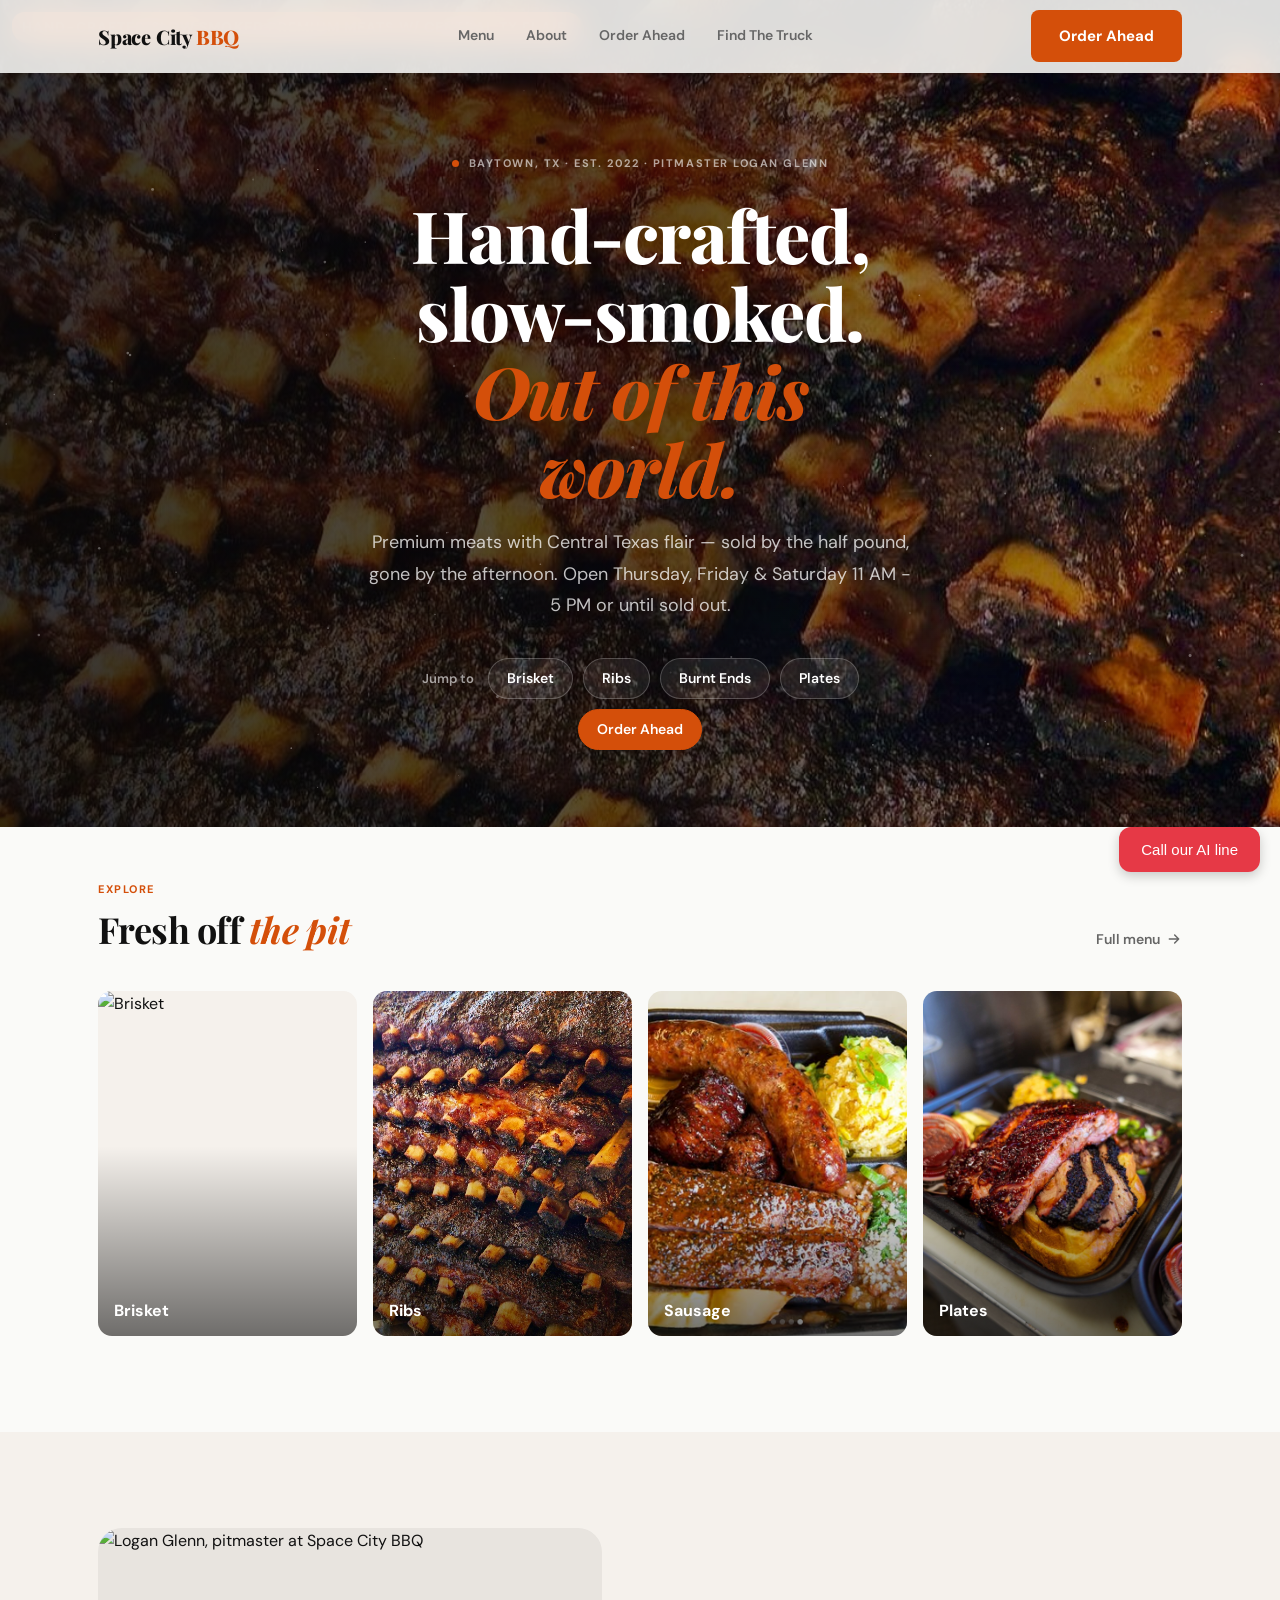
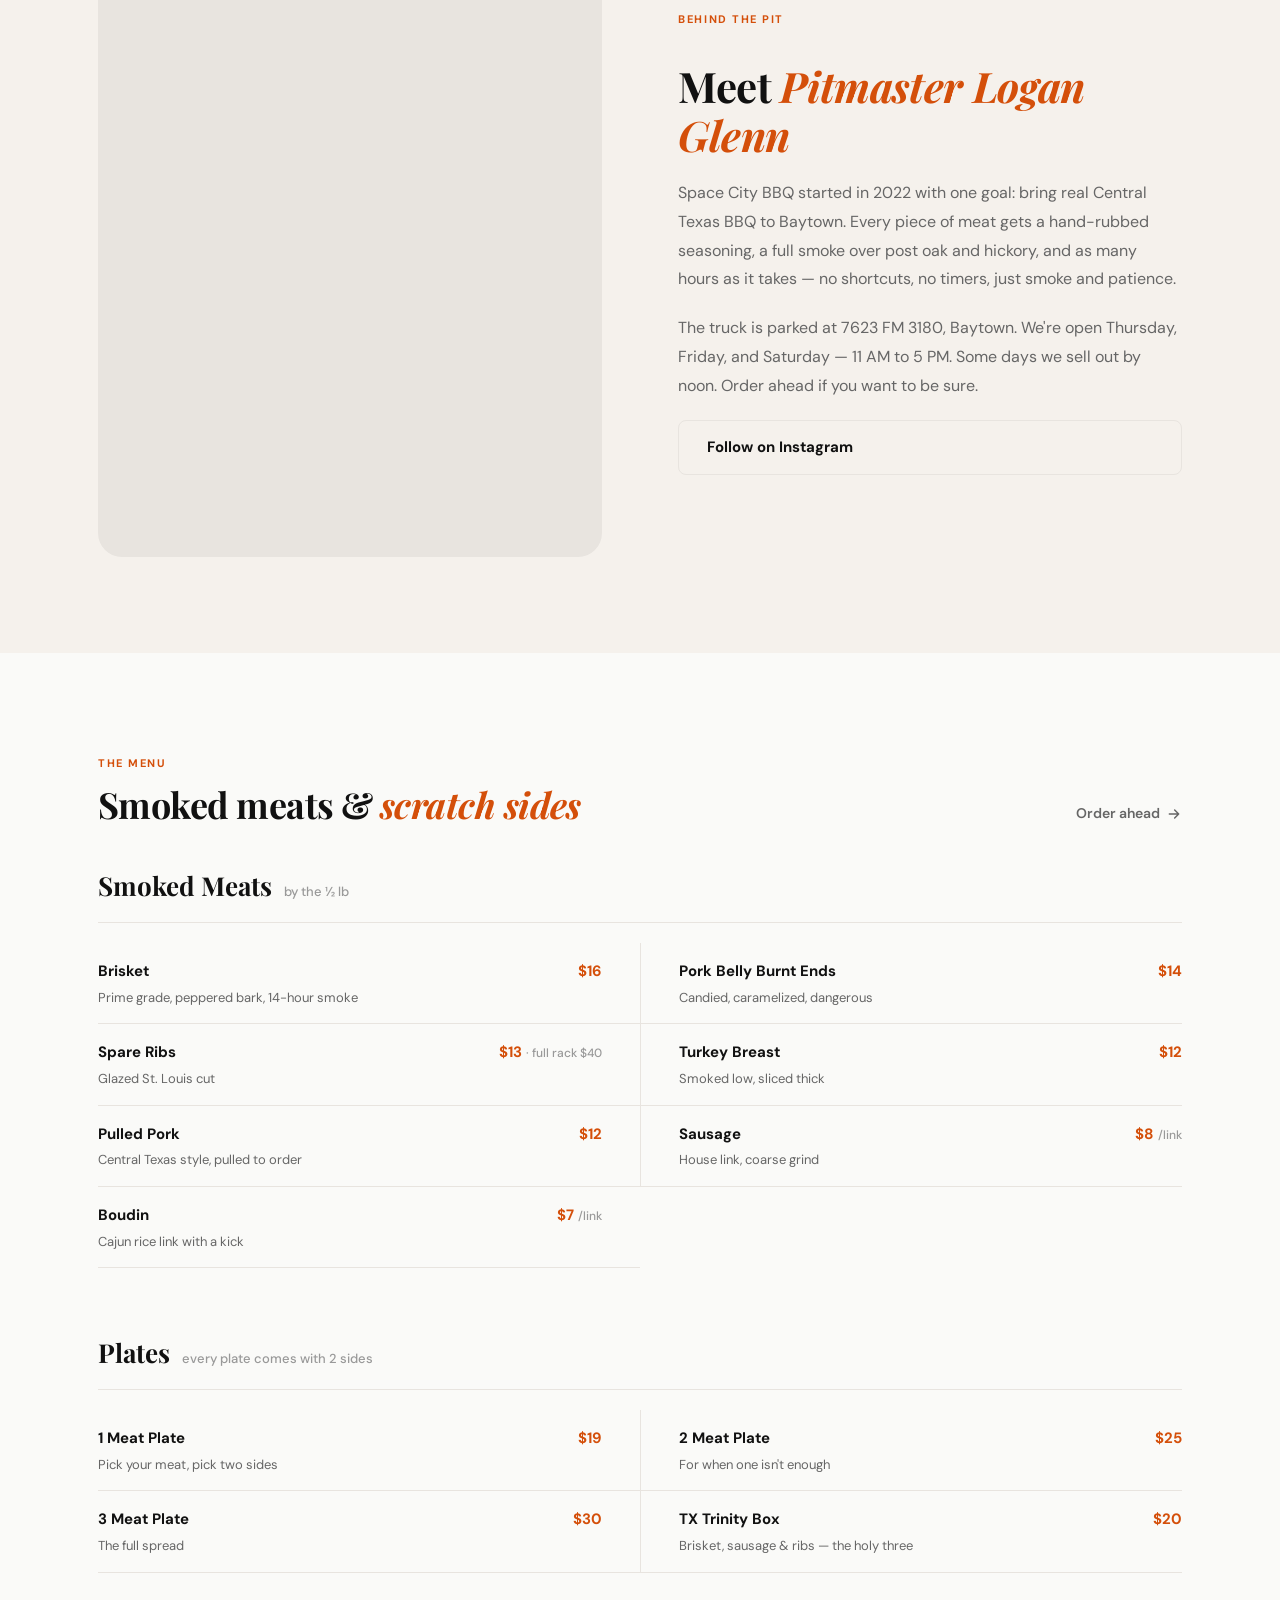
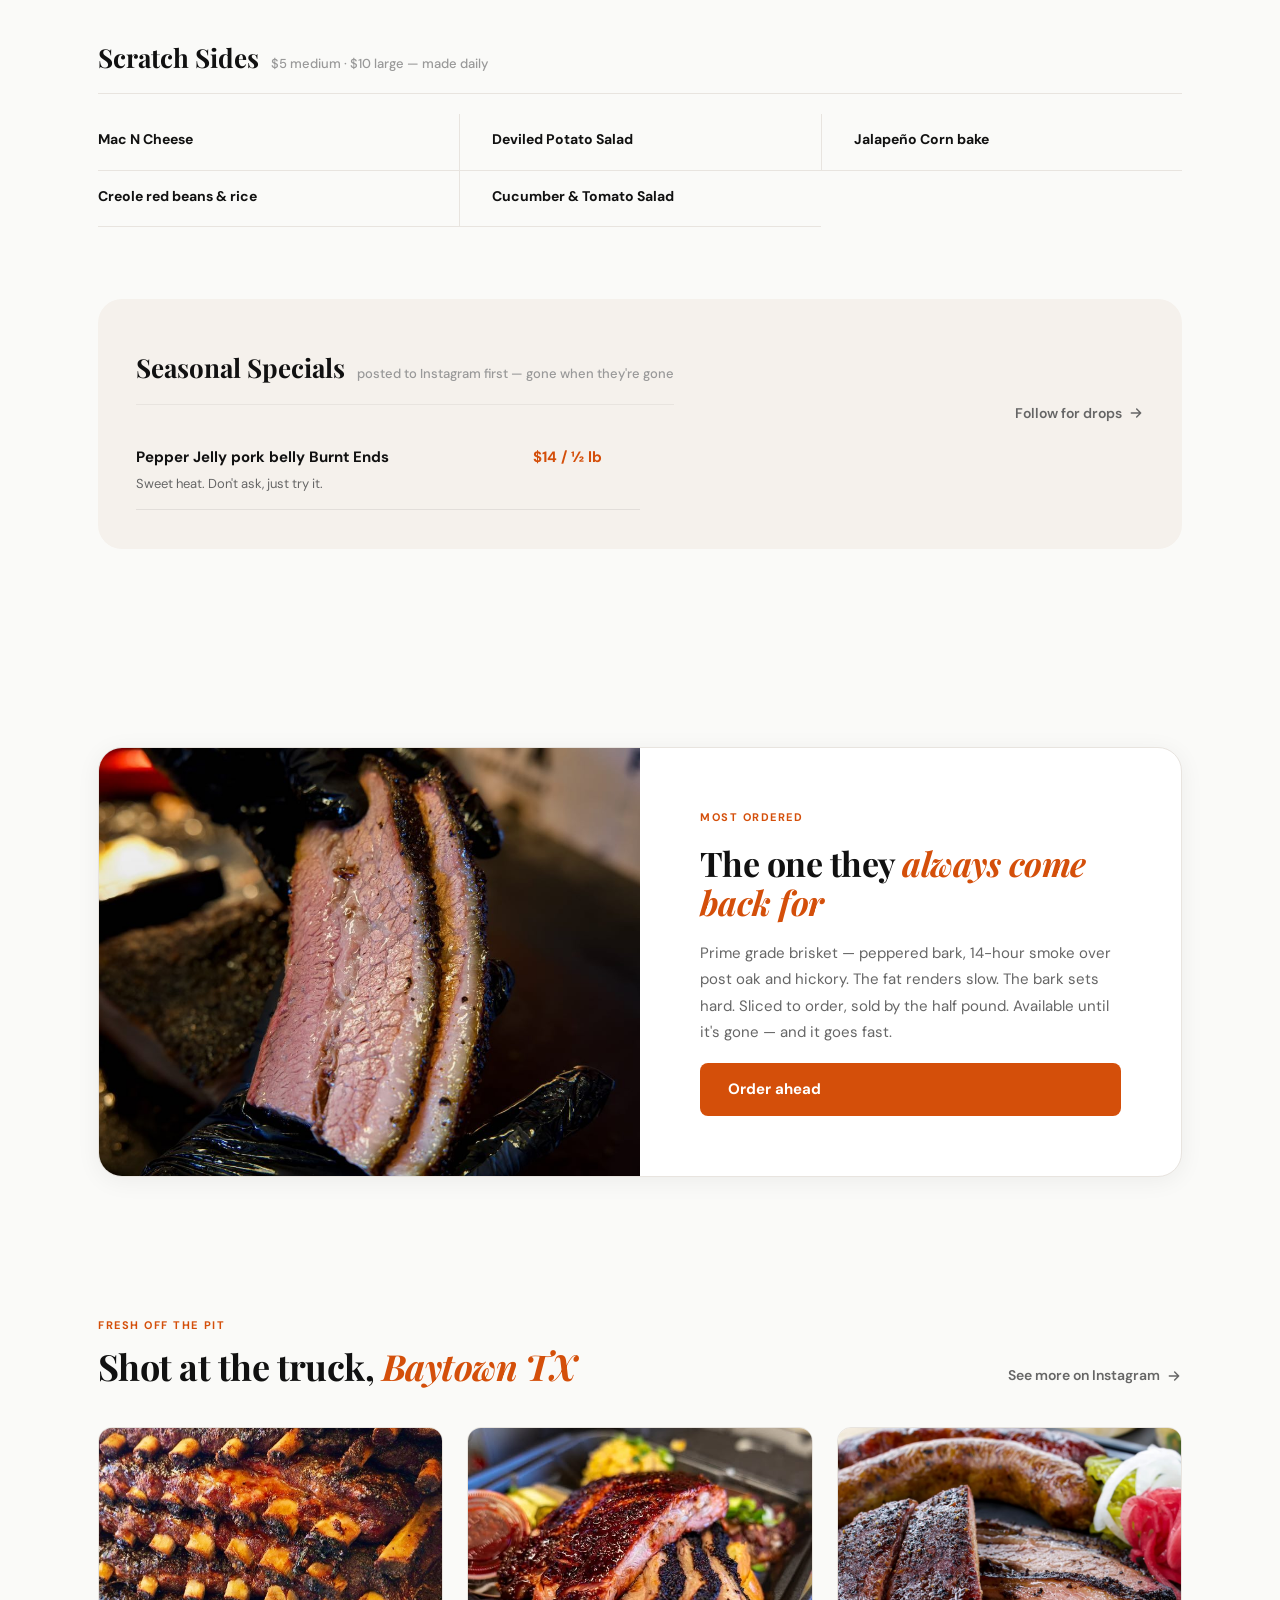
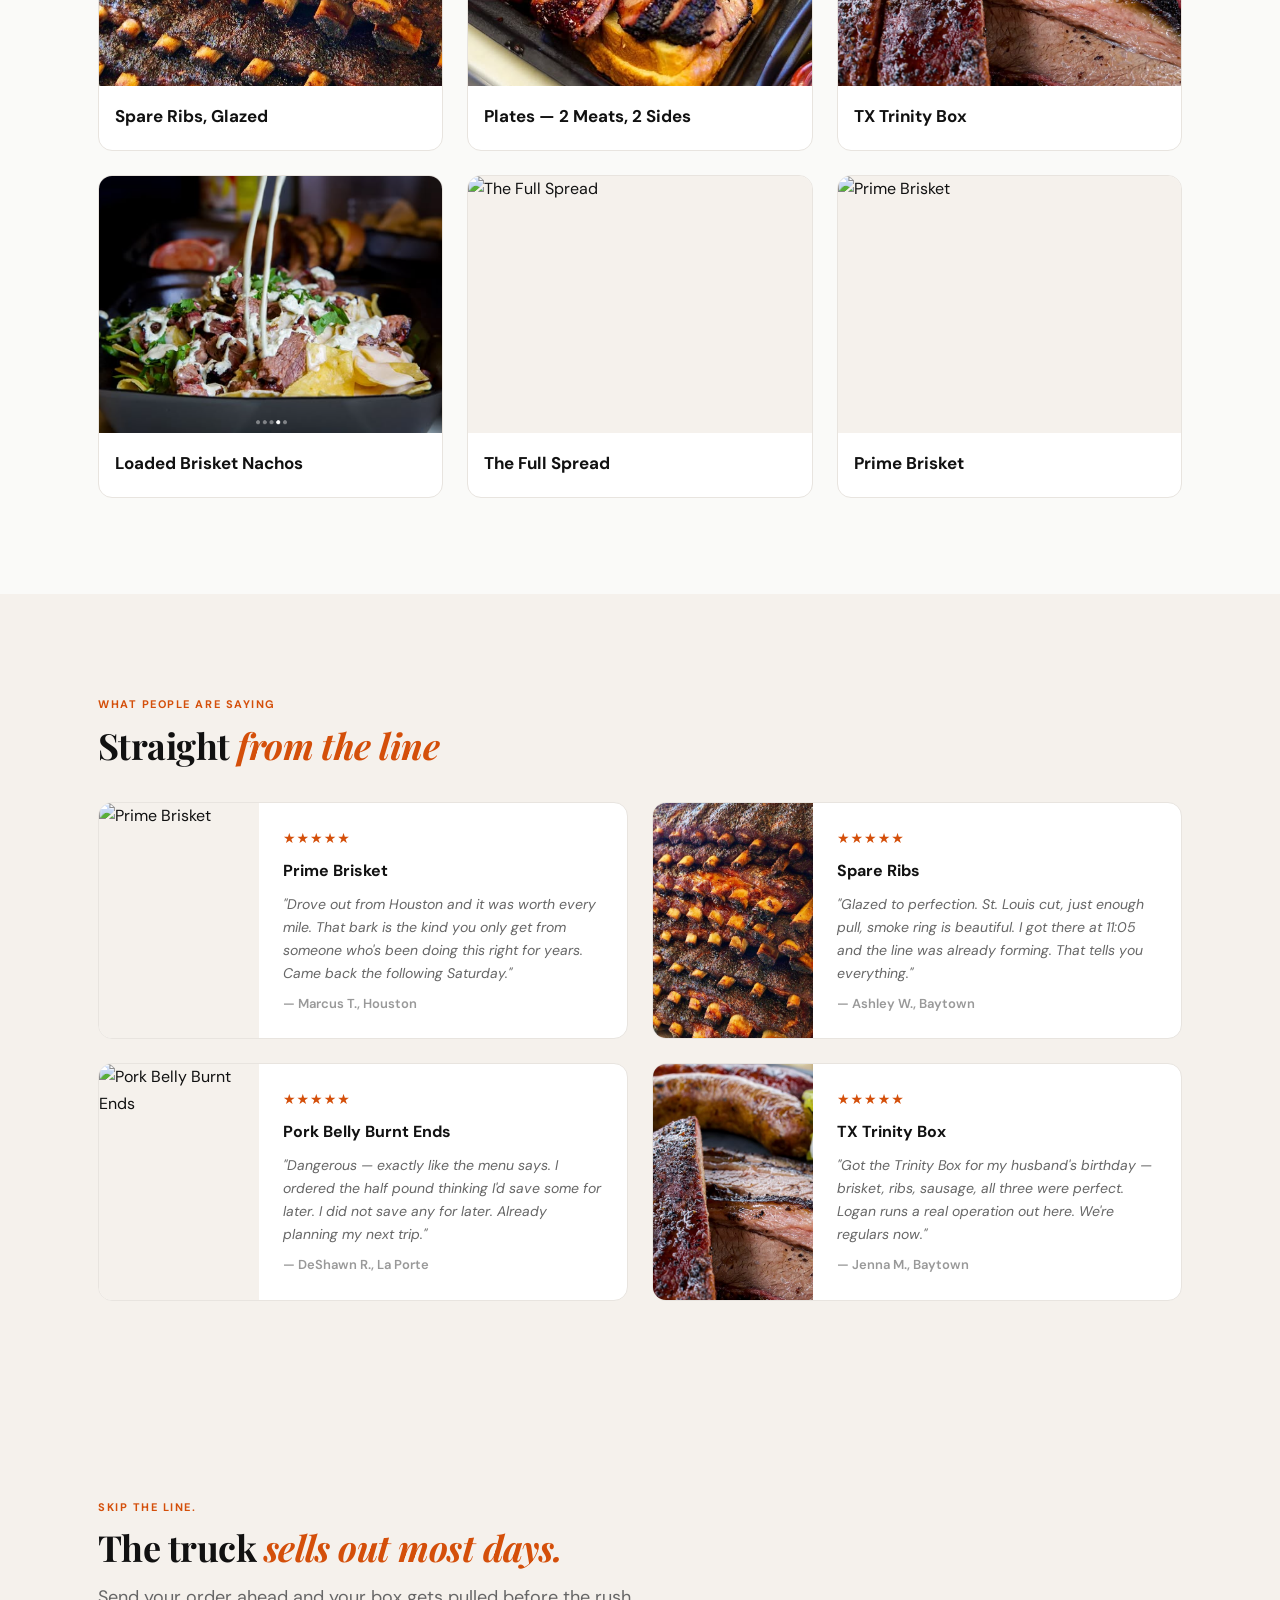
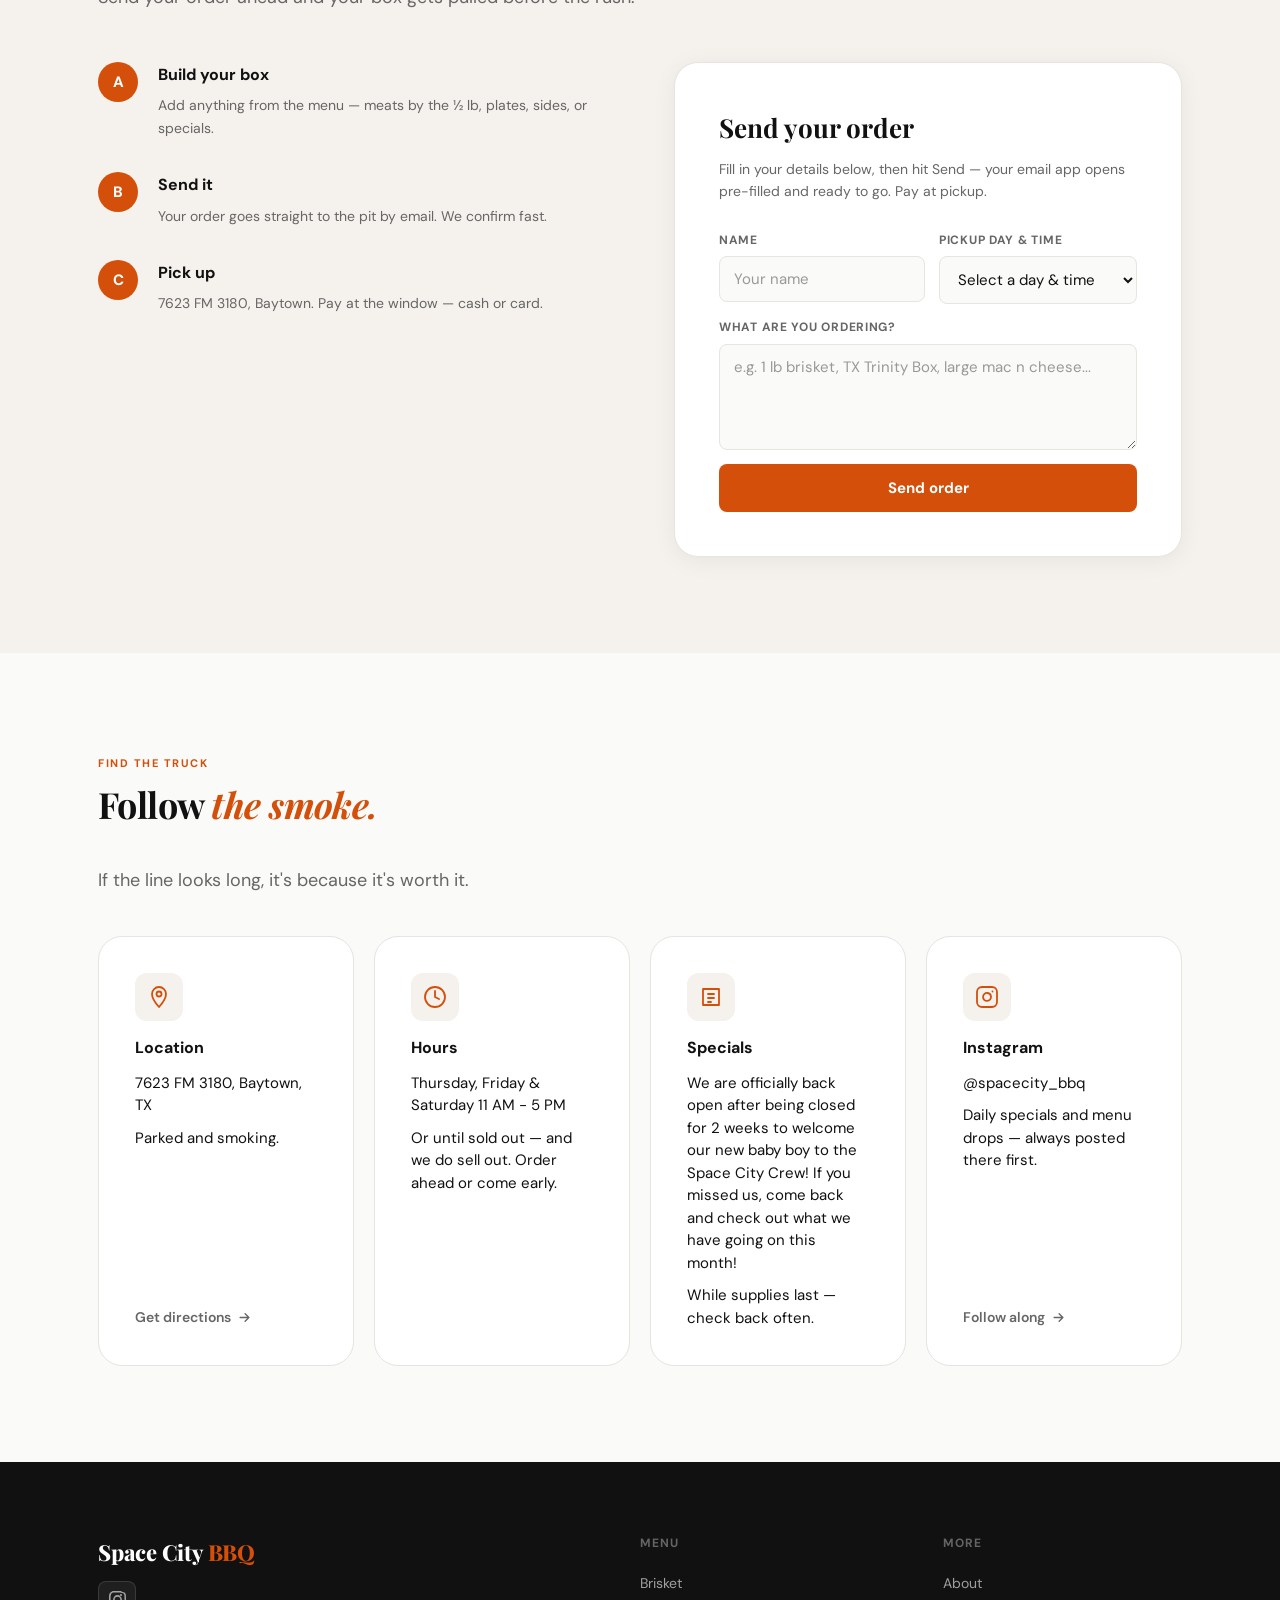
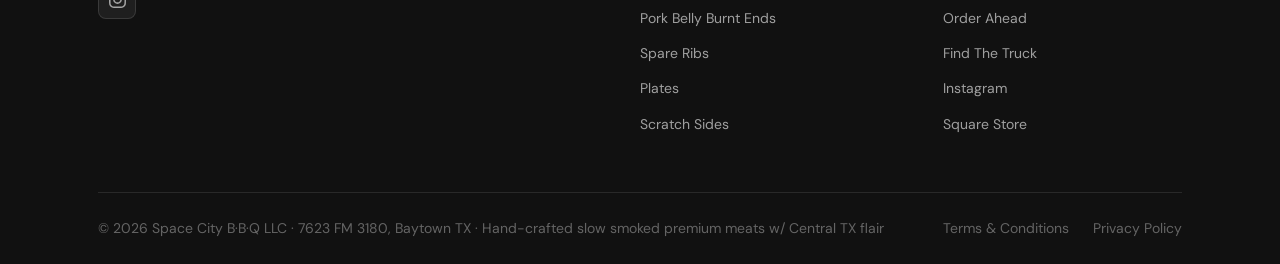
==== commit d52258e9: "Add AI phone line test widget to homepage Co-Authored-By: Claude Opus 5 <noreply@anthropic.com>" ====
--- a/index.html
+++ b/index.html
@@ -565,5 +565,36 @@
       });
     }
   </script>
+
+<!-- AI phone line test widget -->
+<div id="ai-line-widget" style="position:fixed;bottom:20px;right:20px;z-index:9999;font-family:-apple-system,sans-serif;">
+  <button id="aiLineCallBtn" style="background:#e63946;color:#fff;border:none;padding:14px 22px;font-size:15px;border-radius:12px;cursor:pointer;box-shadow:0 4px 12px rgba(0,0,0,0.2);">
+    Call our AI line
+  </button>
+  <div id="aiLineStatus" style="margin-top:8px;font-size:13px;color:#555;text-align:center;"></div>
+</div>
+
+<script src="https://sdk.twilio.com/js/voice/releases/2.11.1/twilio.min.js"></script>
+<script>
+  (function () {
+    const statusEl = document.getElementById('aiLineStatus');
+    const btn = document.getElementById('aiLineCallBtn');
+    let device;
+
+    async function setup() {
+      const res = await fetch('https://spacecity-ai-line-calahgraphix11-8151s-projects.vercel.app/api/token');
+      const data = await res.json();
+      device = new Twilio.Device(data.token);
+    }
+
+    btn.onclick = async () => {
+      if (!device) await setup();
+      statusEl.textContent = 'Calling...';
+      const call = await device.connect();
+      call.on('accept', () => (statusEl.textContent = 'Connected, talk now'));
+      call.on('disconnect', () => (statusEl.textContent = 'Call ended'));
+    };
+  })();
+</script>
 </body>
 </html>
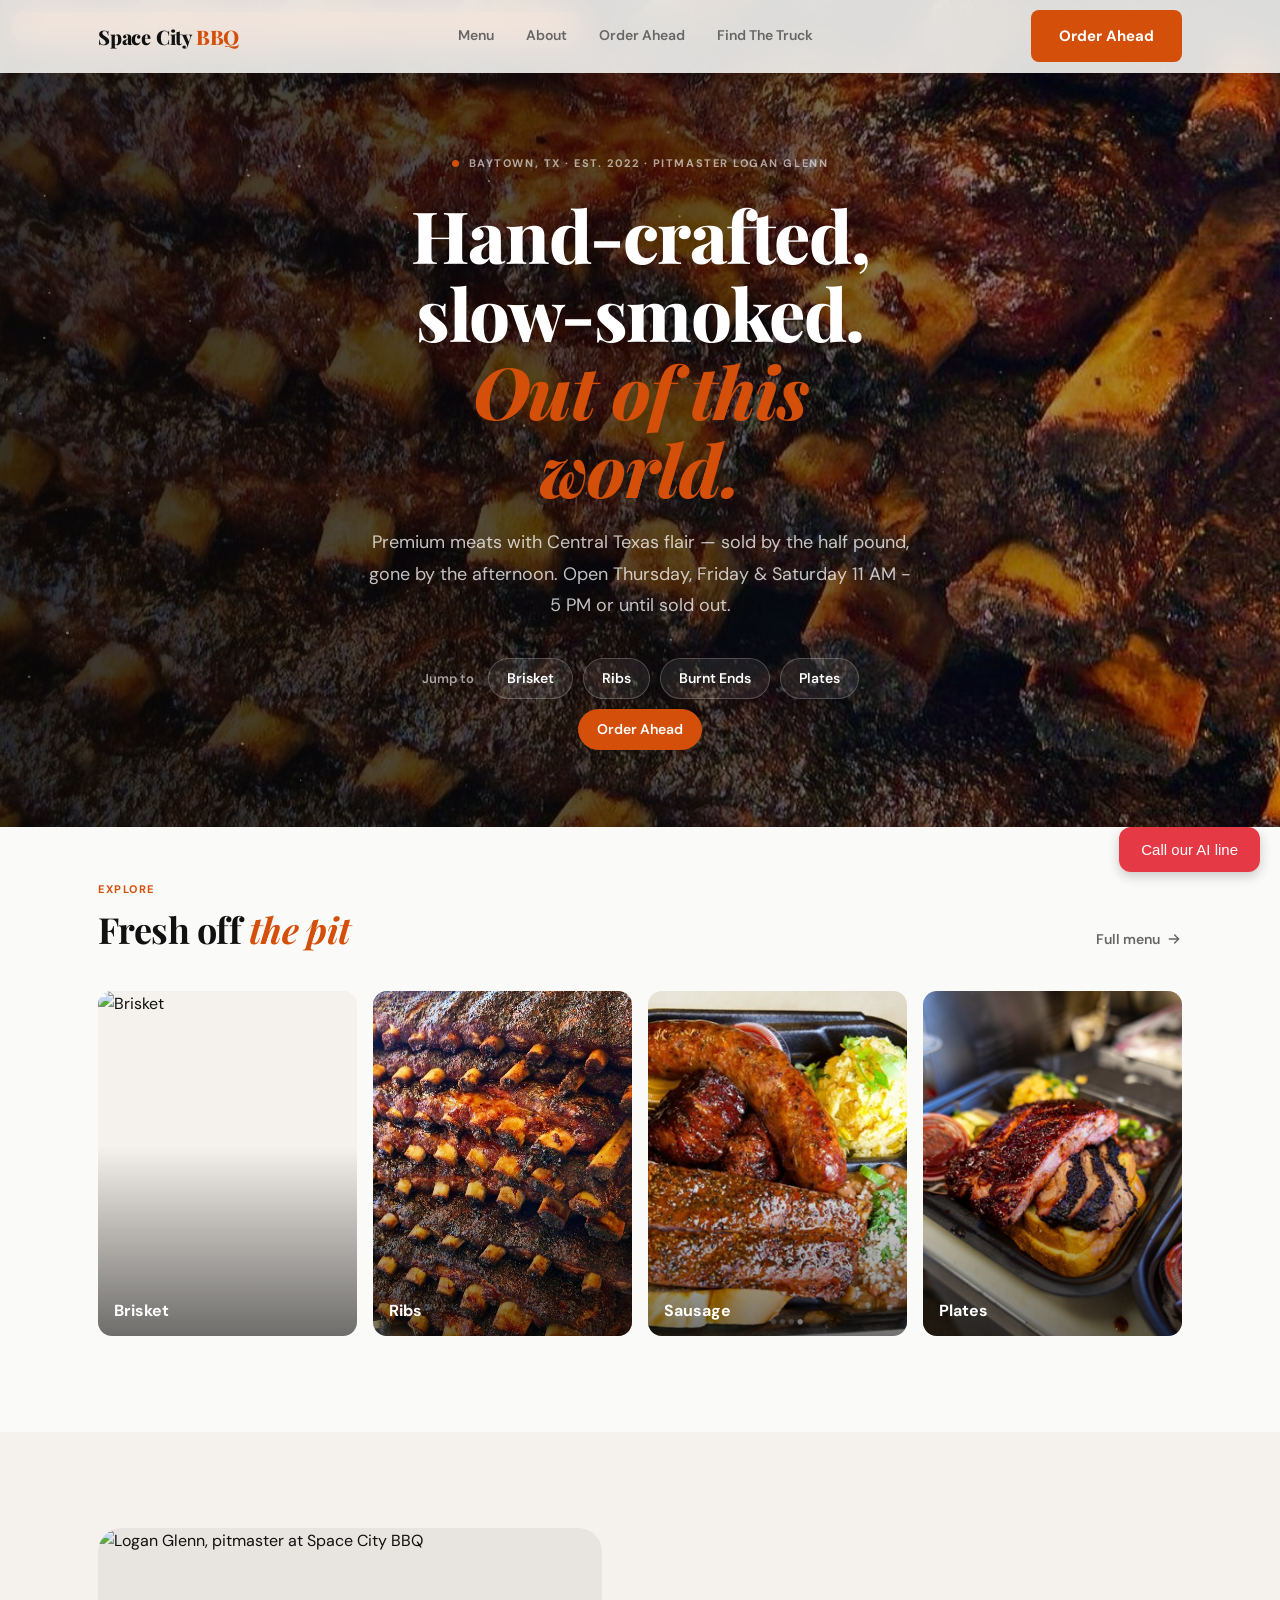
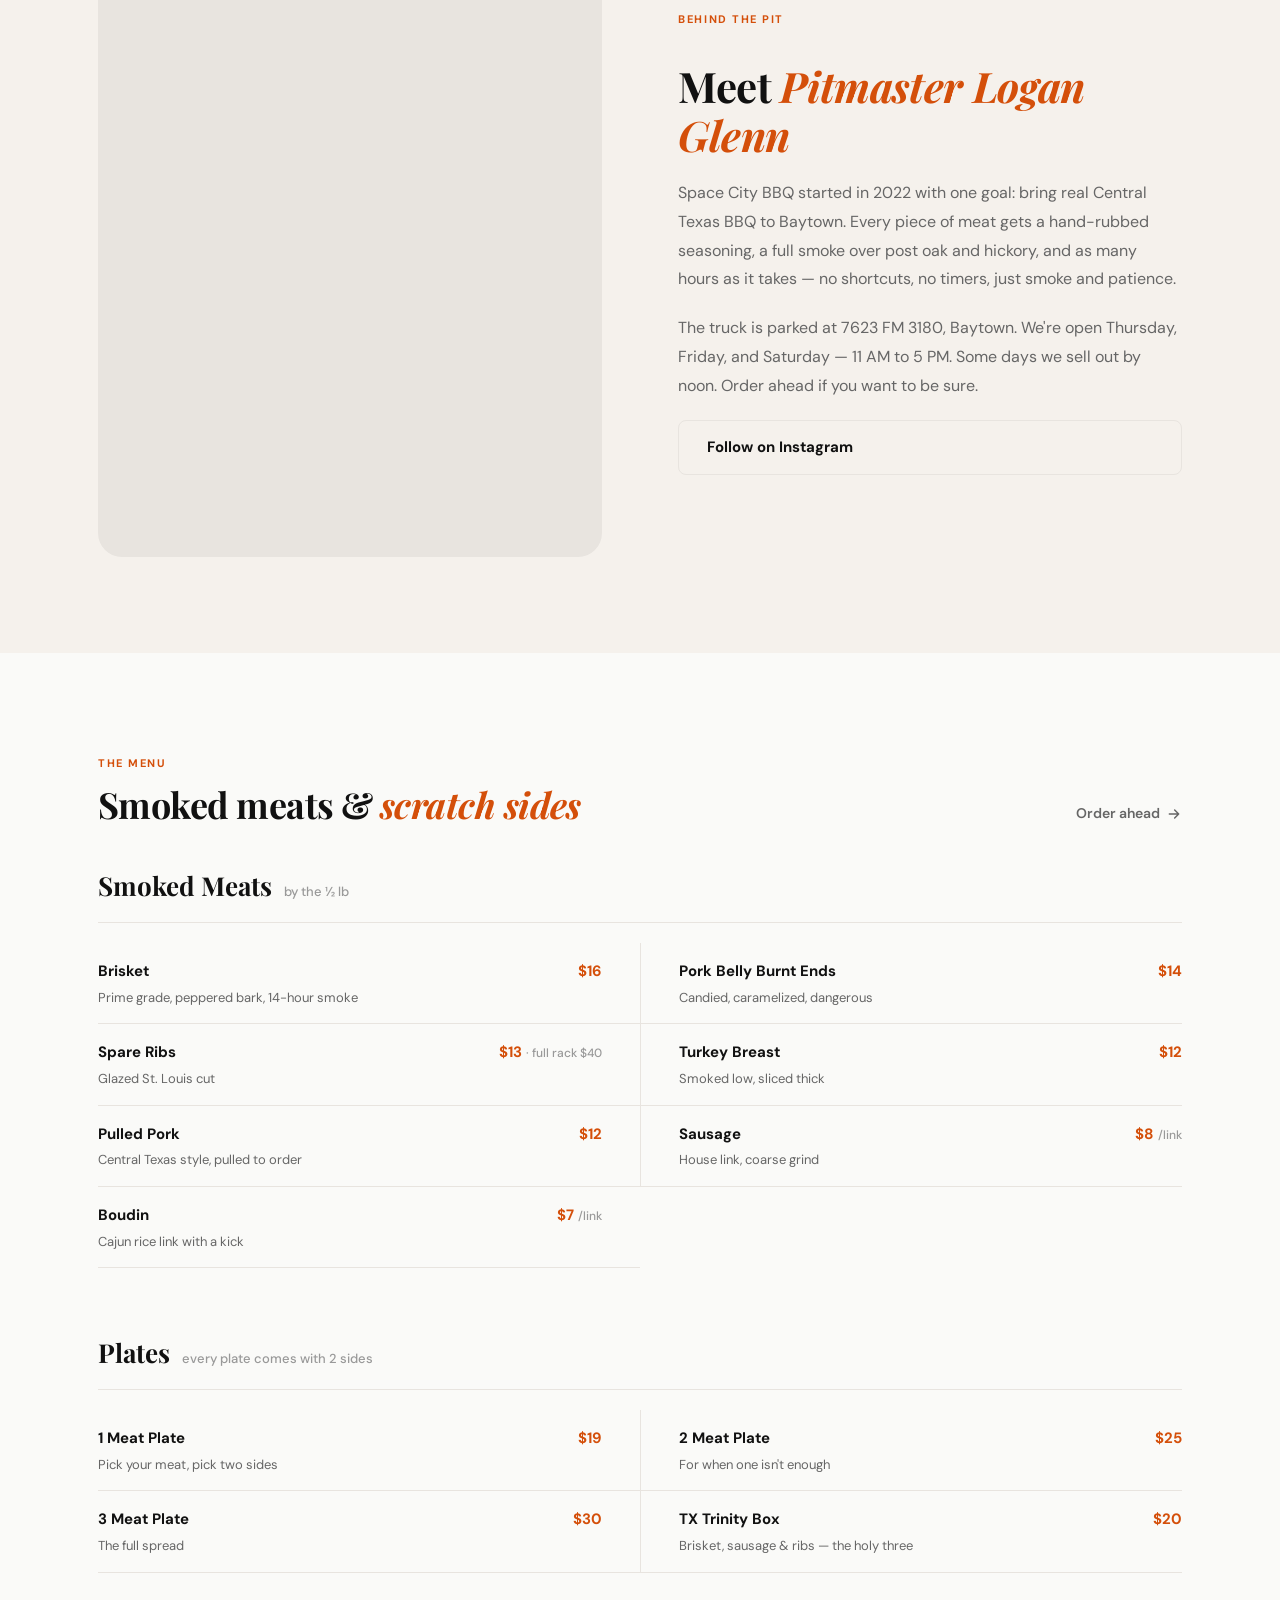
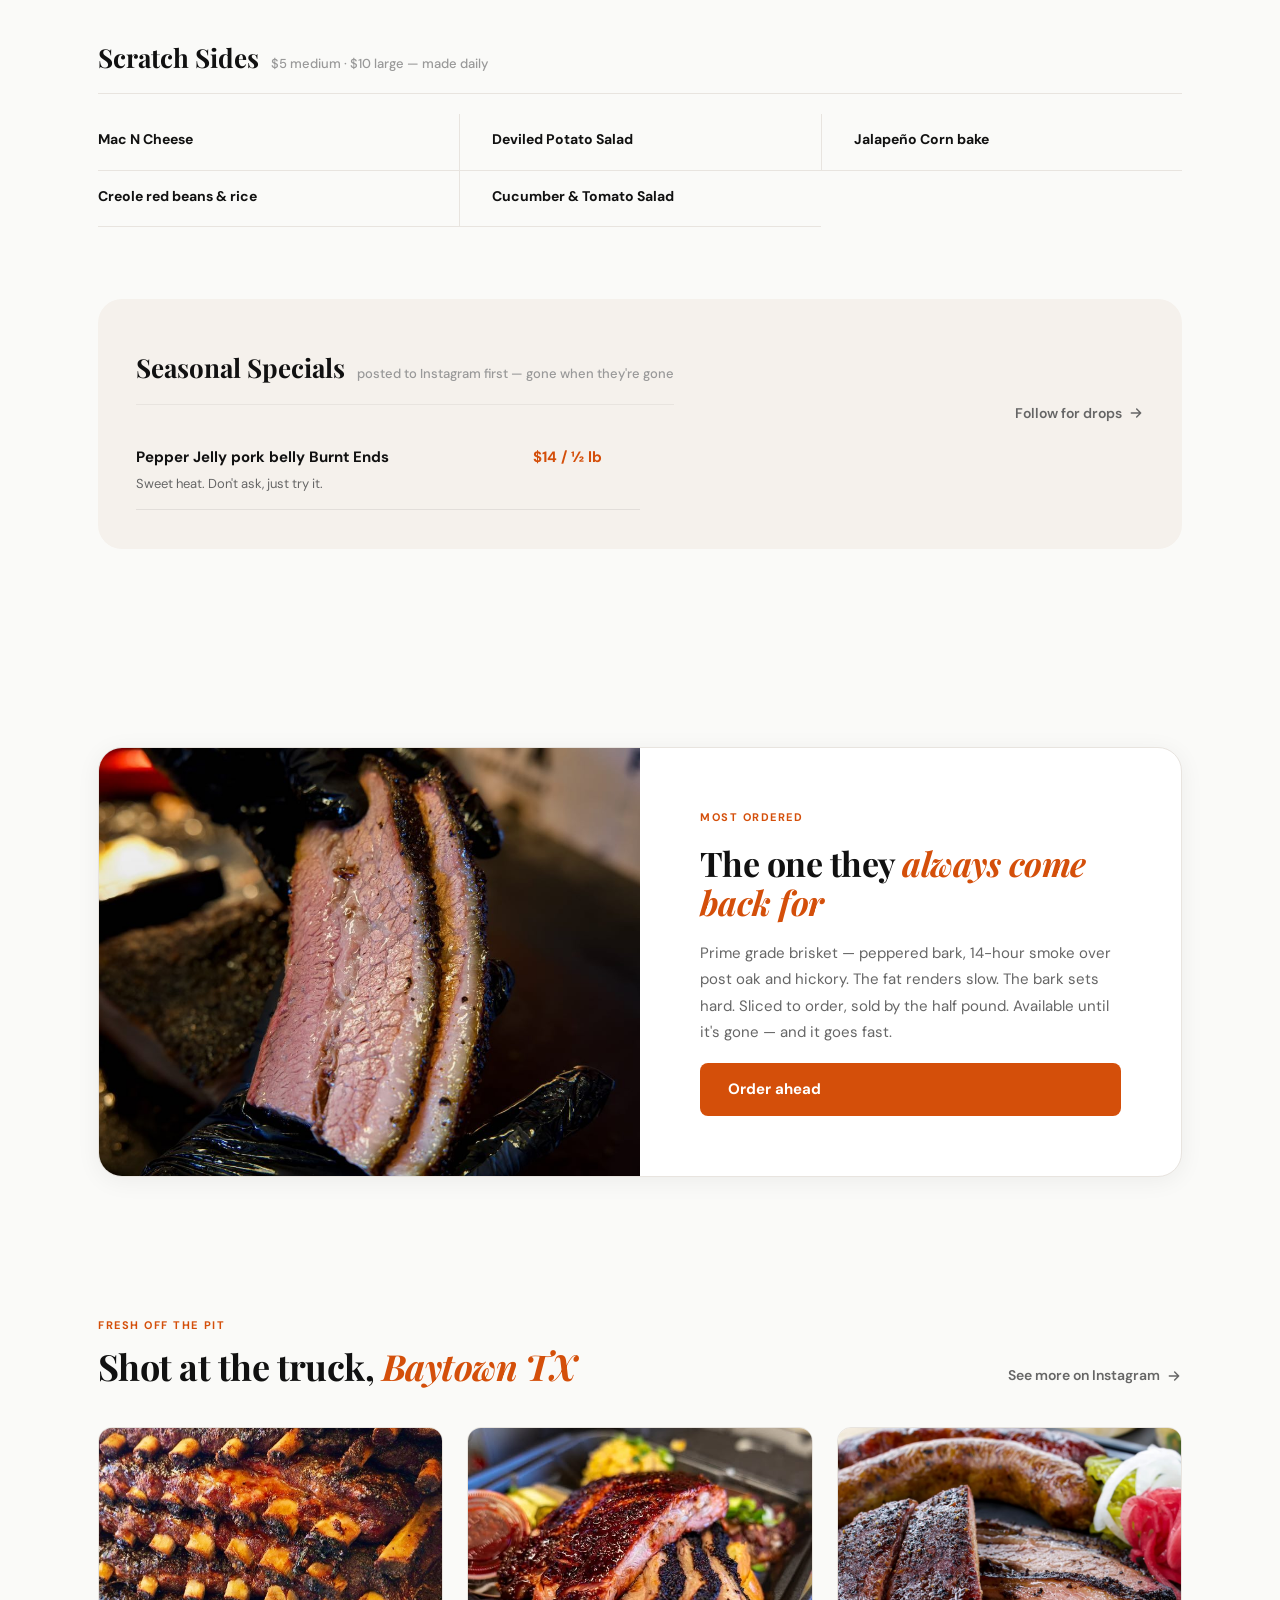
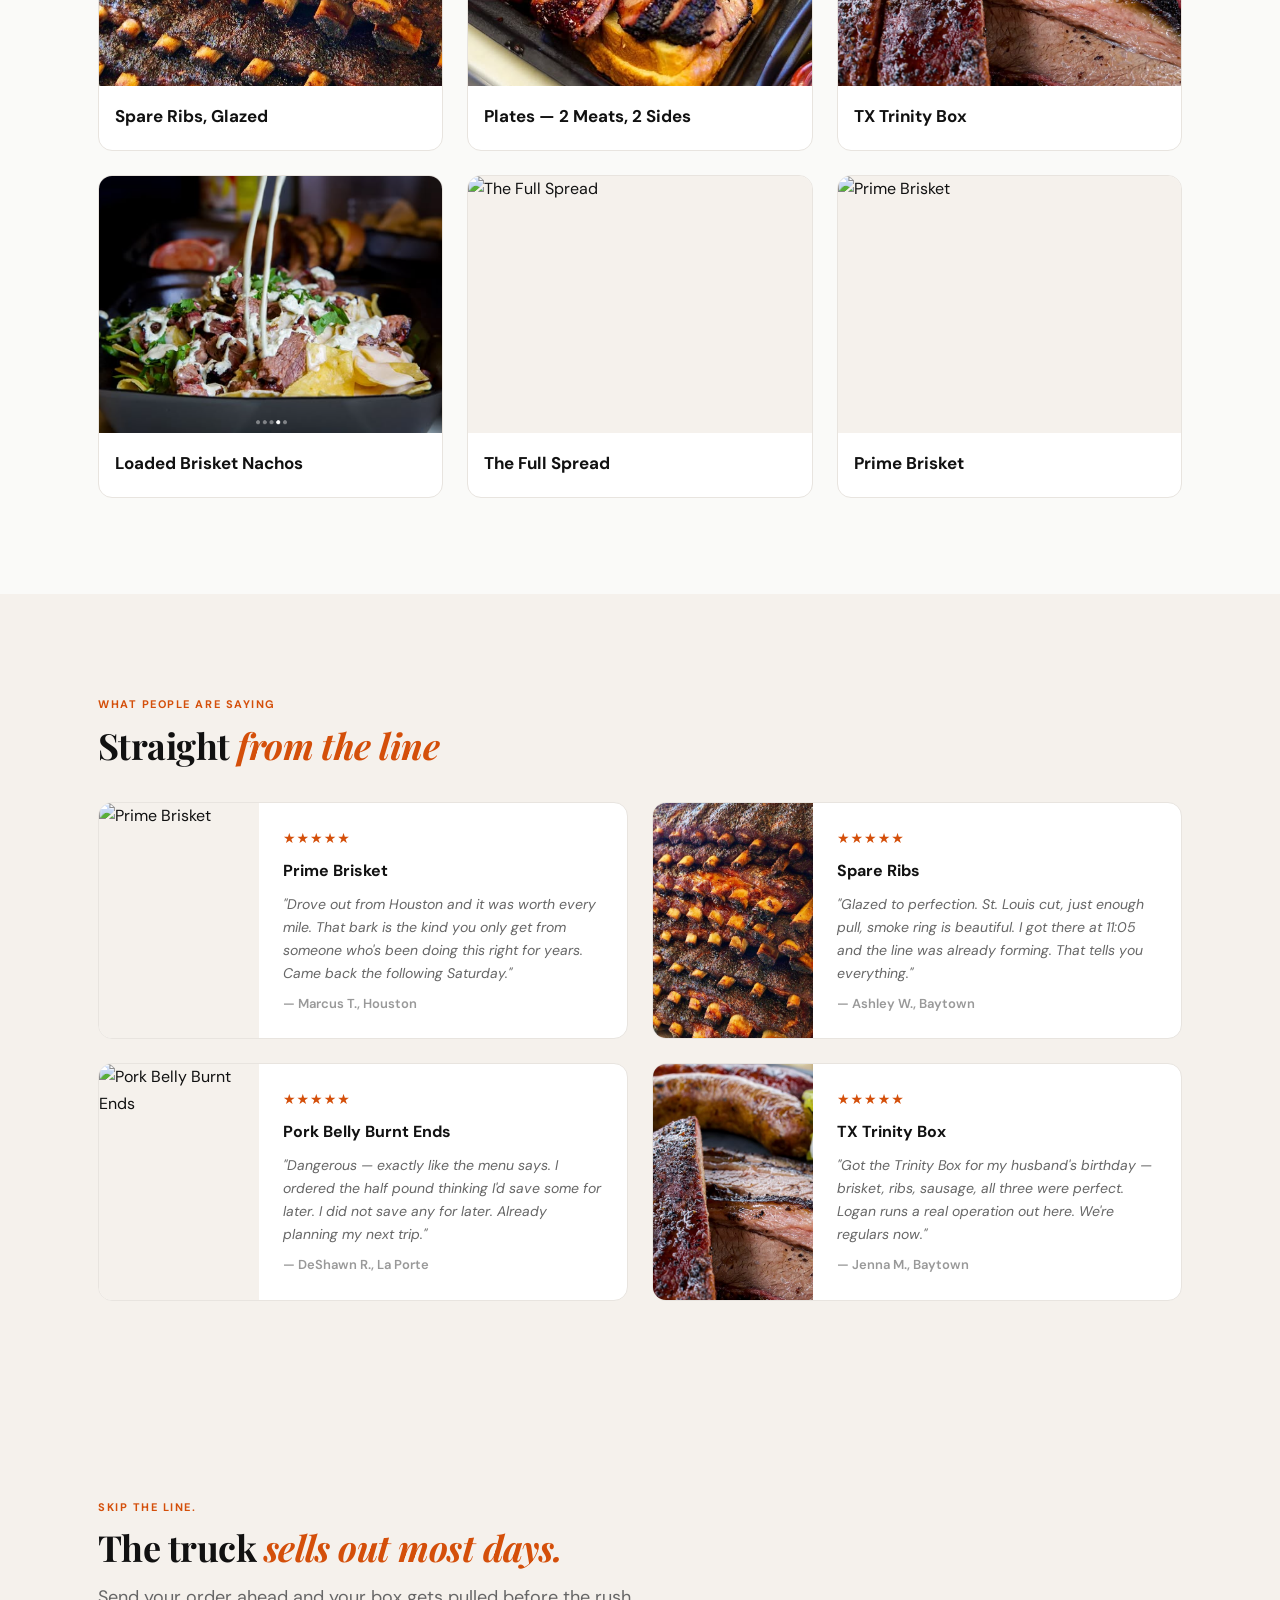
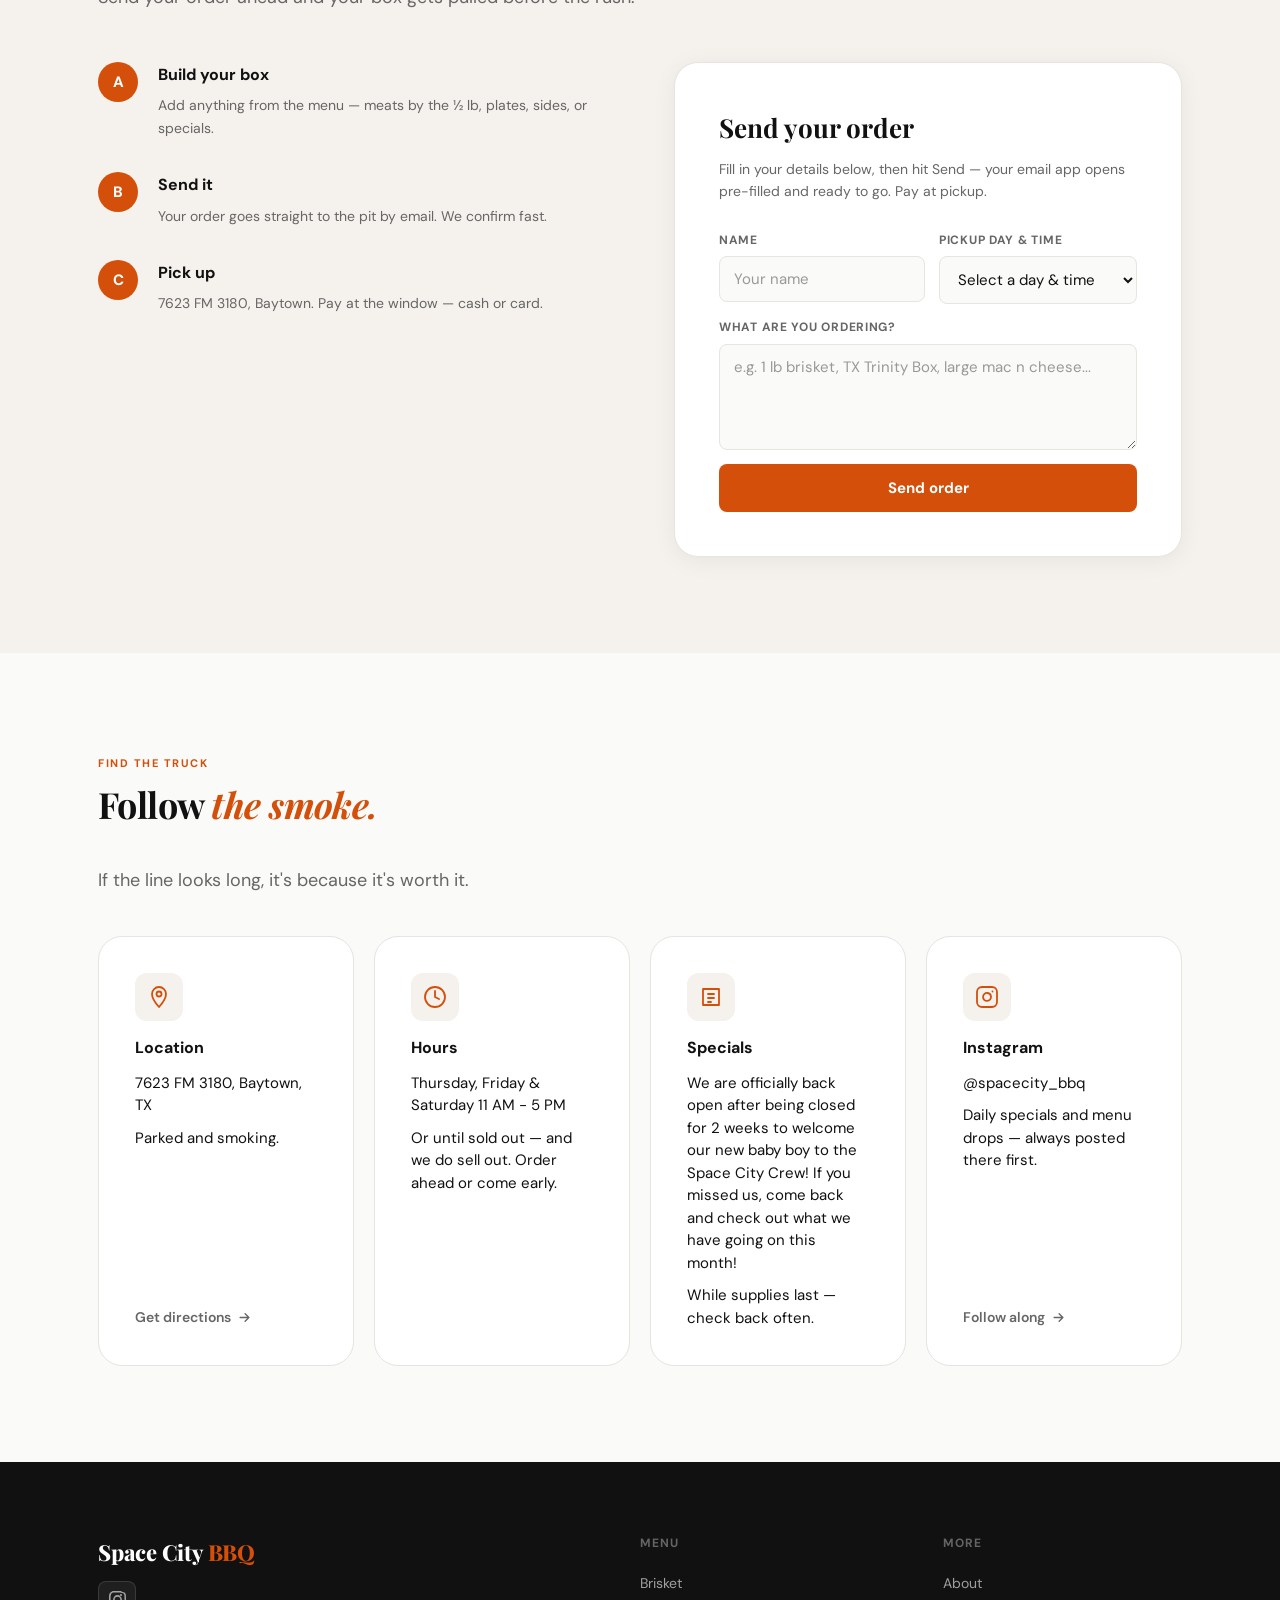
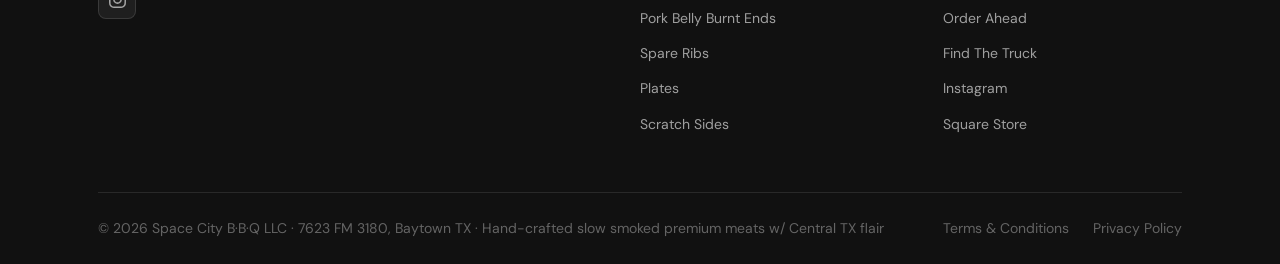
==== commit cef765eb: "Fix broken Twilio SDK CDN link Co-Authored-By: Claude Sonnet 5 <noreply@anthropic.com>" ====
--- a/index.html
+++ b/index.html
@@ -574,7 +574,7 @@
   <div id="aiLineStatus" style="margin-top:8px;font-size:13px;color:#555;text-align:center;"></div>
 </div>
 
-<script src="https://sdk.twilio.com/js/voice/releases/2.11.1/twilio.min.js"></script>
+<script src="https://cdn.jsdelivr.net/npm/@twilio/voice-sdk@2.12.3/dist/twilio.min.js"></script>
 <script>
   (function () {
     const statusEl = document.getElementById('aiLineStatus');
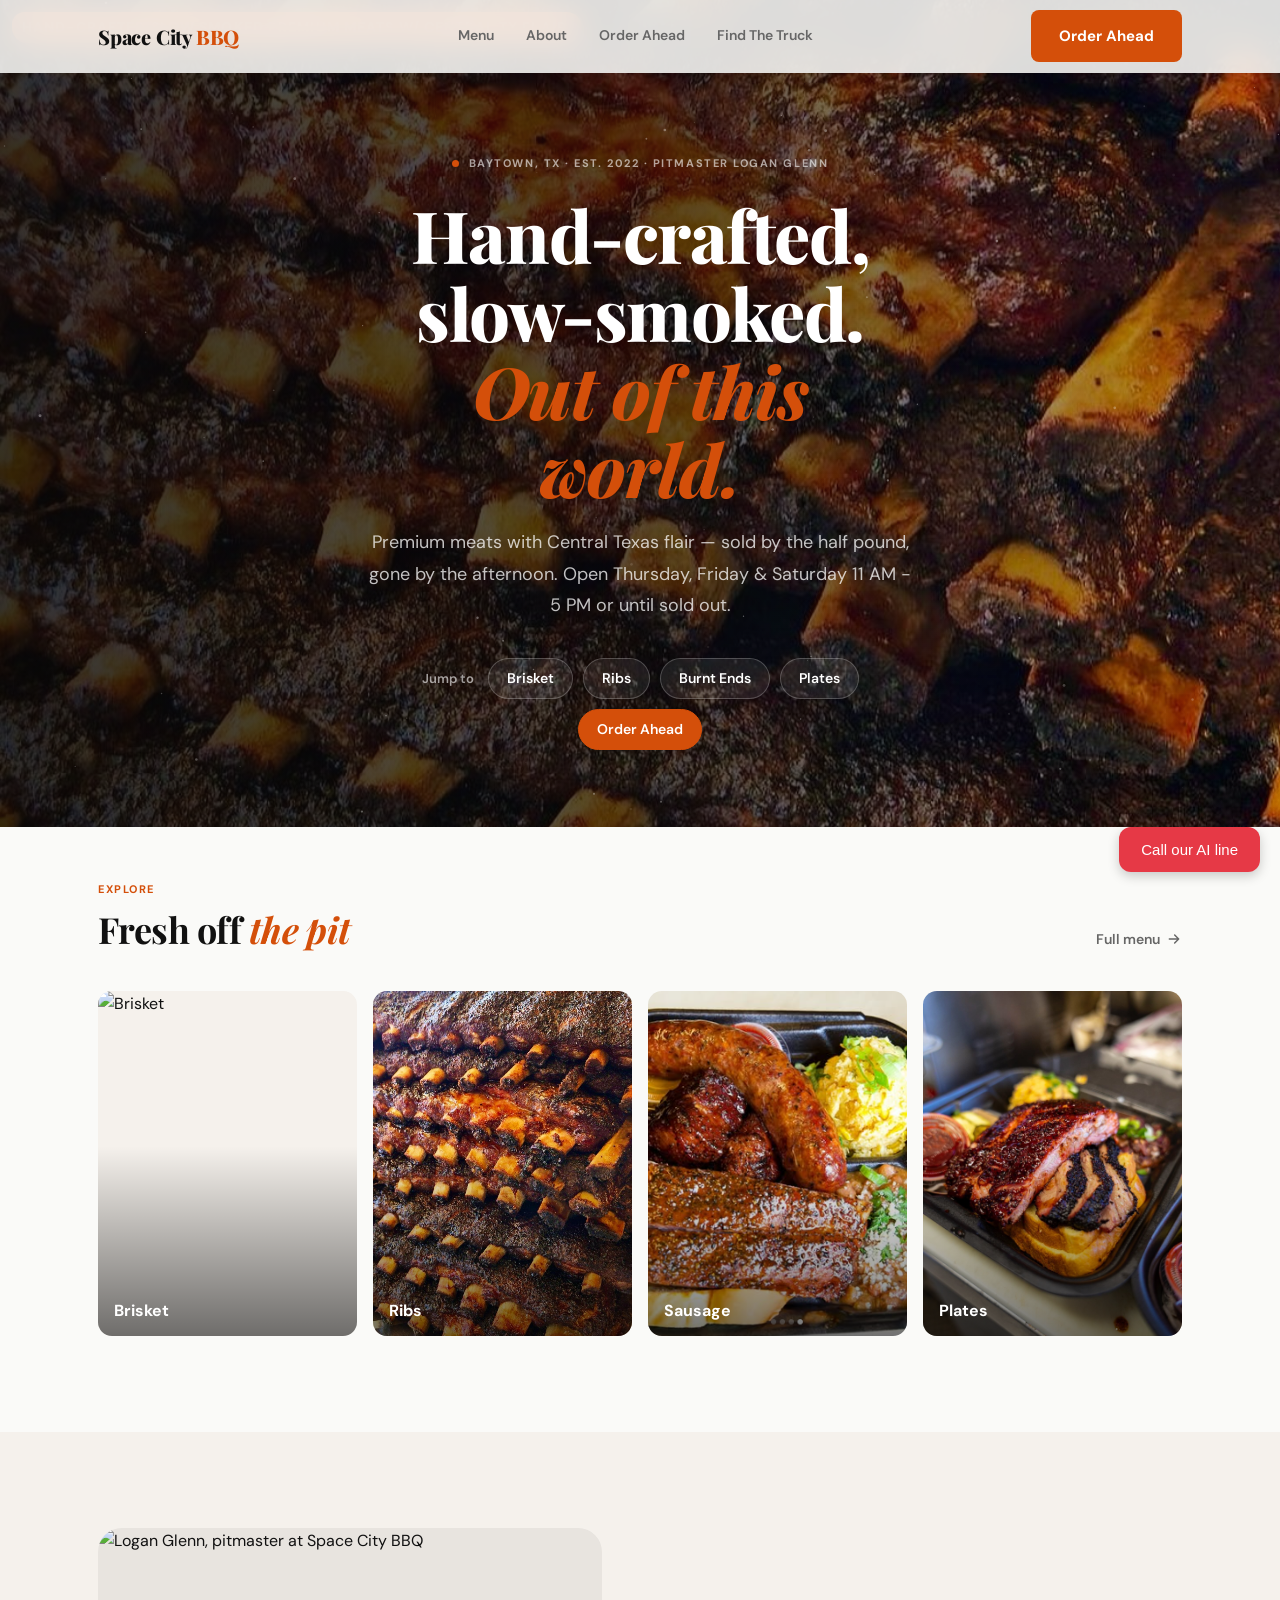
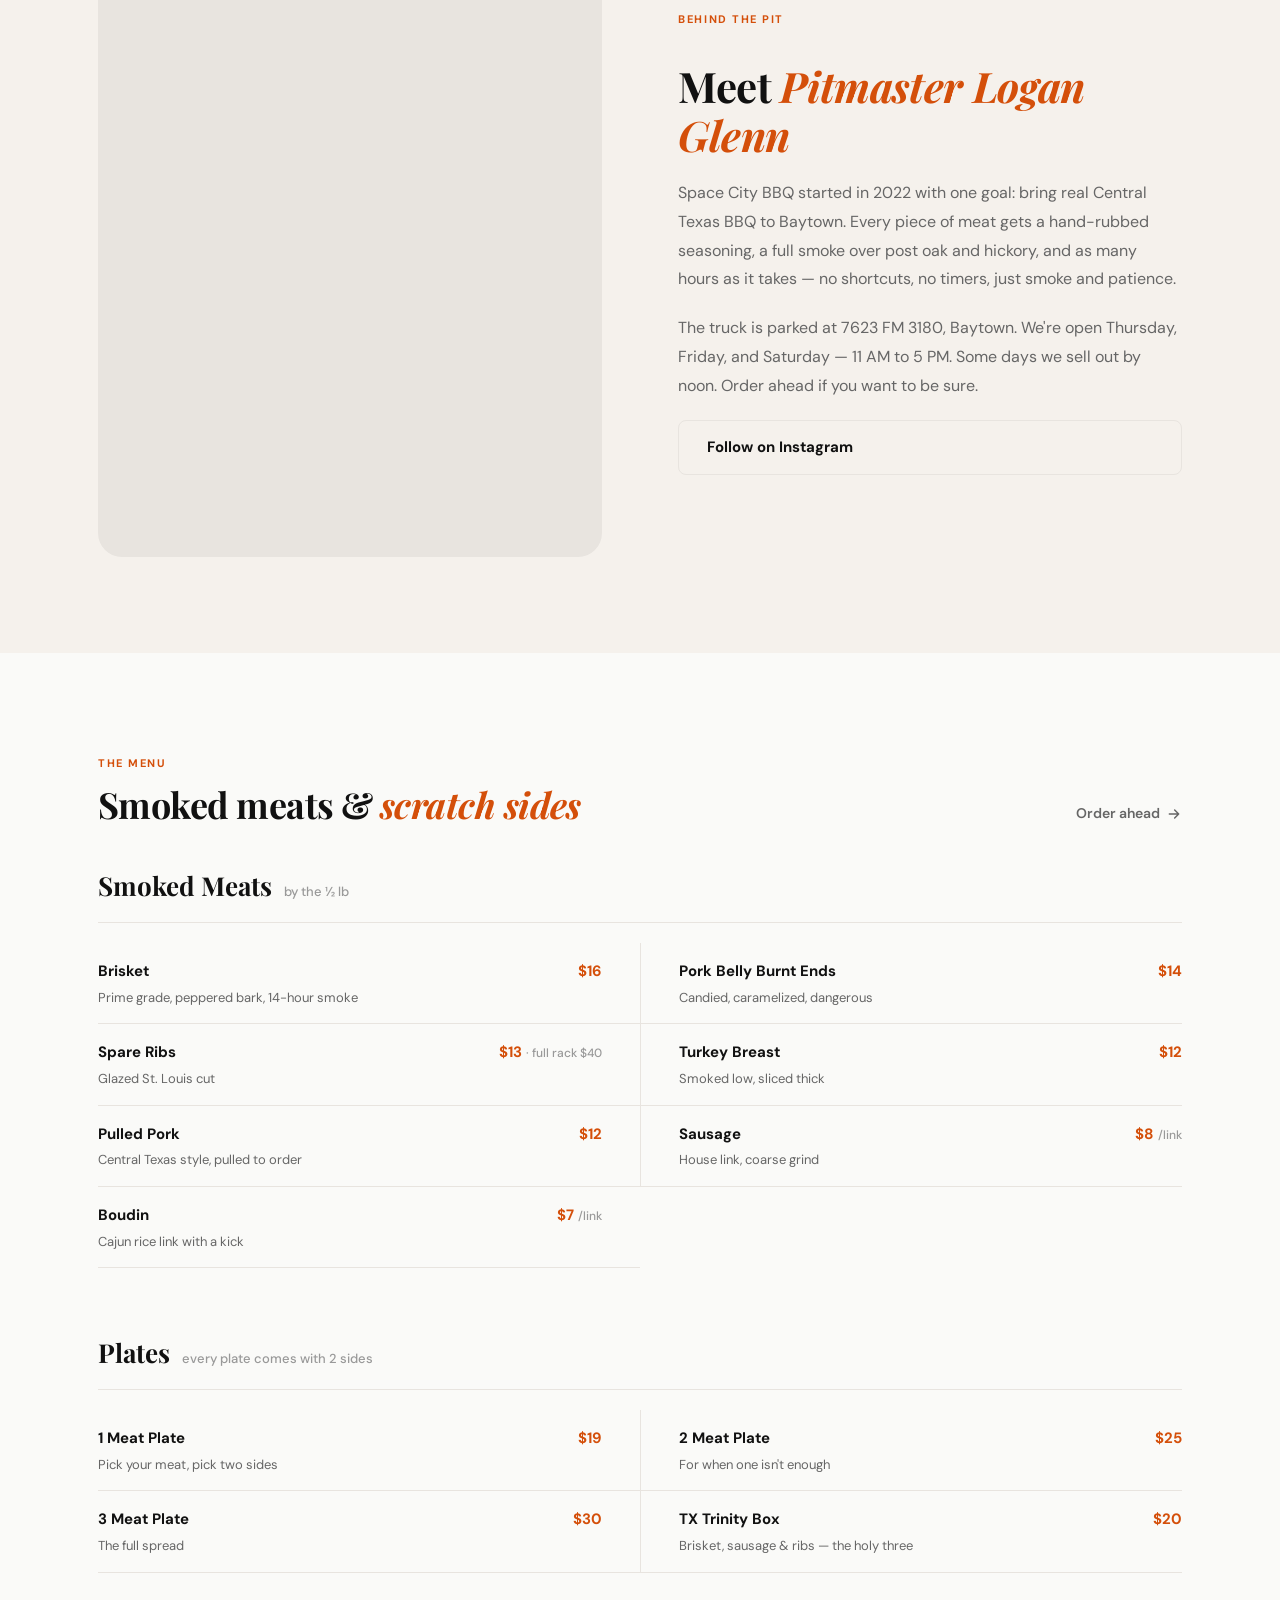
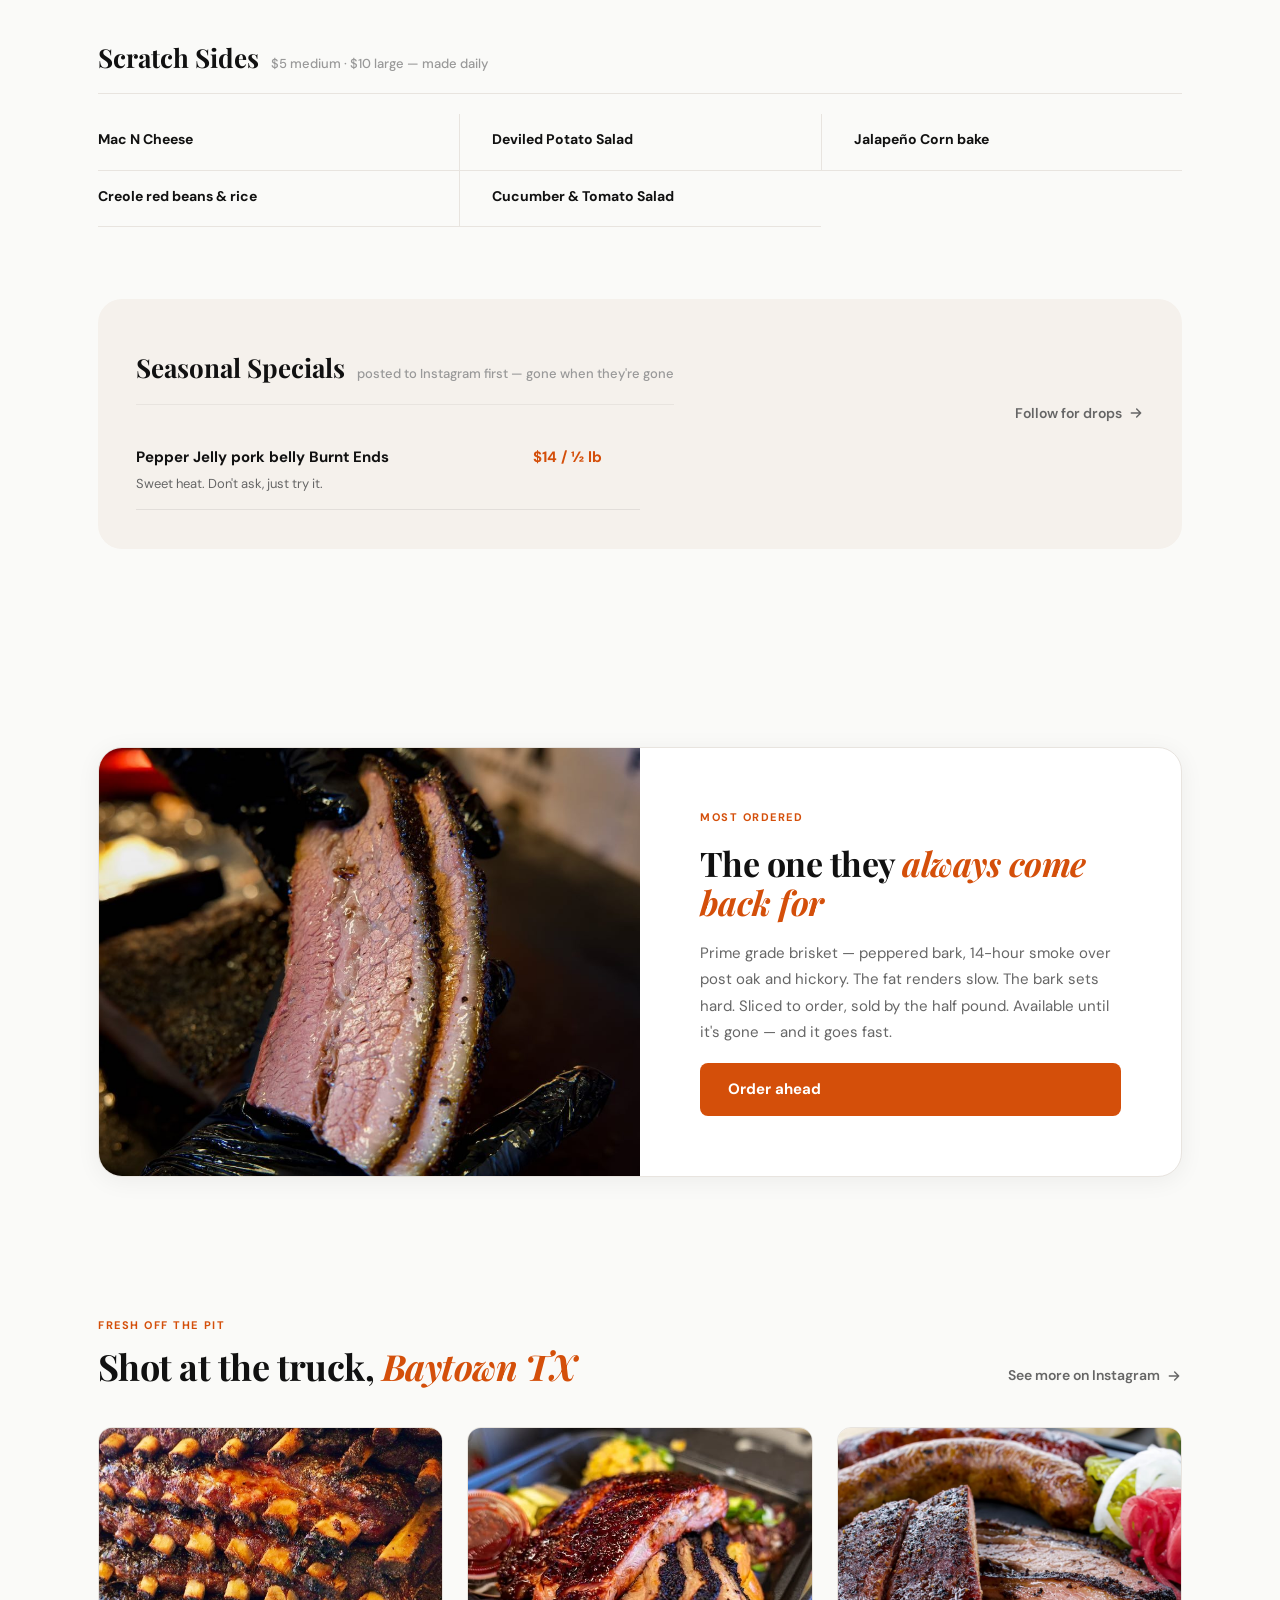
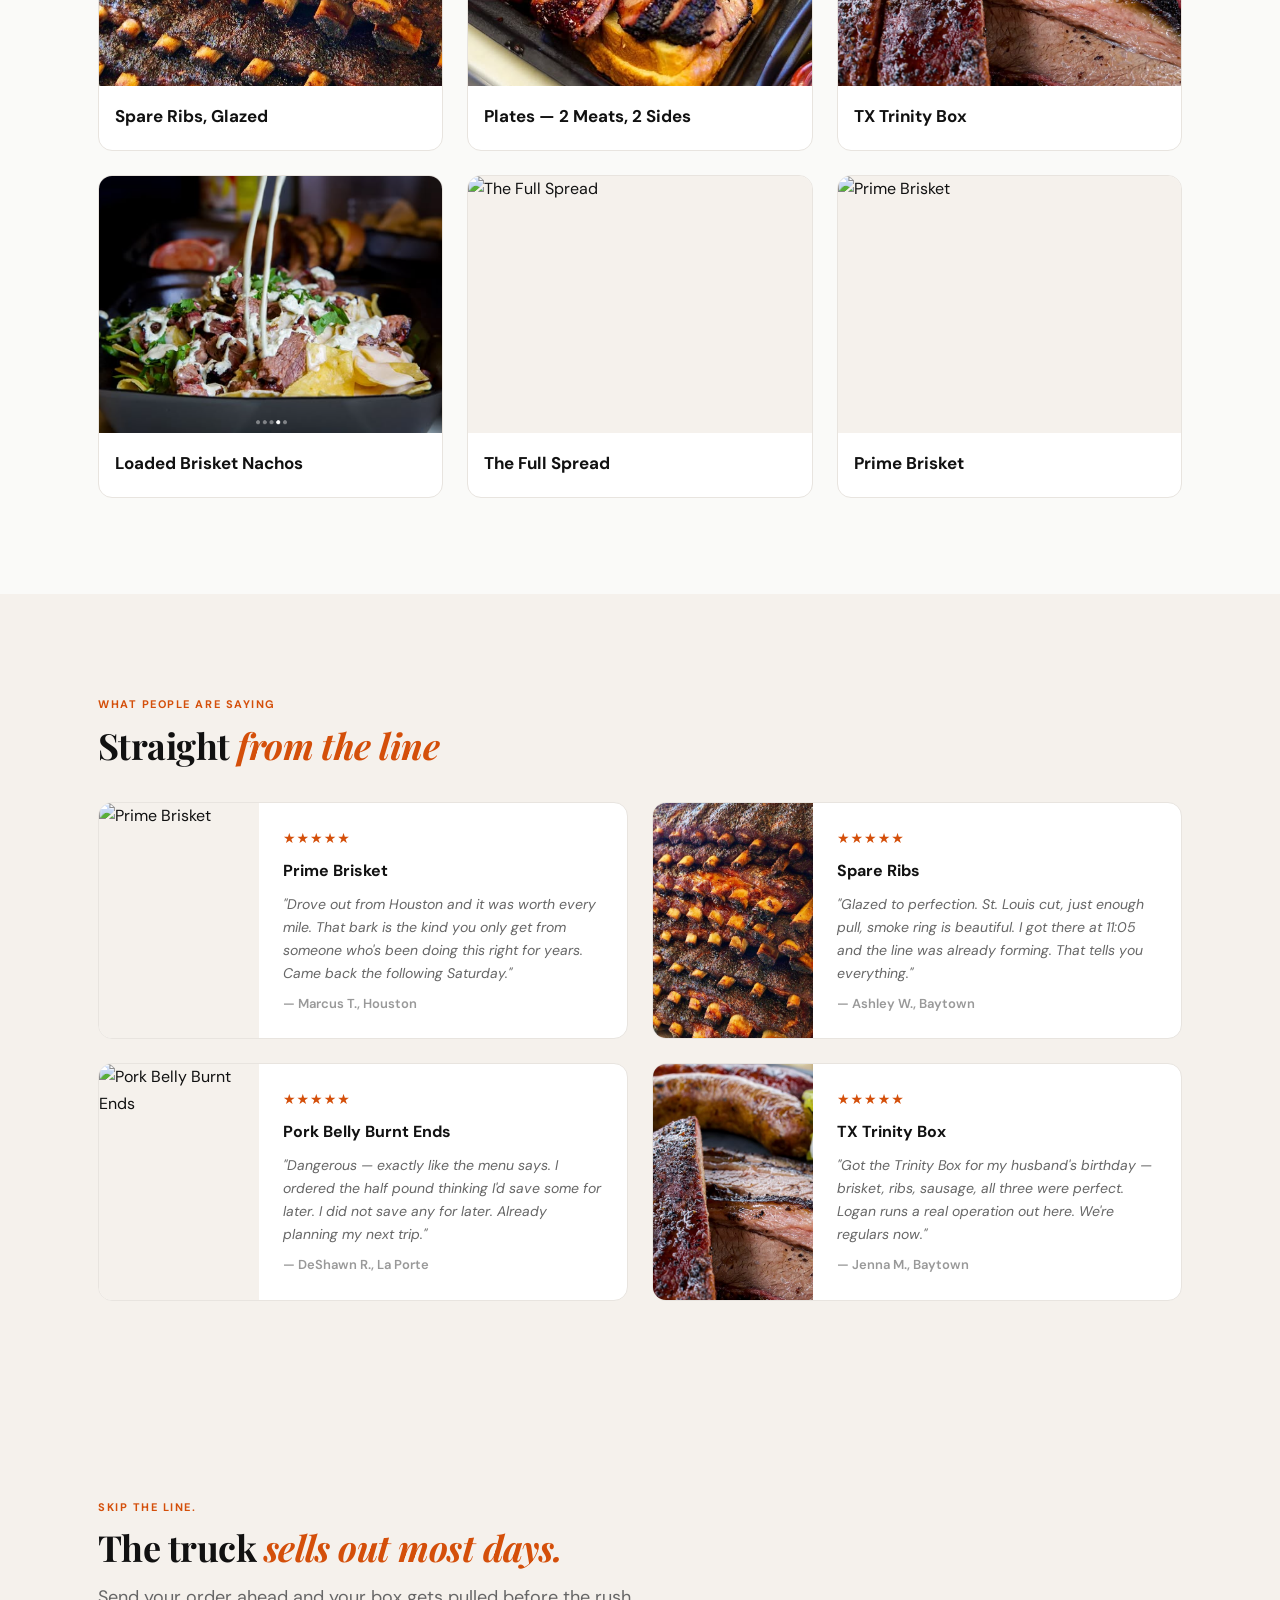
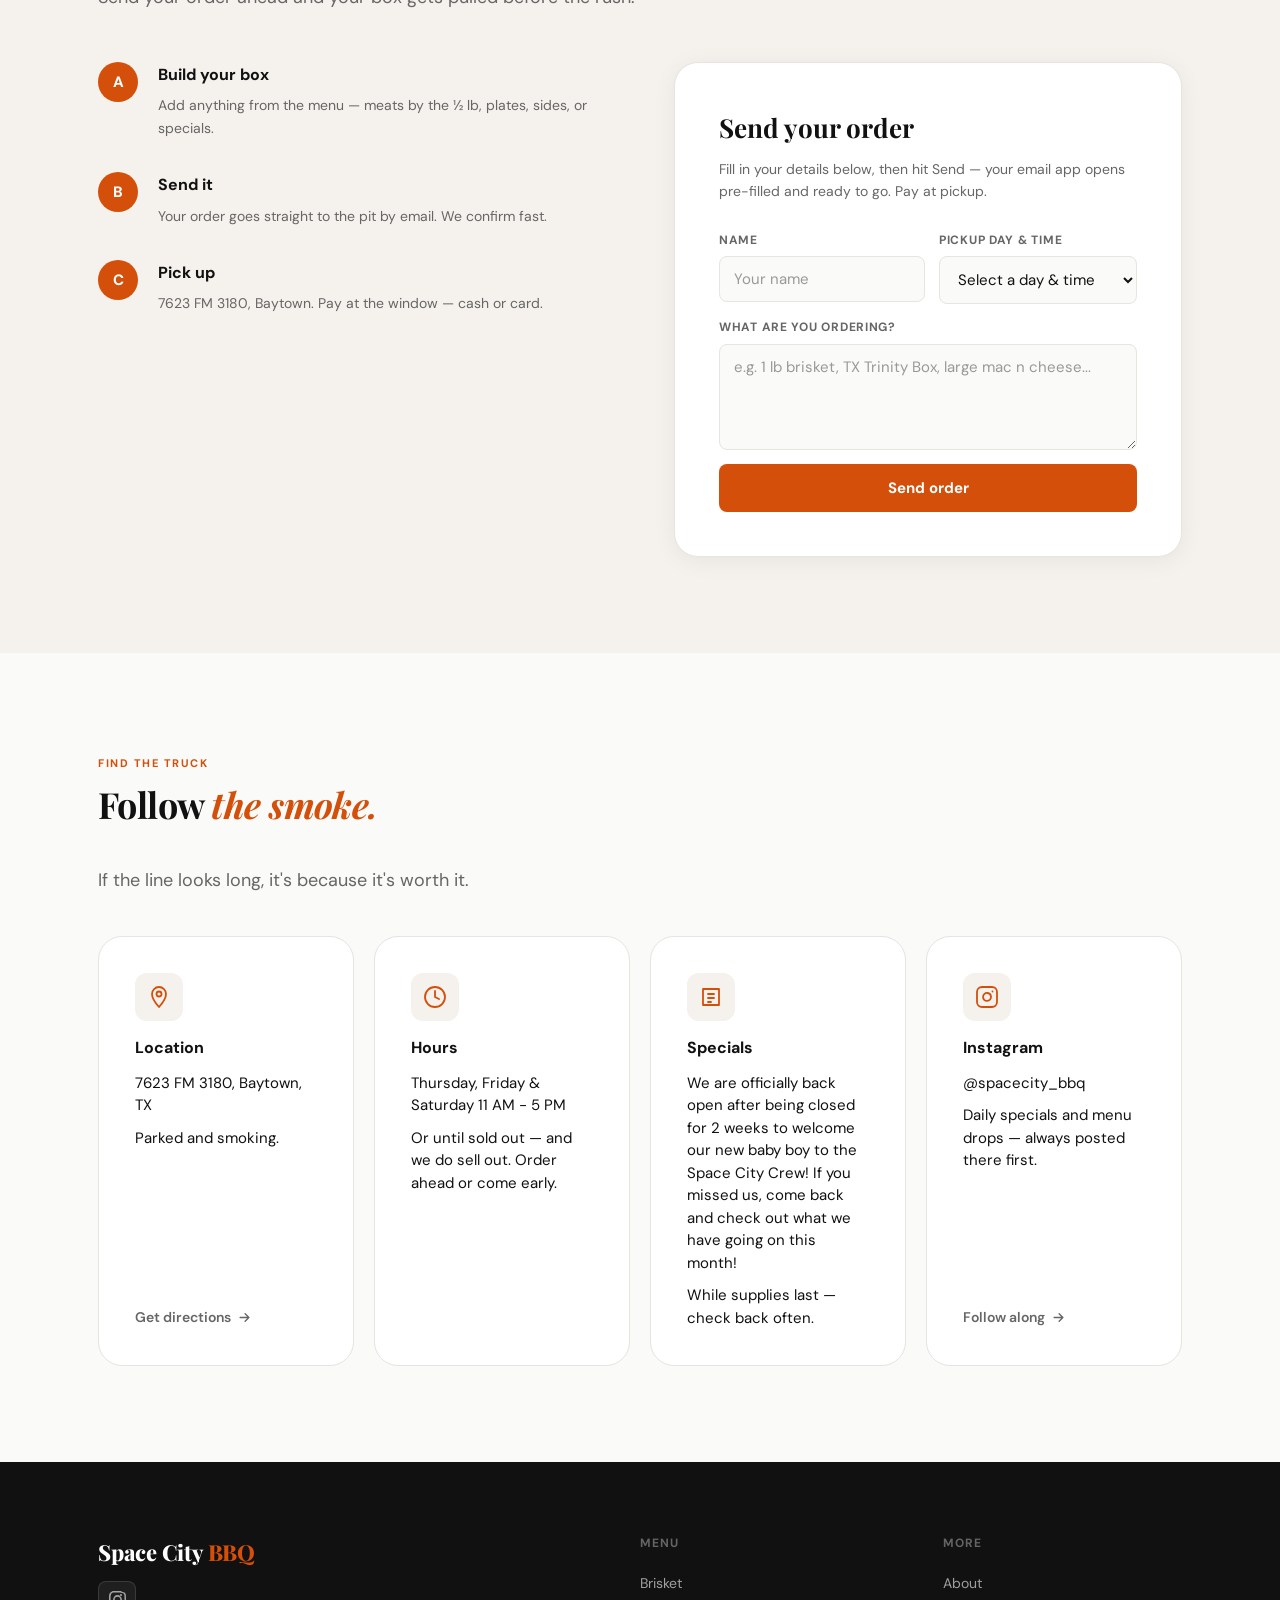
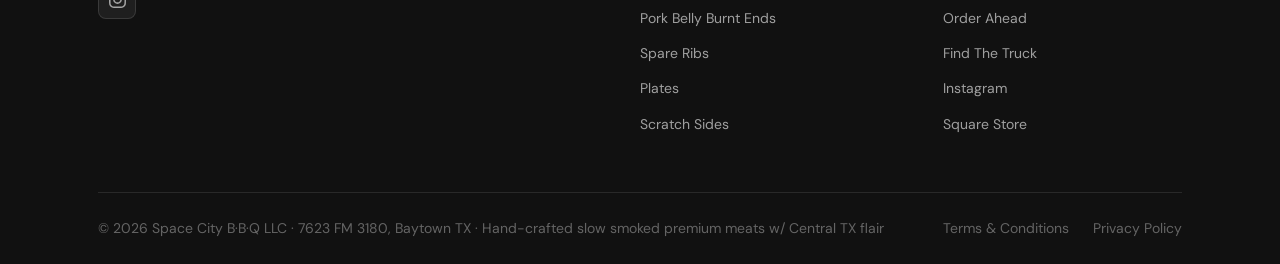
==== commit 14a7c427: "Add hang up button to AI line widget Co-Authored-By: Claude Sonnet 5 <noreply@anthropic.com>" ====
--- a/index.html
+++ b/index.html
@@ -571,6 +571,9 @@
   <button id="aiLineCallBtn" style="background:#e63946;color:#fff;border:none;padding:14px 22px;font-size:15px;border-radius:12px;cursor:pointer;box-shadow:0 4px 12px rgba(0,0,0,0.2);">
     Call our AI line
   </button>
+  <button id="aiLineHangupBtn" style="display:none;background:#555;color:#fff;border:none;padding:14px 22px;font-size:15px;border-radius:12px;cursor:pointer;box-shadow:0 4px 12px rgba(0,0,0,0.2);">
+    Hang Up
+  </button>
   <div id="aiLineStatus" style="margin-top:8px;font-size:13px;color:#555;text-align:center;"></div>
 </div>
 
@@ -579,7 +582,9 @@
   (function () {
     const statusEl = document.getElementById('aiLineStatus');
     const btn = document.getElementById('aiLineCallBtn');
+    const hangupBtn = document.getElementById('aiLineHangupBtn');
     let device;
+    let activeCall;
 
     async function setup() {
       const res = await fetch('https://spacecity-ai-line-calahgraphix11-8151s-projects.vercel.app/api/token');
@@ -590,9 +595,20 @@
     btn.onclick = async () => {
       if (!device) await setup();
       statusEl.textContent = 'Calling...';
-      const call = await device.connect();
-      call.on('accept', () => (statusEl.textContent = 'Connected, talk now'));
-      call.on('disconnect', () => (statusEl.textContent = 'Call ended'));
+      btn.style.display = 'none';
+      hangupBtn.style.display = 'inline-block';
+      activeCall = await device.connect();
+      activeCall.on('accept', () => (statusEl.textContent = 'Connected, talk now'));
+      activeCall.on('disconnect', () => {
+        statusEl.textContent = 'Call ended';
+        btn.style.display = 'inline-block';
+        hangupBtn.style.display = 'none';
+        activeCall = null;
+      });
+    };
+
+    hangupBtn.onclick = () => {
+      if (activeCall) activeCall.disconnect();
     };
   })();
 </script>
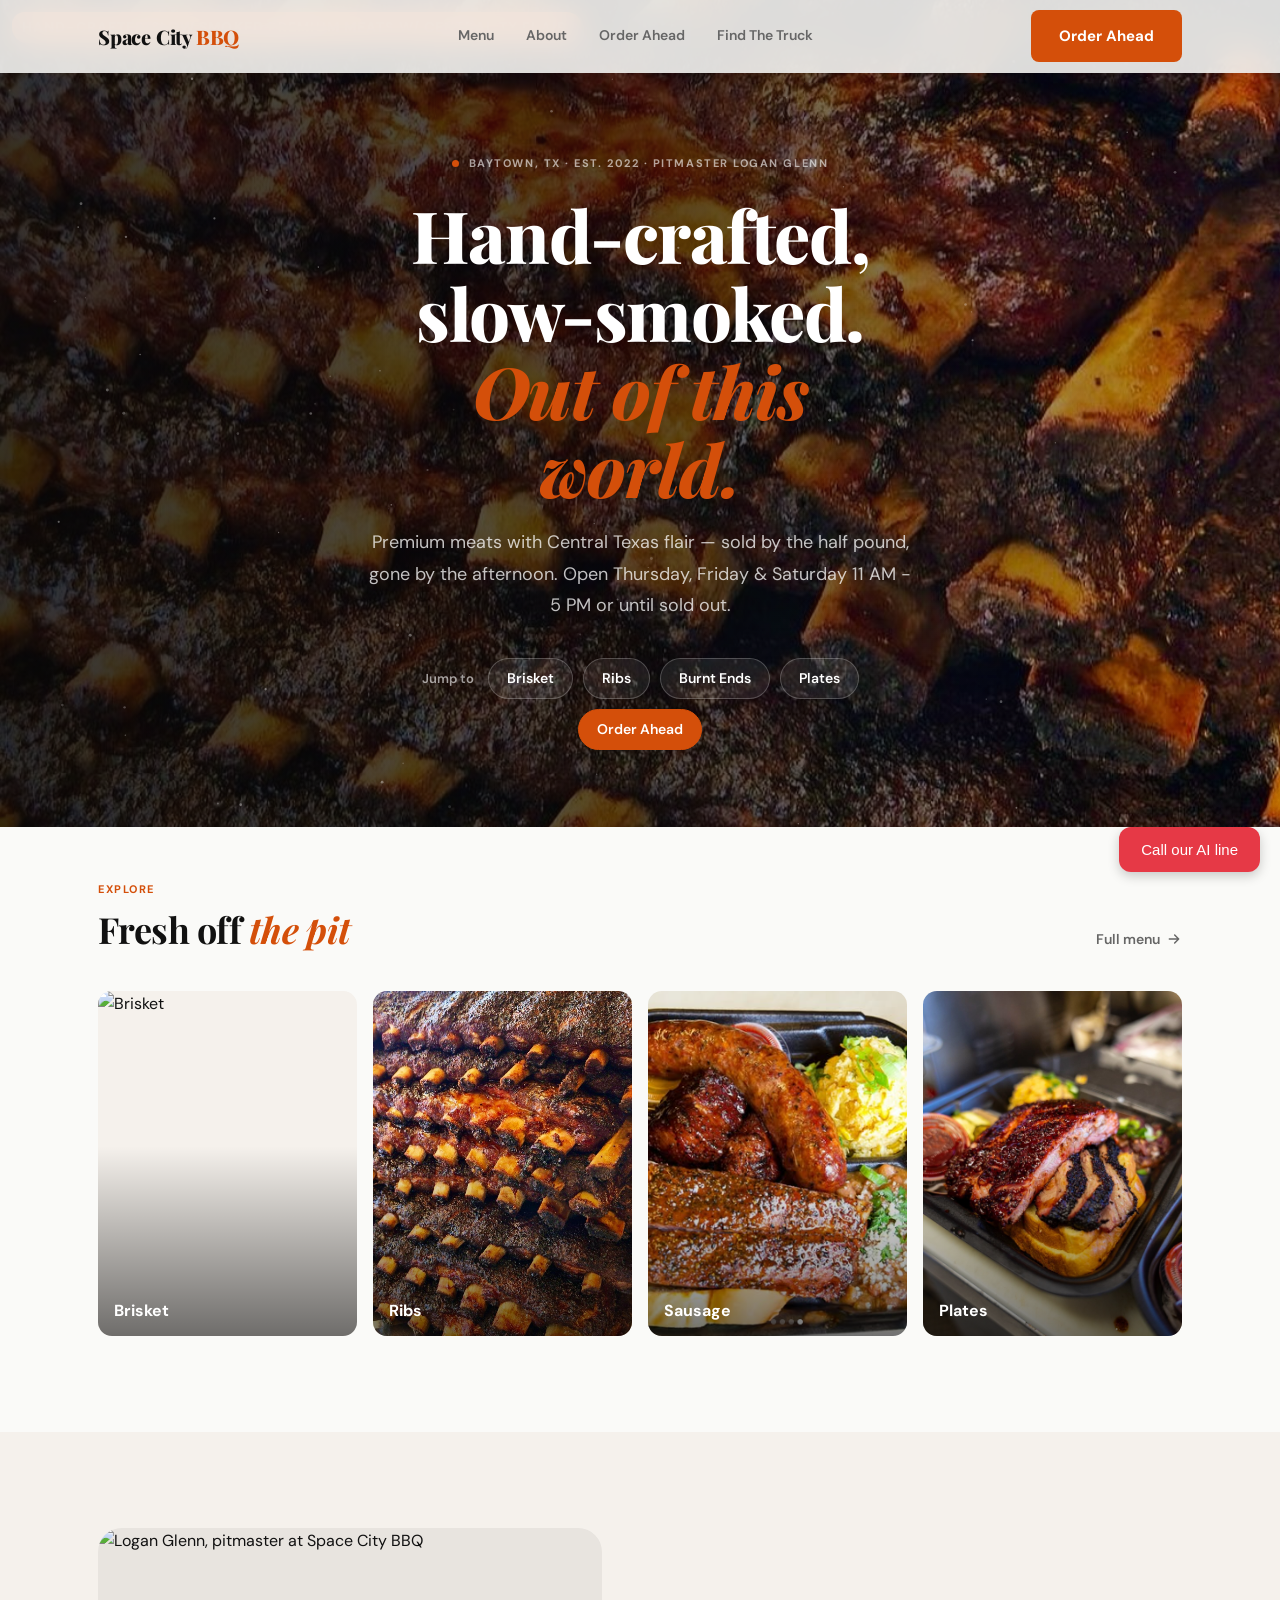
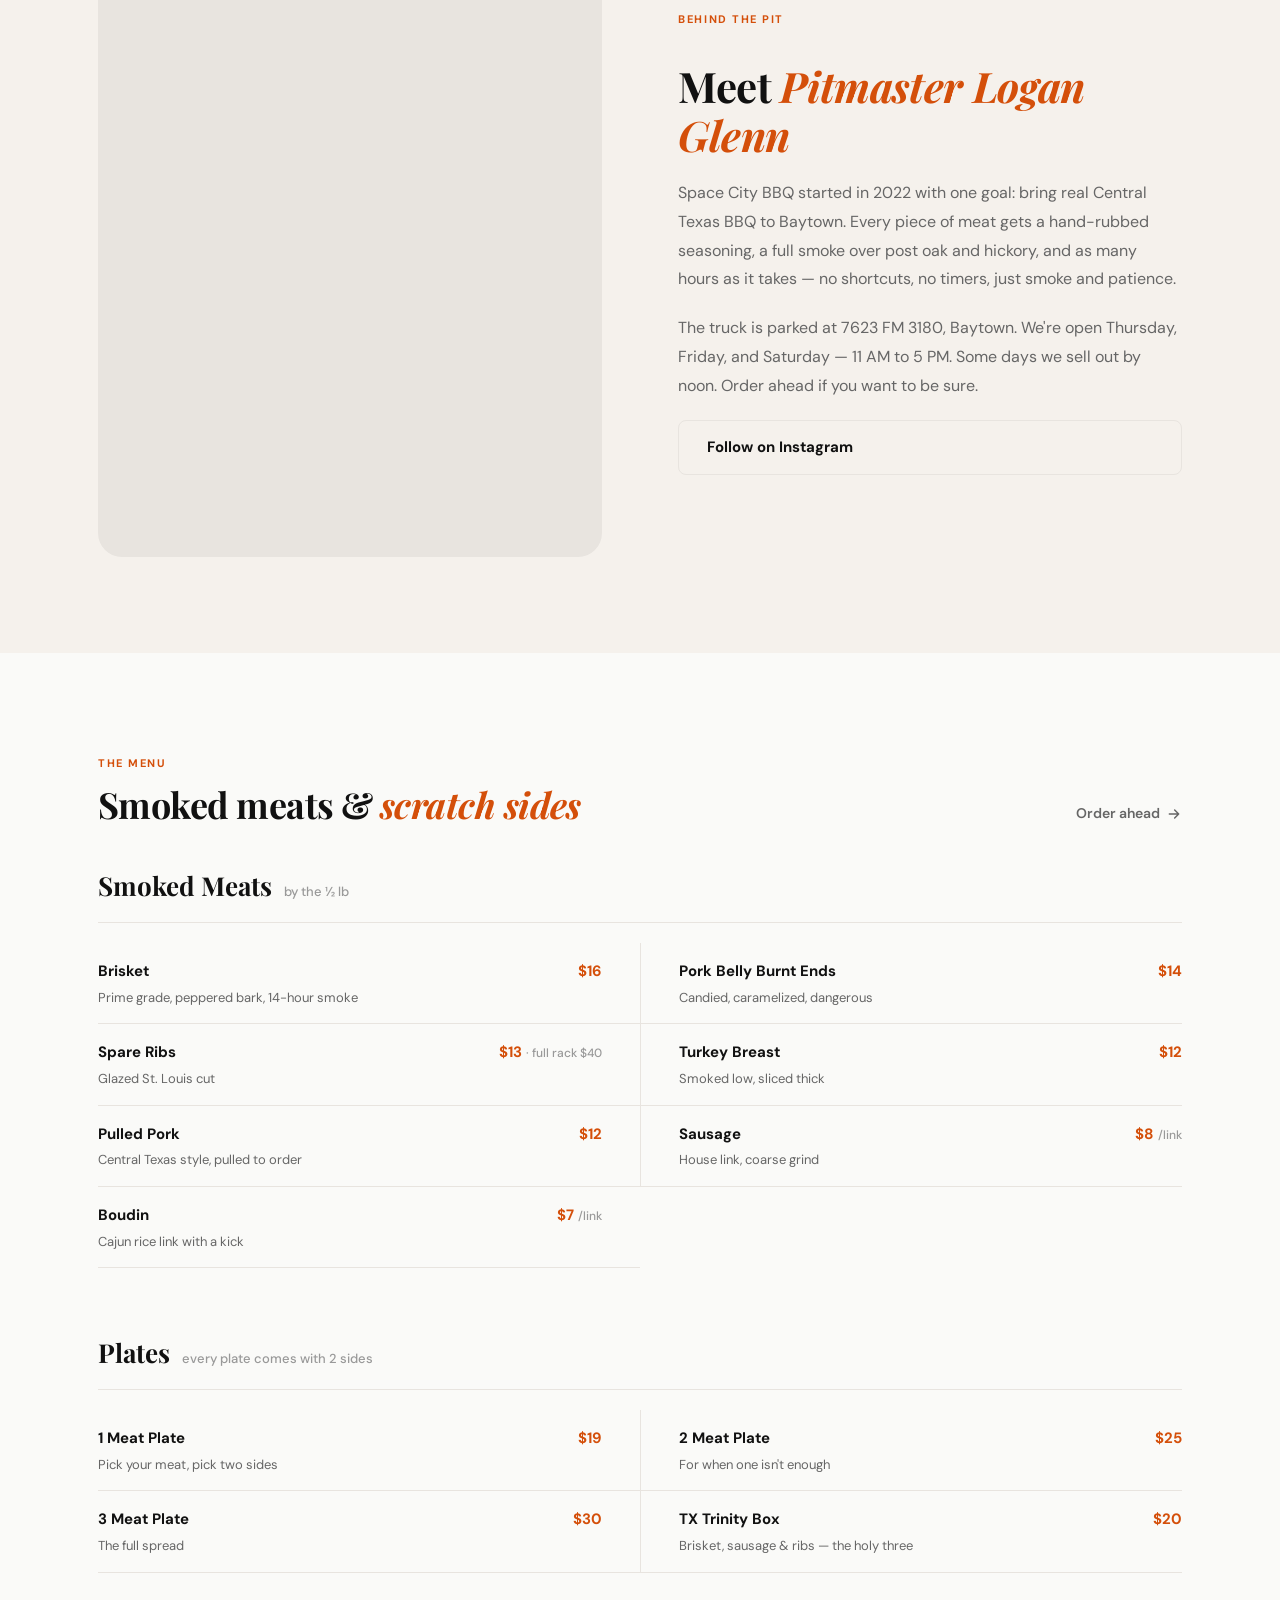
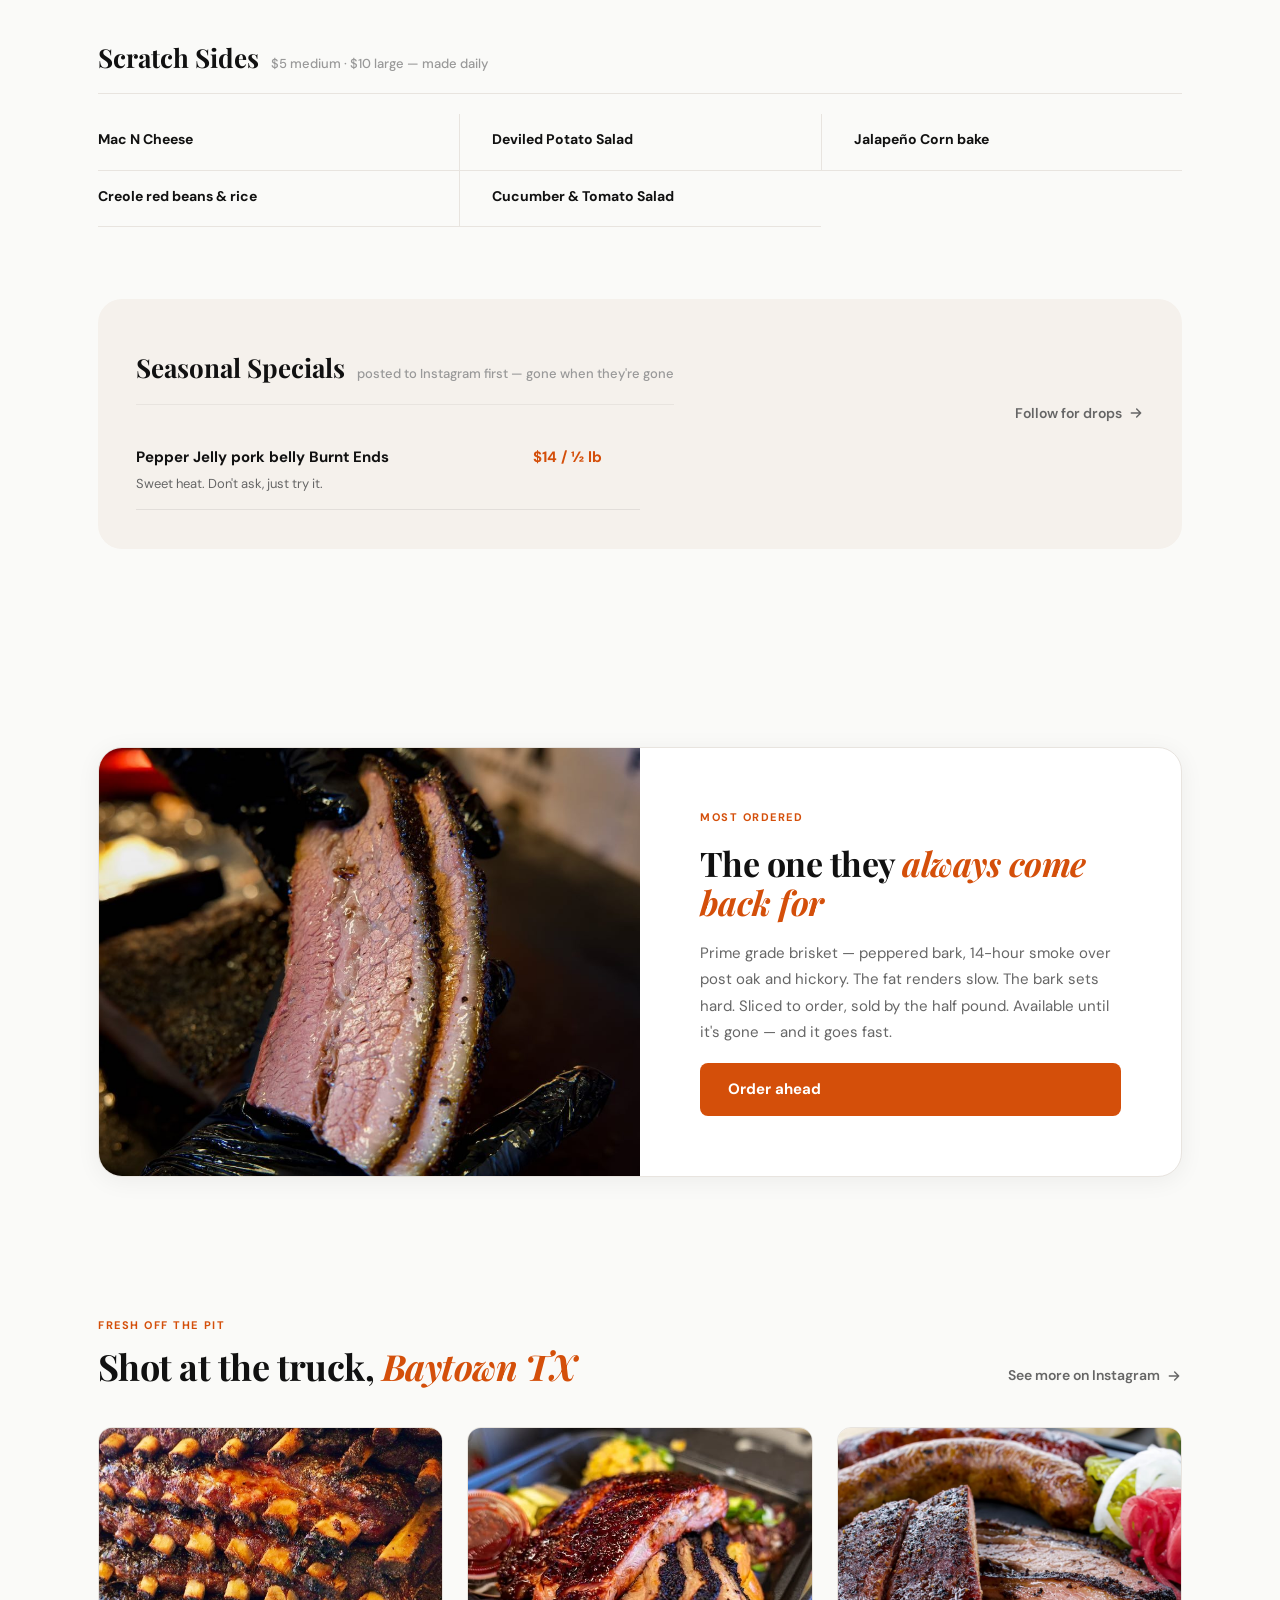
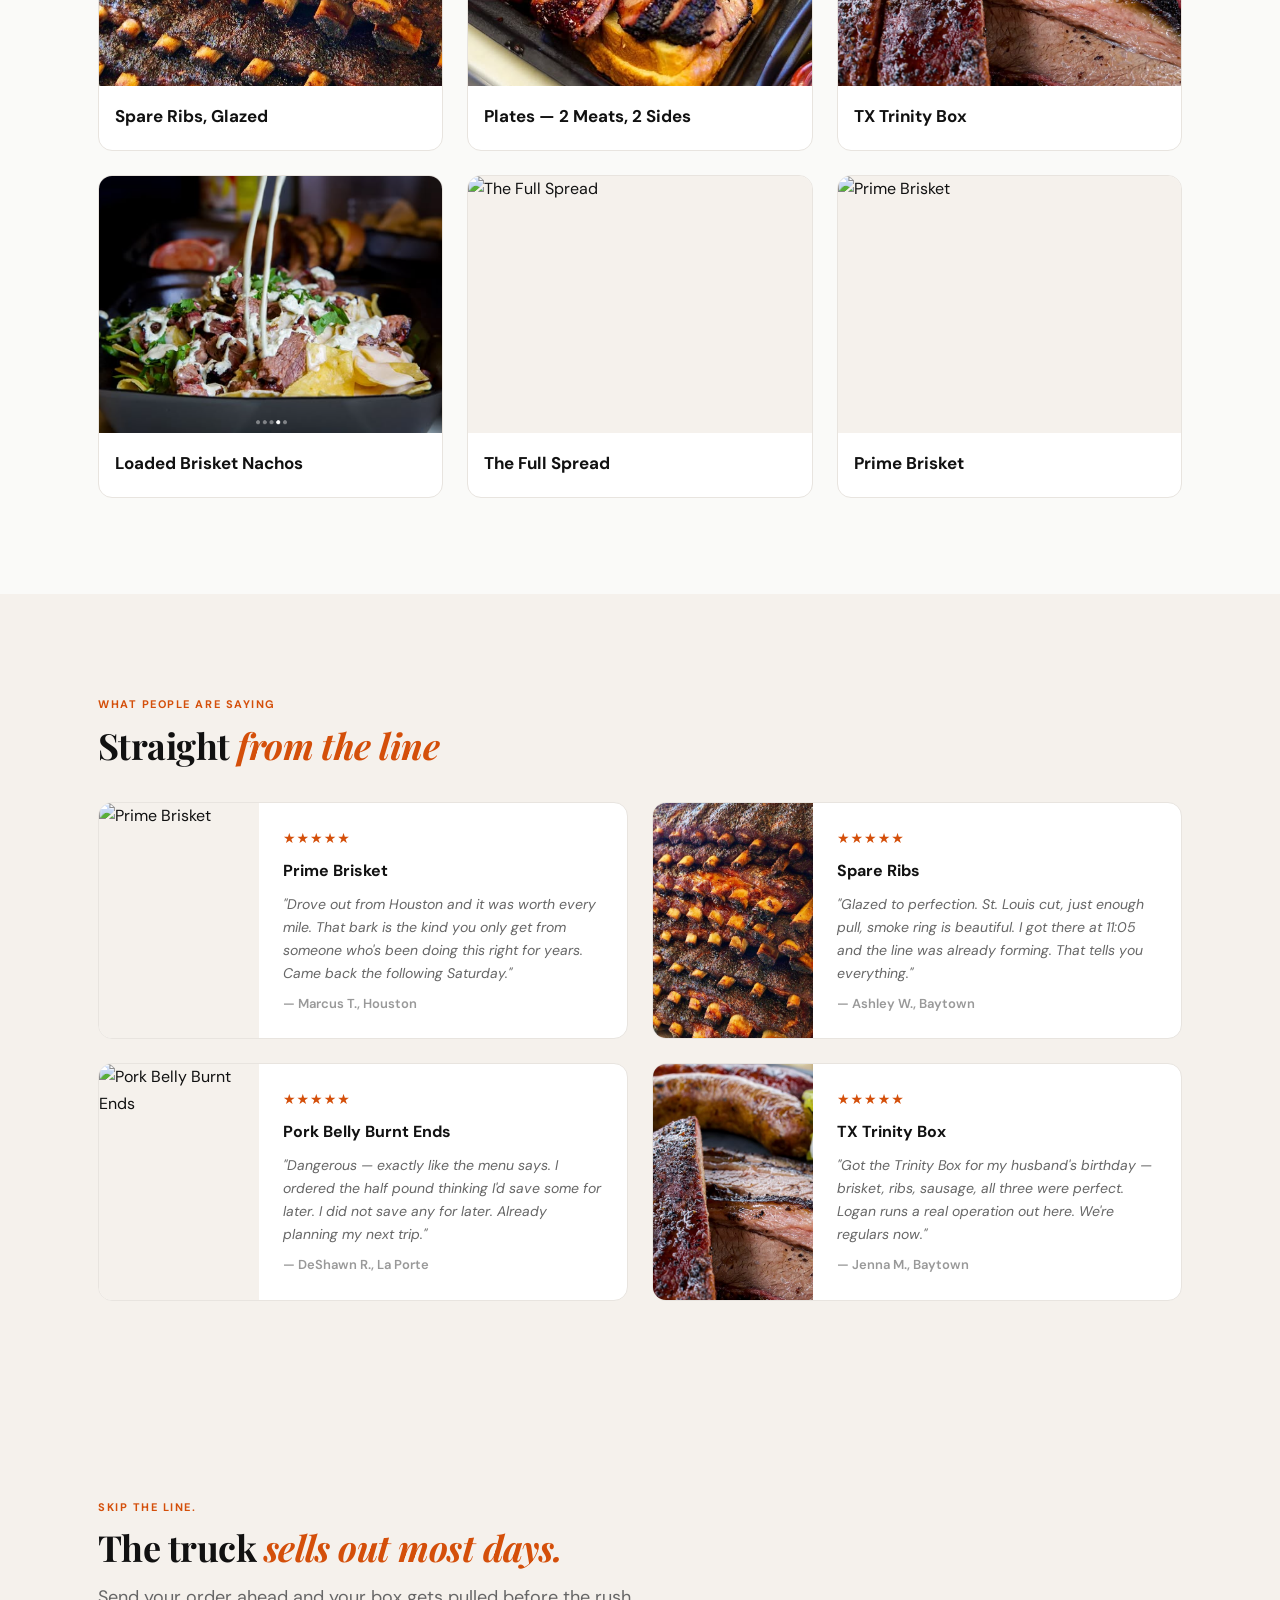
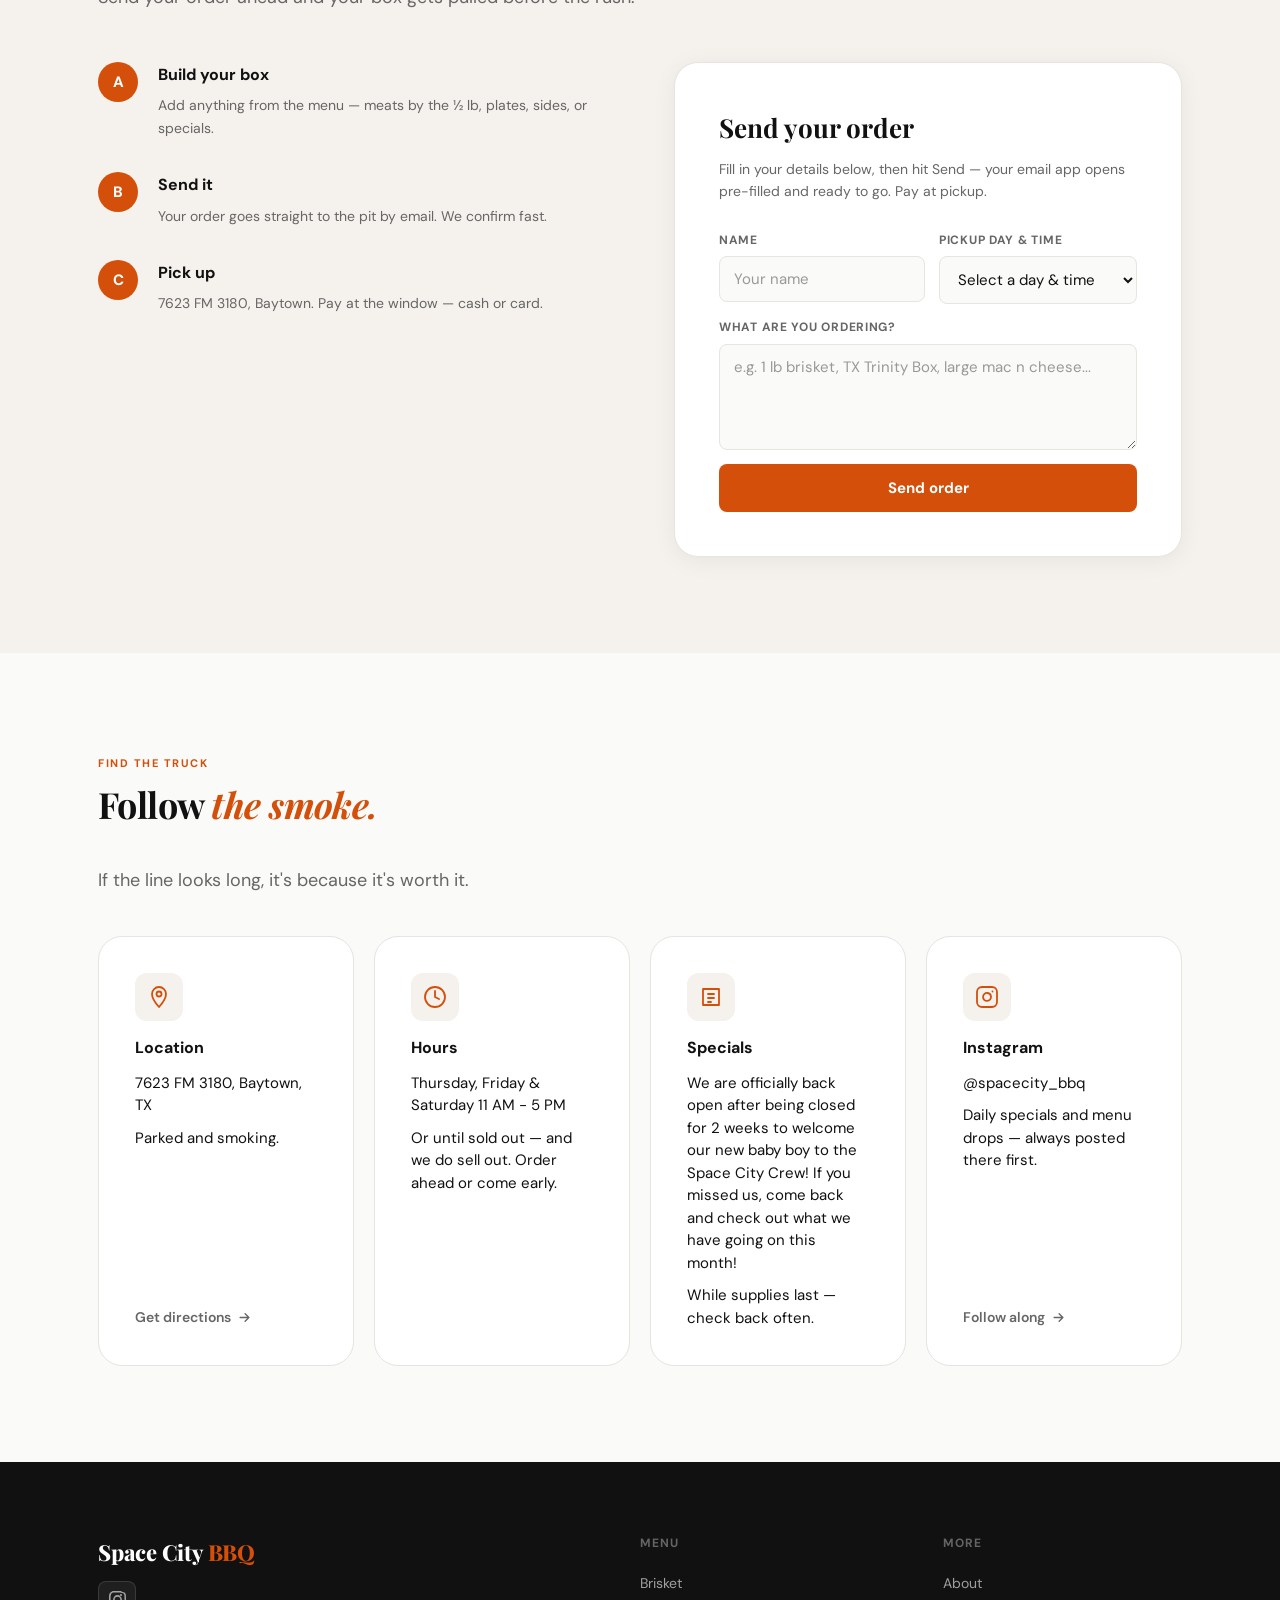
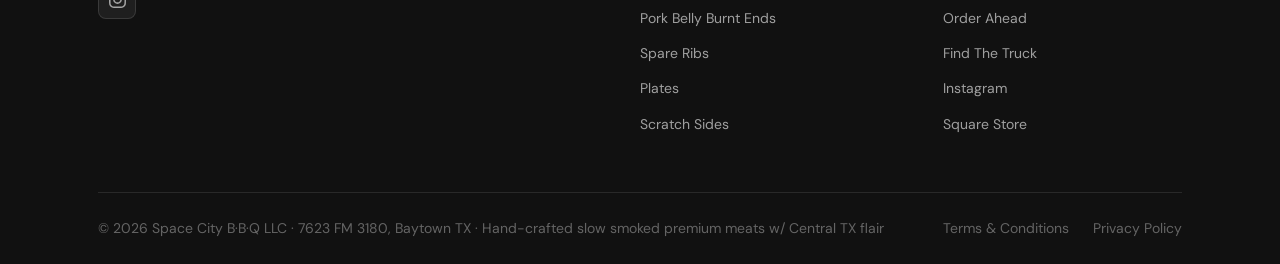
==== commit 315256ce: "Remove 4:30 PM and 5:00 PM pickup slots for Thu/Fri/Sat Co-Authored-By: Claude Sonnet 5 <noreply@ant" ====
--- a/index.html
+++ b/index.html
@@ -369,8 +369,6 @@
                   <option>Thursday 3:00 PM</option>
                   <option>Thursday 3:30 PM</option>
                   <option>Thursday 4:00 PM</option>
-                  <option>Thursday 4:30 PM</option>
-                  <option>Thursday 5:00 PM</option>
                 </optgroup>
                 <optgroup label="Friday">
                   <option>Friday 11:00 AM</option>
@@ -384,8 +382,6 @@
                   <option>Friday 3:00 PM</option>
                   <option>Friday 3:30 PM</option>
                   <option>Friday 4:00 PM</option>
-                  <option>Friday 4:30 PM</option>
-                  <option>Friday 5:00 PM</option>
                 </optgroup>
                 <optgroup label="Saturday">
                   <option>Saturday 11:00 AM</option>
@@ -399,8 +395,6 @@
                   <option>Saturday 3:00 PM</option>
                   <option>Saturday 3:30 PM</option>
                   <option>Saturday 4:00 PM</option>
-                  <option>Saturday 4:30 PM</option>
-                  <option>Saturday 5:00 PM</option>
                 </optgroup>
               </select>
             </div>
